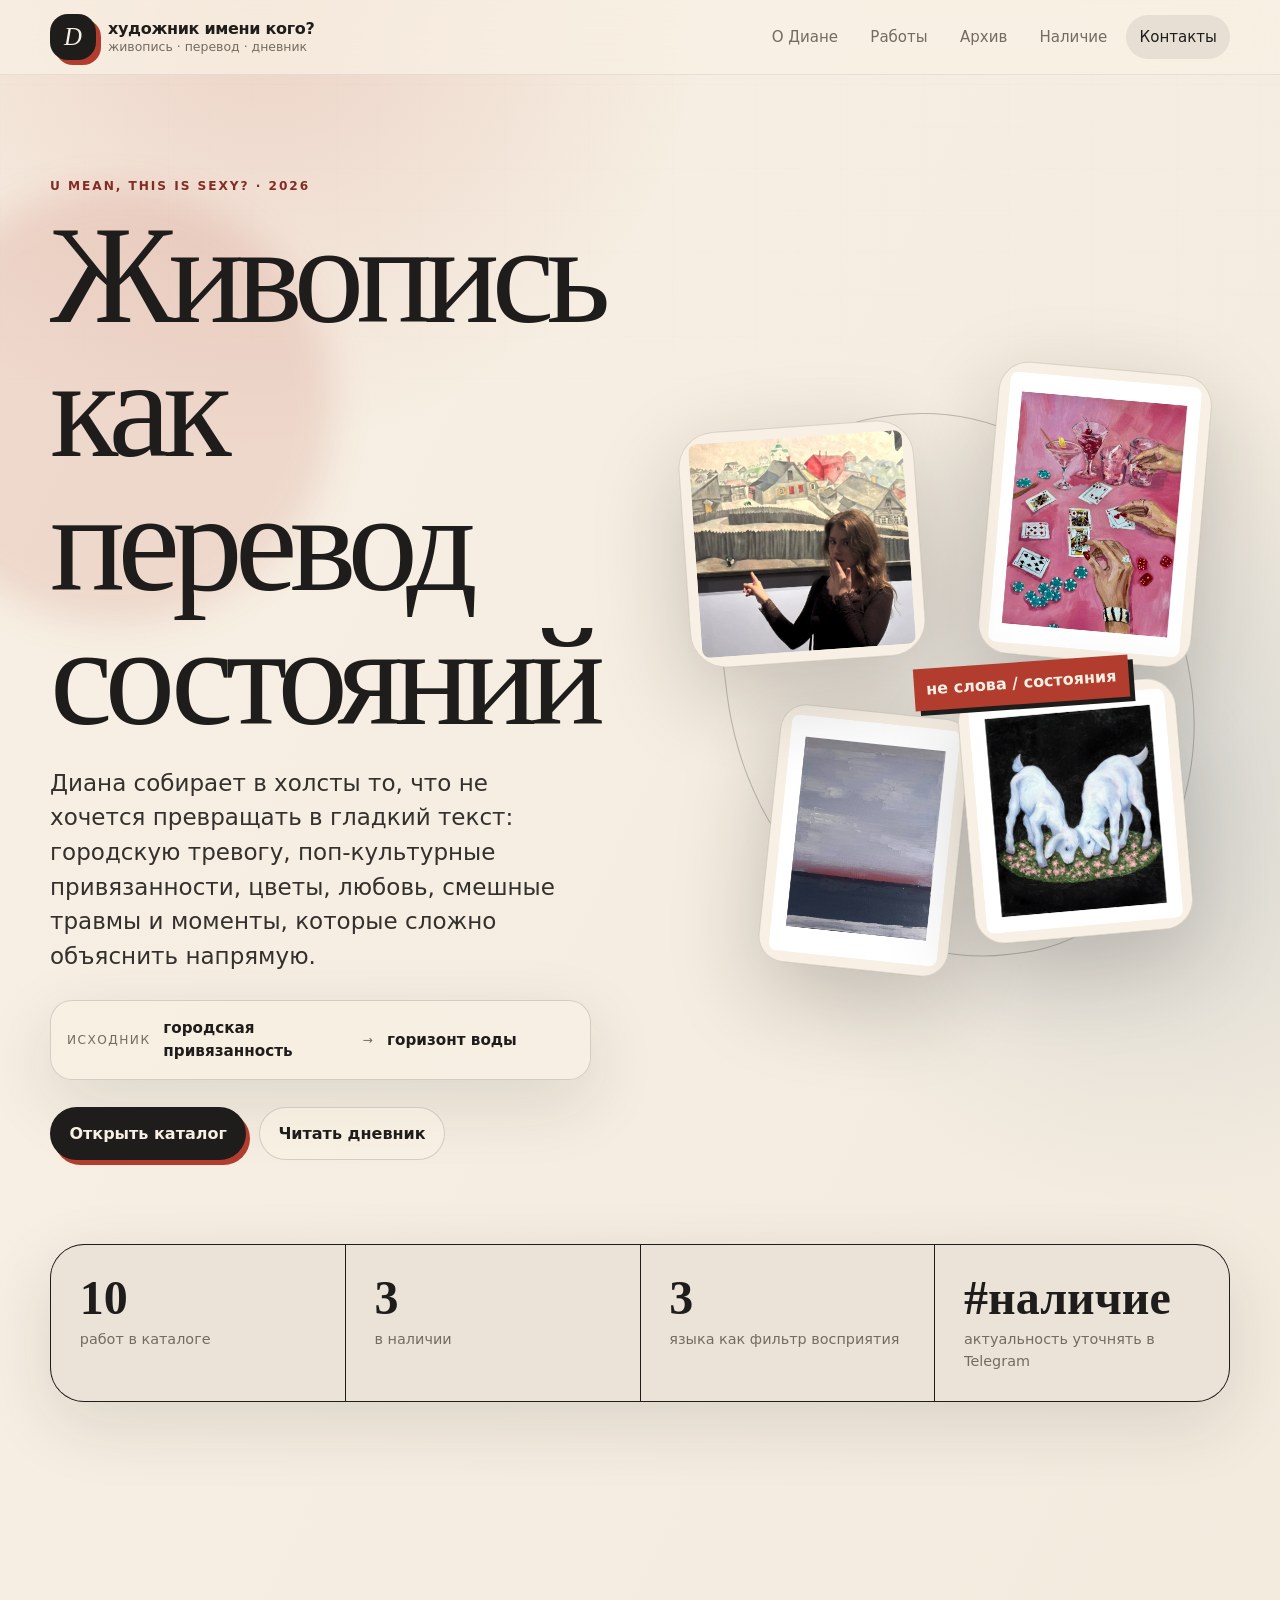
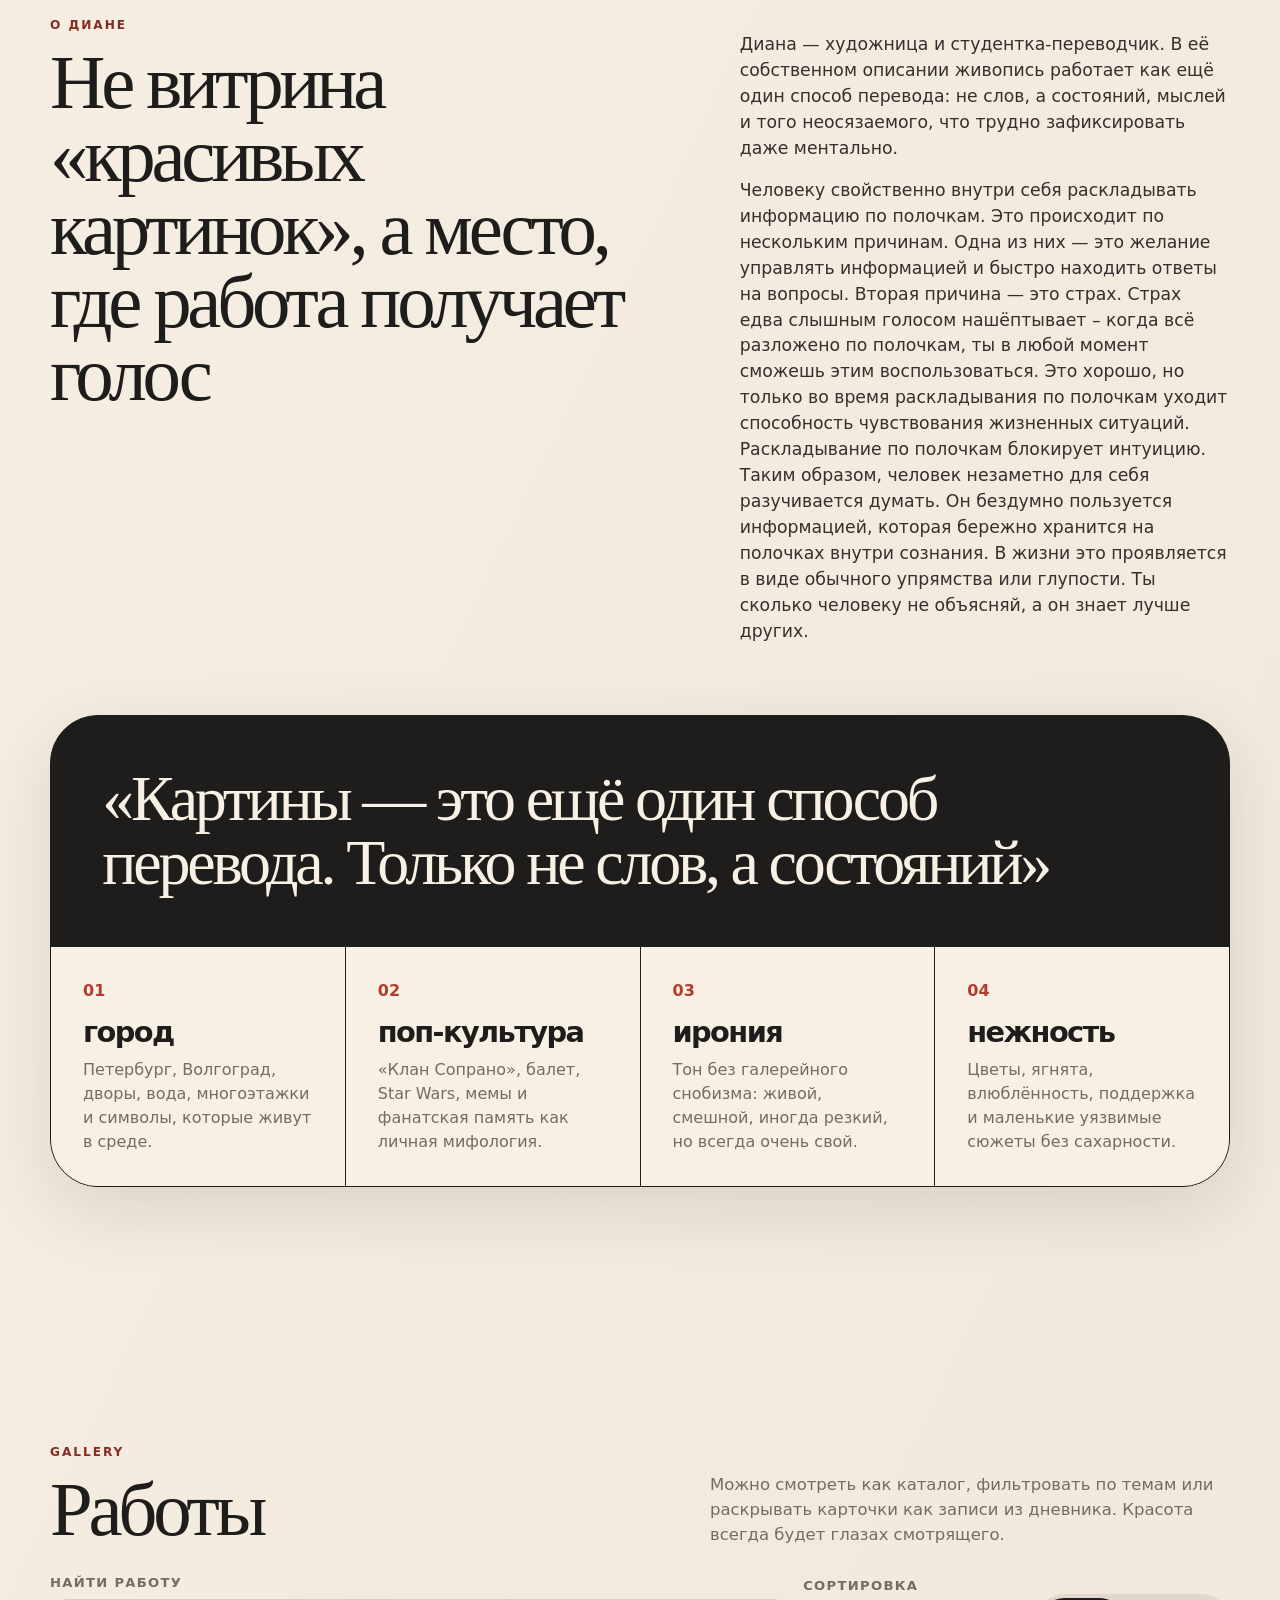
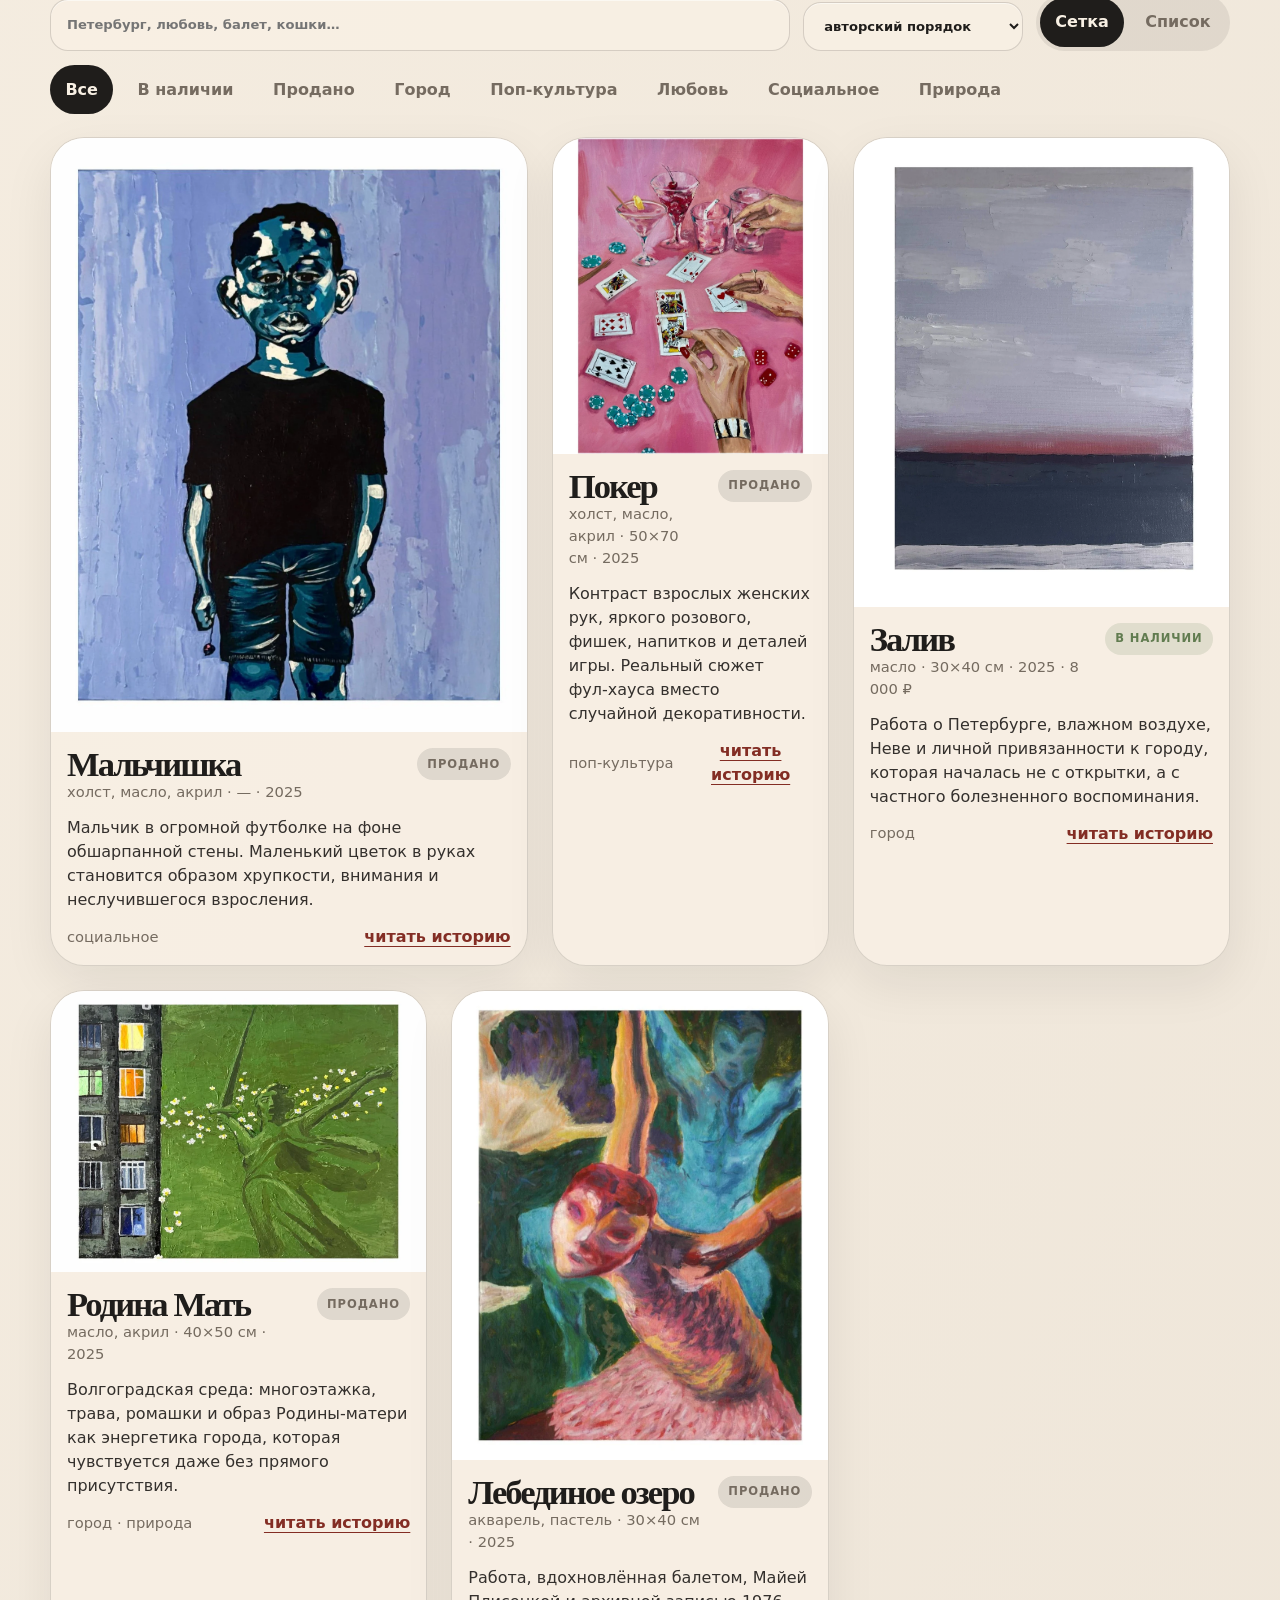
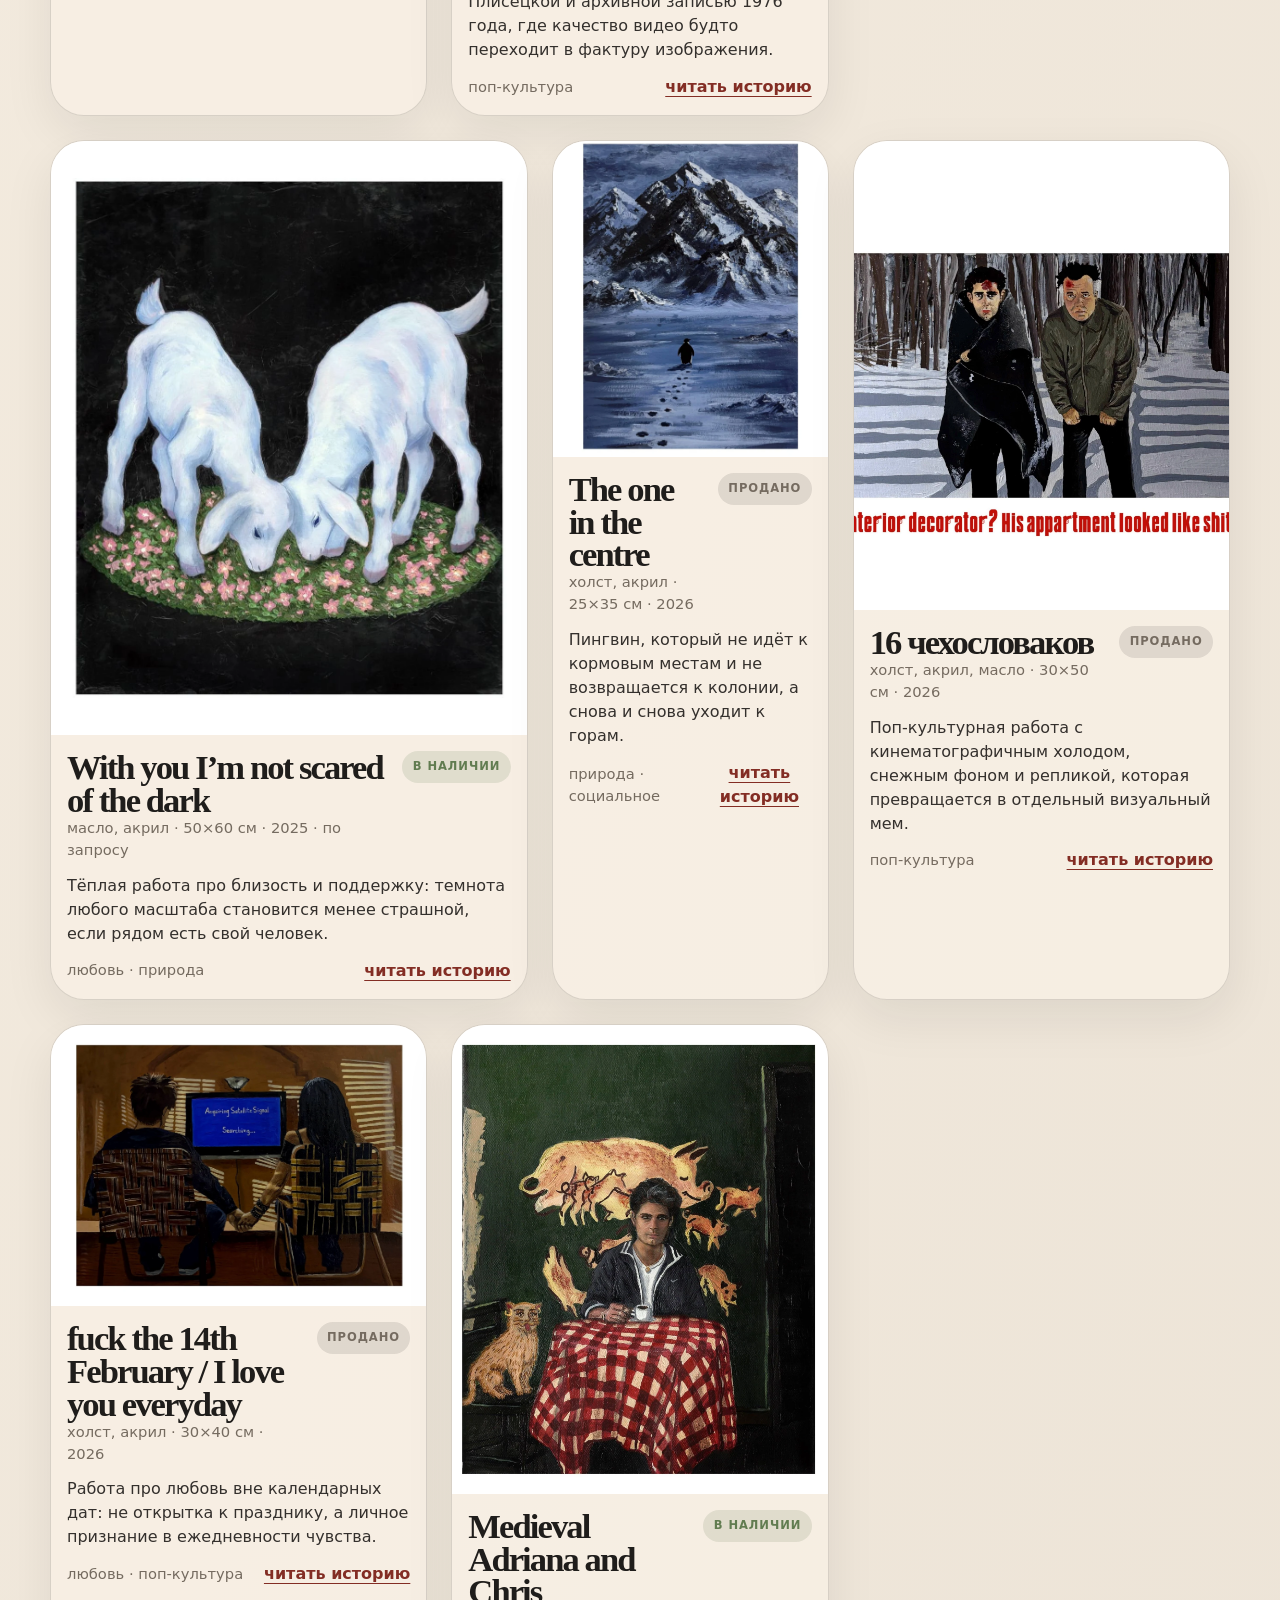
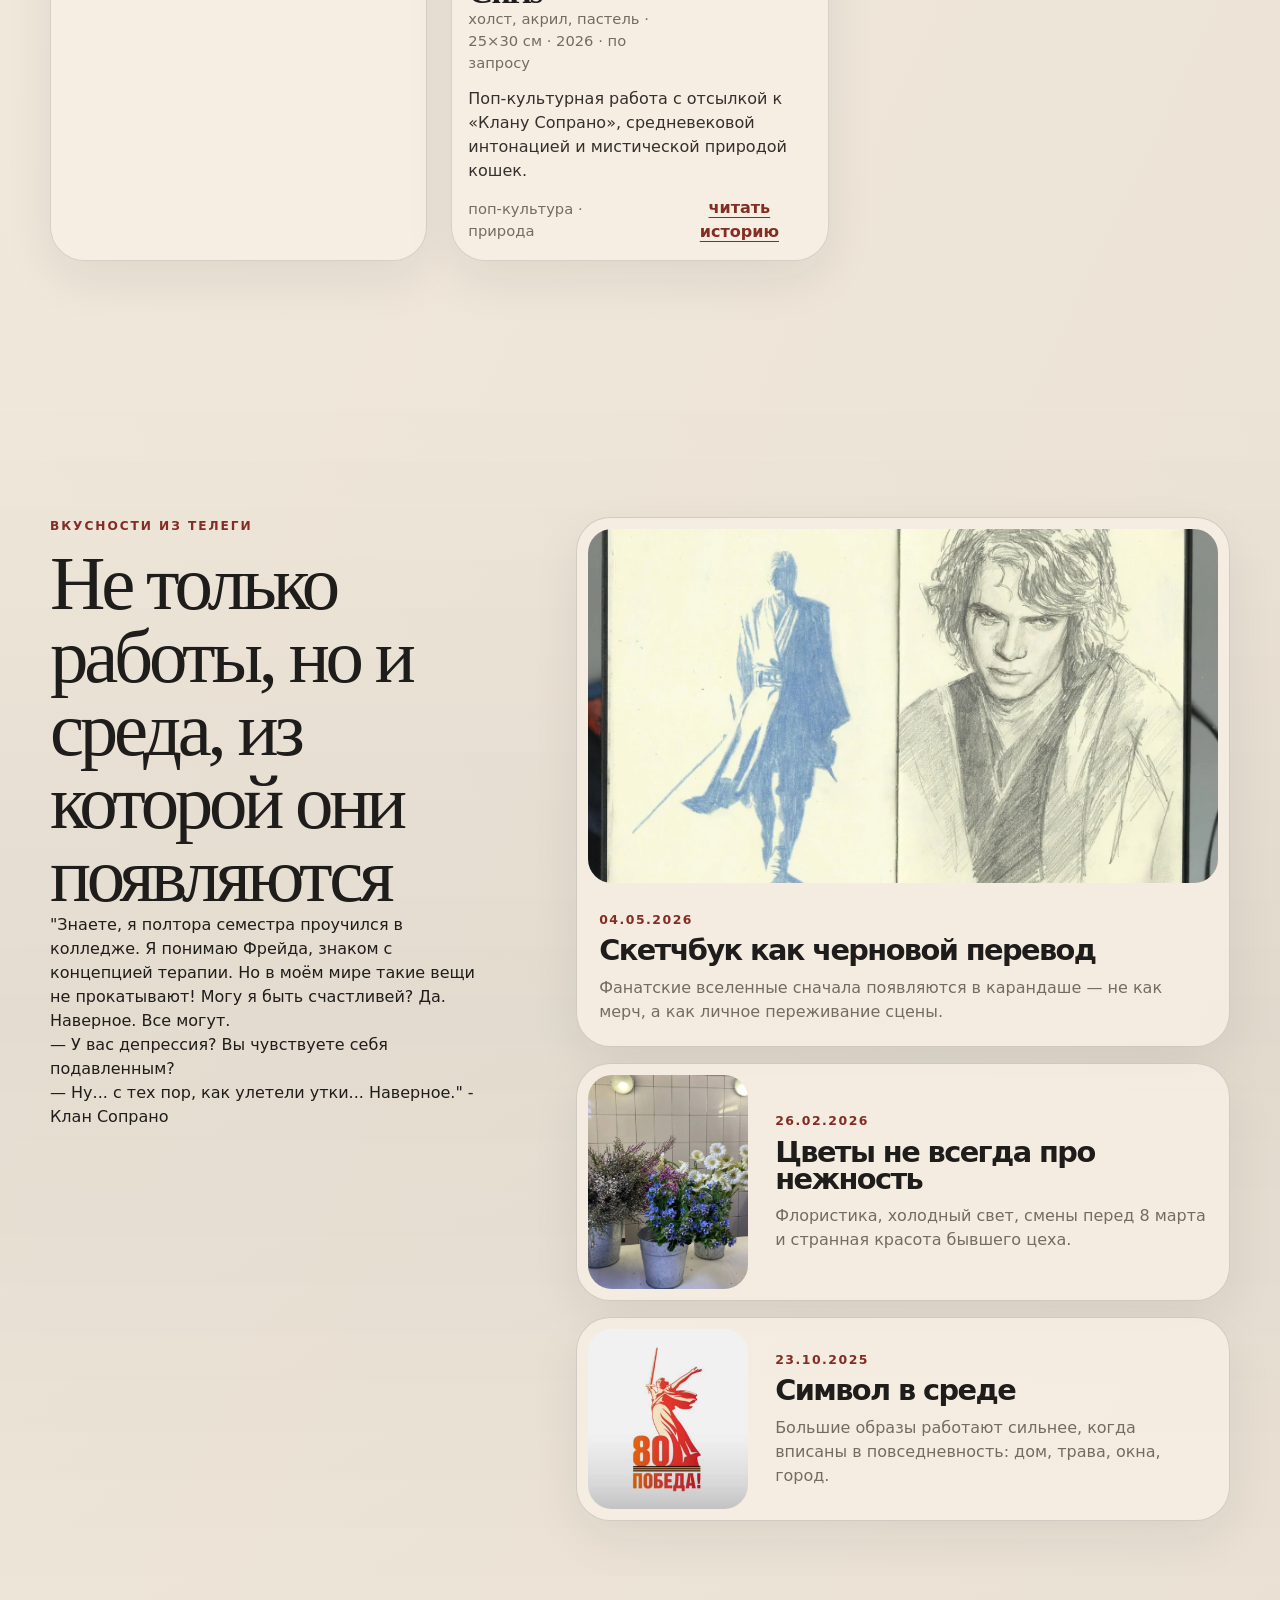
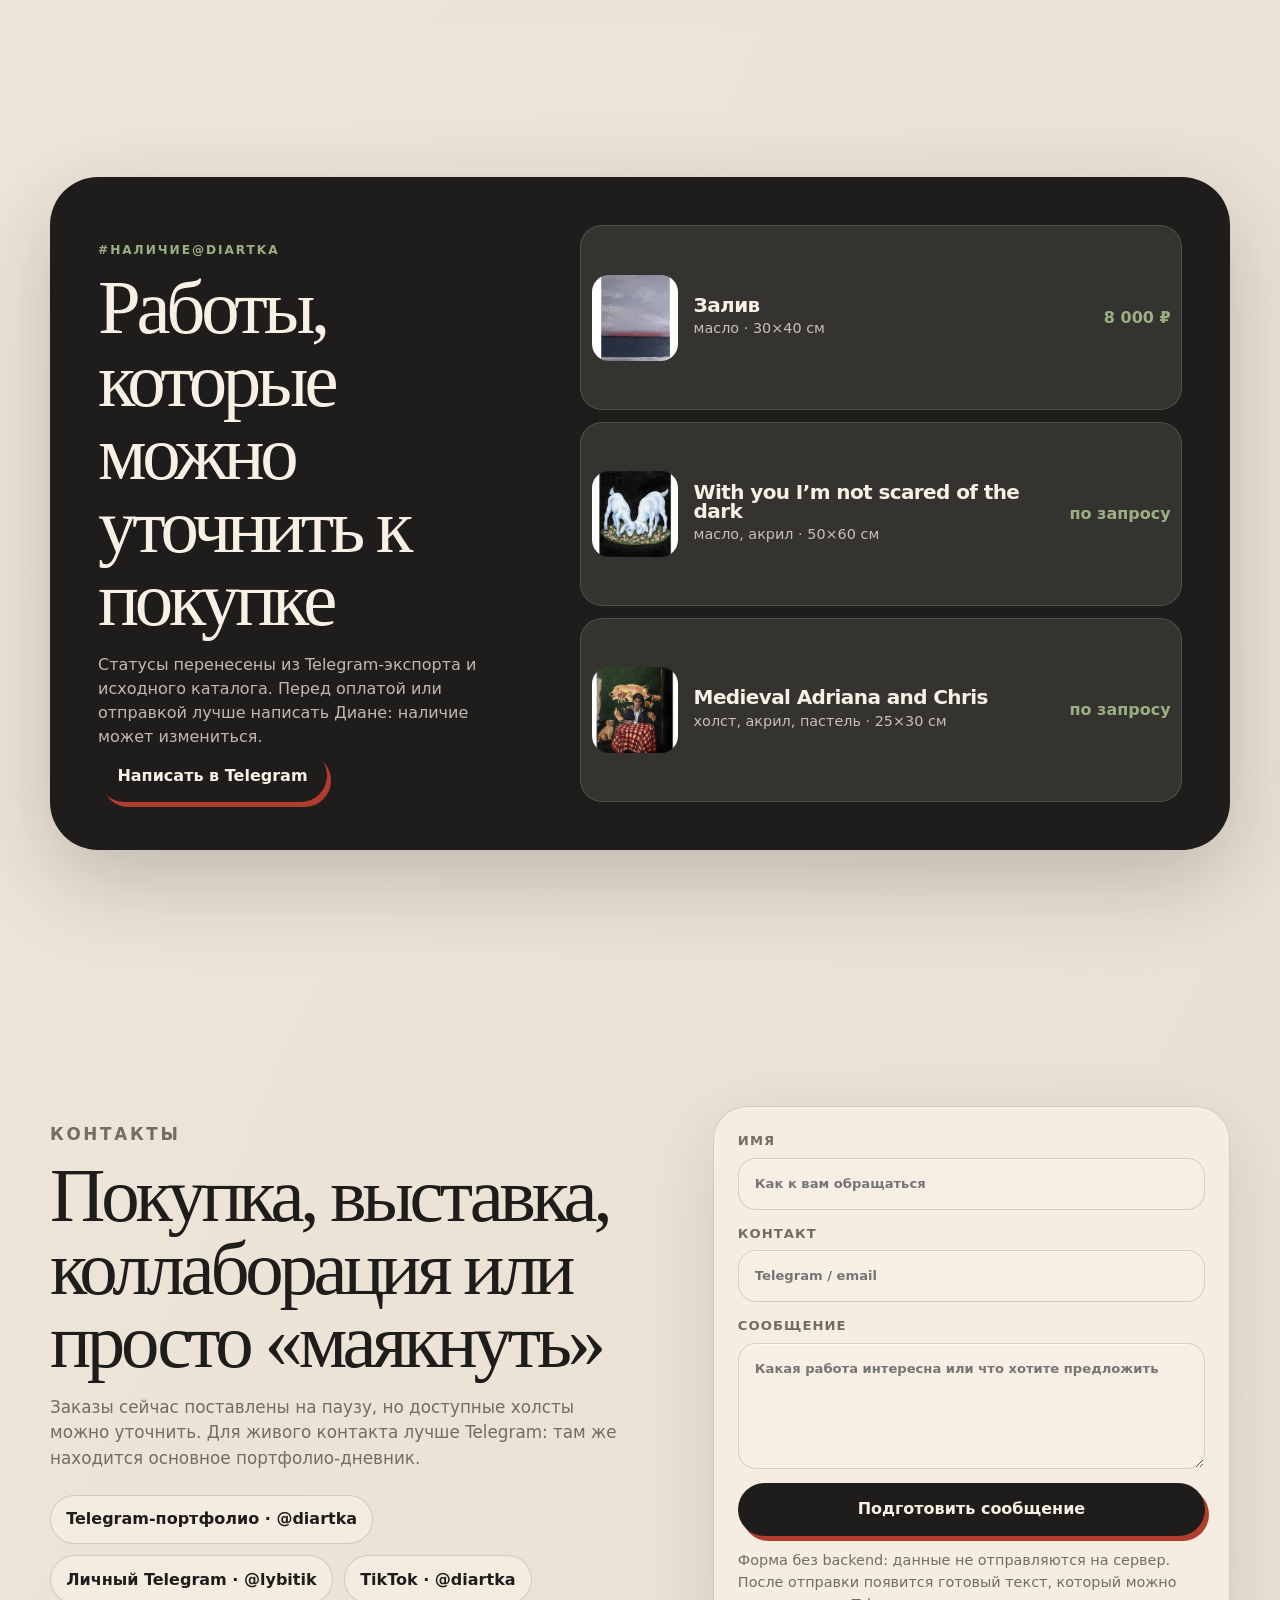
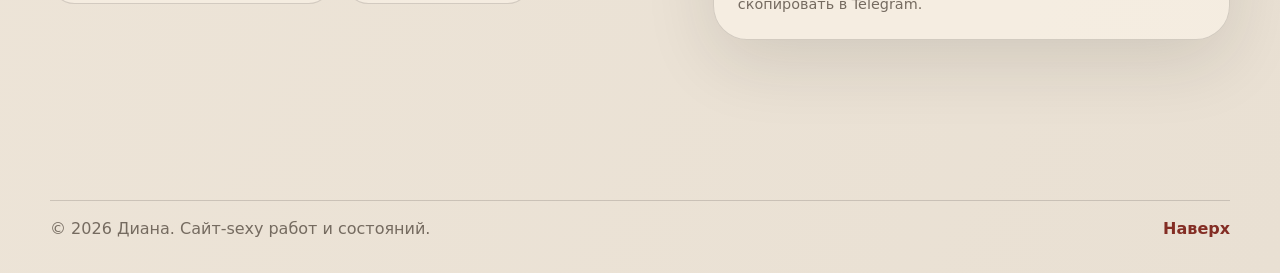
==== Diana-Sitev1/index.html @ 7bedba07 "Add files via upload" ====
<!doctype html>
<html lang="ru">
<head>
  <meta charset="utf-8" />
  <meta name="viewport" content="width=device-width, initial-scale=1" />
  <meta name="description" content="Портфолио художницы Дианы: живопись как перевод состояний, каталог работ, телеграм‑дневник, наличие и контакты." />
  <meta name="theme-color" content="#1f1d1b" />
  <meta property="og:title" content="Диана — живопись как перевод состояний" />
  <meta property="og:description" content="Камерный сайт‑портфолио с работами, историями и живым архивом художницы." />
  <meta property="og:image" content="assets/images/og-image.jpg" />
  <title>Диана — живопись как перевод состояний</title>
  <link rel="icon" href="assets/icons/favicon.svg" type="image/svg+xml" />
  <link rel="stylesheet" href="css/style.css" />
</head>
<body>
  <a class="skip-link" href="#main">К содержанию</a>
  <div class="page-noise" aria-hidden="true"></div>
  <header class="site-header" data-header>
    <div class="container header-inner">
      <a class="brand" href="#top" aria-label="На главную">
        <span class="brand__mark">D</span>
        <span class="brand__text"><strong>художник имени кого?</strong><small>живопись · перевод · дневник</small></span>
      </a>
      <button class="menu-toggle" type="button" aria-label="Открыть меню" aria-controls="main-nav" aria-expanded="false" data-menu-toggle>
        <span></span><span></span><span></span>
      </button>
      <nav class="main-nav" id="main-nav" data-nav aria-label="Основная навигация">
        <a href="#about">О Диане</a>
        <a href="#works">Работы</a>
        <a href="#archive">Архив</a>
        <a href="#available">Наличие</a>
        <a href="#contact">Контакты</a>
      </nav>
    </div>
  </header>

  <main id="main">
    <section class="hero" id="top" aria-labelledby="hero-title">
      <div class="container hero-grid">
        <div class="hero-copy reveal">
          <p class="kicker">u mean, this is sexy? · 2026</p>
          <h1 id="hero-title">Живопись как перевод состояний</h1>
          <p class="hero-lead">Диана собирает в холсты то, что не хочется превращать в гладкий текст: городскую тревогу, поп‑культурные привязанности, цветы, любовь, смешные травмы и моменты, которые сложно объяснить напрямую.</p>
          <div class="translation-card" aria-label="Главная метафора сайта">
            <span>исходник</span>
            <strong data-rotating-source>мысль, которую трудно назвать</strong>
            <span>→</span>
            <strong data-rotating-result>холст, где она становится видимой</strong>
          </div>
          <div class="hero-actions">
            <a class="button button--primary" href="#works">Открыть каталог</a>
            <a class="button button--ghost" href="#archive">Читать дневник</a>
          </div>
        </div>
        <div class="hero-stage reveal" aria-label="Коллаж из работ и портретов Дианы">
          <figure class="hero-frame hero-frame--portrait">
            <img src="assets/images/portraits/diana-gallery.webp" alt="Диана рядом с картиной в музейном пространстве" />
          </figure>
          <figure class="hero-frame hero-frame--poker">
            <img src="assets/images/art/poker.webp" alt="Картина Дианы «Покер»" />
          </figure>
          <figure class="hero-frame hero-frame--zaliv">
            <img src="assets/images/art/zaliv.webp" alt="Картина Дианы «Залив»" />
          </figure>
          <figure class="hero-frame hero-frame--withyou">
            <img src="assets/images/art/with-you.webp" alt="Картина Дианы с двумя белыми ягнятами" />
          </figure>
          <div class="hero-note" aria-hidden="true">не слова / состояния</div>
        </div>
      </div>
      <div class="container hero-strip reveal" aria-label="Краткая статистика портфолио">
        <div><strong data-total-count>0</strong><span>работ в каталоге</span></div>
        <div><strong data-available-count>0</strong><span>в наличии</span></div>
        <div><strong>3</strong><span>языка как фильтр восприятия</span></div>
        <div><strong>#наличие</strong><span>актуальность уточнять в Telegram</span></div>
      </div>
    </section>

    <section class="section about" id="about" aria-labelledby="about-title">
      <div class="container about-layout">
        <div class="section-intro reveal">
          <p class="kicker">о Диане</p>
          <h2 id="about-title">Не витрина «красивых картинок», а место, где работа получает голос</h2>
        </div>
        <div class="about-text reveal">
          <p>Диана — художница и студентка‑переводчик. В её собственном описании живопись работает как ещё один способ перевода: не слов, а состояний, мыслей и того неосязаемого, что трудно зафиксировать даже ментально.</p>
          <p>Человеку свойственно внутри себя раскладывать информацию по полочкам. Это происходит по нескольким причинам. Одна из них — это желание управлять информацией и быстро находить ответы на вопросы. Вторая причина — это страх. Страх едва слышным голосом нашёптывает – когда всё разложено по полочкам, ты в любой момент сможешь этим воспользоваться. Это хорошо, но только во время раскладывания по полочкам уходит способность чувствования жизненных ситуаций. Раскладывание по полочкам блокирует интуицию. Таким образом, человек незаметно для себя разучивается думать. Он бездумно пользуется информацией, которая бережно хранится на полочках внутри сознания. В жизни это проявляется в виде обычного упрямства или глупости. Ты сколько человеку не объясняй, а он знает лучше других.</p>
        </div>
      </div>
      <div class="container manifesto reveal">
        <blockquote>«Картины — это ещё один способ перевода. Только не слов, а состояний»</blockquote>
        <div class="manifesto-grid">
          <article><span>01</span><h3>город</h3><p>Петербург, Волгоград, дворы, вода, многоэтажки и символы, которые живут в среде.</p></article>
          <article><span>02</span><h3>поп‑культура</h3><p>«Клан Сопрано», балет, Star Wars, мемы и фанатская память как личная мифология.</p></article>
          <article><span>03</span><h3>ирония</h3><p>Тон без галерейного снобизма: живой, смешной, иногда резкий, но всегда очень свой.</p></article>
          <article><span>04</span><h3>нежность</h3><p>Цветы, ягнята, влюблённость, поддержка и маленькие уязвимые сюжеты без сахарности.</p></article>
        </div>
      </div>
    </section>

    <section class="section works" id="works" aria-labelledby="works-title">
      <div class="container section-heading reveal">
        <div>
          <p class="kicker">gallery</p>
          <h2 id="works-title">Работы</h2>
        </div>
        <p>Можно смотреть как каталог, фильтровать по темам или раскрывать карточки как записи из дневника. Красота всегда будет глазах смотрящего.</p>
      </div>

      <div class="container gallery-tools reveal" aria-label="Управление галереей">
        <label class="search-field" for="gallery-search">
          <span>найти работу</span>
          <input id="gallery-search" type="search" placeholder="Петербург, любовь, балет, кошки…" data-search />
        </label>
        <label class="select-field" for="sort-select">
          <span>сортировка</span>
          <select id="sort-select" data-sort>
            <option value="featured">авторский порядок</option>
            <option value="newest">сначала новые</option>
            <option value="available">сначала наличие</option>
            <option value="title">по названию</option>
          </select>
        </label>
        <div class="view-switch" role="group" aria-label="Вид каталога">
          <button type="button" class="icon-button is-active" data-view="grid" aria-pressed="true">Сетка</button>
          <button type="button" class="icon-button" data-view="list" aria-pressed="false">Список</button>
        </div>
      </div>
      <div class="container filter-row reveal" aria-label="Фильтры работ">
        <button type="button" class="filter-button is-active" data-filter="all">Все</button>
        <button type="button" class="filter-button" data-filter="available">В наличии</button>
        <button type="button" class="filter-button" data-filter="sold">Продано</button>
        <button type="button" class="filter-button" data-filter="city">Город</button>
        <button type="button" class="filter-button" data-filter="pop">Поп‑культура</button>
        <button type="button" class="filter-button" data-filter="love">Любовь</button>
        <button type="button" class="filter-button" data-filter="social">Социальное</button>
        <button type="button" class="filter-button" data-filter="nature">Природа</button>
      </div>

      <div class="container gallery-grid reveal" data-gallery aria-live="polite"></div>
      <div class="container empty-state" hidden data-empty>
        <strong>Ничего не нашлось.</strong>
        <span>Попробуйте убрать фильтр или поискать по другому слову.</span>
      </div>
    </section>

    <section class="section archive" id="archive" aria-labelledby="archive-title">
      <div class="container archive-layout">
        <div class="section-intro reveal">
          <p class="kicker">вкусности из телеги</p>
          <h2 id="archive-title">Не только работы, но и среда, из которой они появляются</h2>
          <p>"Знаете, я полтора семестра проучился в колледже. Я понимаю Фрейда, знаком с концепцией терапии. Но в моём мире такие вещи не прокатывают! Могу я быть счастливей? Да. Наверное. Все могут.</p>
          <p>— У вас депрессия? Вы чувствуете себя подавленным?</p>
          <p>— Ну... с тех пор, как улетели утки... Наверное." - Клан Сопрано<p>
        </div>
        <div class="archive-stack reveal">
          <article class="archive-card archive-card--wide">
            <img src="assets/images/archive/sketchbook-starwars.webp" alt="Разворот скетчбука с рисунками по Star Wars" />
            <div><time datetime="2026-05-04">04.05.2026</time><h3>Скетчбук как черновой перевод</h3><p>Фанатские вселенные сначала появляются в карандаше — не как мерч, а как личное переживание сцены.</p></div>
          </article>
          <article class="archive-card">
            <img src="assets/images/archive/flowers-studio.webp" alt="Цветы в металлических ведрах на фоне белой плитки" />
            <div><time datetime="2026-02-26">26.02.2026</time><h3>Цветы не всегда про нежность</h3><p>Флористика, холодный свет, смены перед 8 марта и странная красота бывшего цеха.</p></div>
          </article>
          <article class="archive-card">
            <img src="assets/images/archive/rodina-context.webp" alt="Наклейка с силуэтом Родины‑матери на фоне голубого неба" />
            <div><time datetime="2025-10-23">23.10.2025</time><h3>Символ в среде</h3><p>Большие образы работают сильнее, когда вписаны в повседневность: дом, трава, окна, город.</p></div>
          </article>
        </div>
      </div>
    </section>

    <section class="section available" id="available" aria-labelledby="available-title">
      <div class="container available-panel reveal">
        <div>
          <p class="kicker">#наличие@diartka</p>
          <h2 id="available-title">Работы, которые можно уточнить к покупке</h2>
          <p>Статусы перенесены из Telegram‑экспорта и исходного каталога. Перед оплатой или отправкой лучше написать Диане: наличие может измениться.</p>
          <a class="button button--primary" href="https://t.me/lybitik" target="_blank" rel="noreferrer">Написать в Telegram</a>
        </div>
        <div class="available-list" data-available-list></div>
      </div>
    </section>

    <section class="section contact" id="contact" aria-labelledby="contact-title">
      <div class="container contact-grid reveal">
        <div>
          <p class="kicker">контакты</p>
          <h2 id="contact-title">Покупка, выставка, коллаборация или просто «маякнуть»</h2>
          <p>Заказы сейчас поставлены на паузу, но доступные холсты можно уточнить. Для живого контакта лучше Telegram: там же находится основное портфолио‑дневник.</p>
          <div class="contact-links" aria-label="Ссылки Дианы">
            <a href="https://t.me/diartka" target="_blank" rel="noreferrer">Telegram‑портфолио · @diartka</a>
            <a href="https://t.me/lybitik" target="_blank" rel="noreferrer">Личный Telegram · @lybitik</a>
            <a href="https://www.tiktok.com/@diartka" target="_blank" rel="noreferrer">TikTok · @diartka</a>
          </div>
        </div>
        <form class="contact-form" data-contact-form novalidate>
          <label>Имя<input type="text" name="name" autocomplete="name" placeholder="Как к вам обращаться" required /></label>
          <label>Контакт<input type="text" name="contact" autocomplete="email" placeholder="Telegram / email" required /></label>
          <label>Сообщение<textarea name="message" rows="4" placeholder="Какая работа интересна или что хотите предложить" required></textarea></label>
          <button class="button button--primary" type="submit">Подготовить сообщение</button>
          <p class="form-note">Форма без backend: данные не отправляются на сервер. После отправки появится готовый текст, который можно скопировать в Telegram.</p>
          <output class="form-output" data-form-output hidden></output>
        </form>
      </div>
    </section>
  </main>

  <footer class="site-footer">
    <div class="container footer-inner">
      <p>© <span data-year></span> Диана. Сайт‑sexy работ и состояний.</p>
      <a href="#top">Наверх</a>
    </div>
  </footer>

  <dialog class="art-dialog" data-modal aria-labelledby="modal-title" aria-modal="true">
    <button class="modal-close" type="button" data-modal-close aria-label="Закрыть карточку">×</button>
    <div class="modal-body" data-modal-content></div>
  </dialog>

  <button class="back-top" type="button" data-back-top aria-label="Вернуться наверх">↑</button>
  <div class="toast" data-toast role="status" aria-live="polite"></div>
  <script src="js/script.js" defer></script>
</body>
</html>
---- Diana-Sitev1/css/style.css ----
:root {
  --color-ink: #1f1d1b;
  --color-ink-soft: #34302d;
  --color-paper: #e9e0d3;
  --color-paper-light: #f8f0e4;
  --color-paper-deep: #d3c5b2;
  --color-muted: #756b60;
  --color-border: rgba(31, 29, 27, 0.16);
  --color-red: #b23d2e;
  --color-red-dark: #832d24;
  --color-sage: #9bb082;
  --color-blue: #446d88;
  --color-pink: #d9a7a9;
  --color-success: #617c50;
  --color-error: #a24b42;
  --container: 1180px;
  --section-y: clamp(72px, 10vw, 140px);
  --space-1: .5rem;
  --space-2: .75rem;
  --space-3: 1rem;
  --space-4: 1.5rem;
  --space-5: 2rem;
  --space-6: 3rem;
  --radius-sm: 12px;
  --radius-md: 22px;
  --radius-lg: 34px;
  --radius-xl: 48px;
  --shadow-soft: 0 22px 70px rgba(31, 29, 27, .12);
  --shadow-strong: 0 30px 90px rgba(31, 29, 27, .22);
  --transition: 180ms ease;
  --font-sans: Inter, ui-sans-serif, system-ui, -apple-system, BlinkMacSystemFont, "Segoe UI", sans-serif;
  --font-serif: Georgia, "Times New Roman", serif;
}

*, *::before, *::after { box-sizing: border-box; }
html { scroll-behavior: smooth; }
body {
  margin: 0;
  color: var(--color-ink);
  background: radial-gradient(circle at 20% 0%, rgba(178,61,46,.16), transparent 28rem),
              radial-gradient(circle at 90% 8%, rgba(68,109,136,.16), transparent 26rem),
              linear-gradient(115deg, var(--color-paper-light), var(--color-paper));
  font-family: var(--font-sans);
  line-height: 1.5;
  text-rendering: optimizeLegibility;
  min-width: 320px;
}
body.is-menu-open { overflow: hidden; }
img { display: block; max-width: 100%; height: auto; }
a { color: inherit; text-decoration: none; }
button, input, select, textarea { font: inherit; }
button { cursor: pointer; }
::selection { background: var(--color-red); color: var(--color-paper-light); }

.page-noise {
  position: fixed; inset: 0; pointer-events: none; z-index: -1; opacity: .16;
  background-image: linear-gradient(rgba(31,29,27,.06) 1px, transparent 1px), linear-gradient(90deg, rgba(31,29,27,.05) 1px, transparent 1px);
  background-size: 42px 42px;
  mask-image: linear-gradient(to bottom, #000, transparent 78%);
}
.container { width: min(var(--container), calc(100% - 40px)); margin-inline: auto; }
.section { padding-block: var(--section-y); }
.skip-link {
  position: fixed; top: 12px; left: 12px; transform: translateY(-150%); z-index: 100;
  background: var(--color-ink); color: var(--color-paper-light); padding: .8rem 1rem; border-radius: 999px;
}
.skip-link:focus { transform: translateY(0); }
:focus-visible { outline: 3px solid var(--color-blue); outline-offset: 4px; }

.site-header {
  position: sticky; top: 0; z-index: 50; padding: 14px 0;
  background: rgba(248,240,228,.74); backdrop-filter: blur(18px);
  border-bottom: 1px solid rgba(31,29,27,.08);
  transition: box-shadow var(--transition), background var(--transition);
}
.site-header.is-scrolled { box-shadow: 0 10px 40px rgba(31,29,27,.08); background: rgba(248,240,228,.9); }
.header-inner { display: flex; align-items: center; justify-content: space-between; gap: 20px; }
.brand { display: flex; align-items: center; gap: 12px; min-width: 0; }
.brand__mark {
  width: 46px; height: 46px; display: grid; place-items: center; border-radius: 18px;
  background: var(--color-ink); color: var(--color-paper-light); font-family: var(--font-serif); font-size: 1.55rem; font-style: italic;
  box-shadow: 5px 5px 0 var(--color-red);
}
.brand__text { display: grid; line-height: 1.1; }
.brand__text strong { letter-spacing: -.02em; }
.brand__text small { color: var(--color-muted); font-size: .78rem; margin-top: 3px; }
.main-nav { display: flex; align-items: center; gap: 6px; }
.main-nav a {
  padding: .65rem .82rem; border-radius: 999px; color: var(--color-muted); font-size: .94rem; transition: background var(--transition), color var(--transition);
}
.main-nav a:hover, .main-nav a:focus-visible, .main-nav a.is-active { background: rgba(31,29,27,.08); color: var(--color-ink); }
.menu-toggle { display: none; width: 44px; height: 44px; border: 1px solid var(--color-border); border-radius: 15px; background: var(--color-paper-light); }
.menu-toggle span { display: block; width: 19px; height: 2px; background: var(--color-ink); margin: 4px auto; transition: transform var(--transition), opacity var(--transition); }
.menu-toggle[aria-expanded="true"] span:nth-child(1) { transform: translateY(6px) rotate(45deg); }
.menu-toggle[aria-expanded="true"] span:nth-child(2) { opacity: 0; }
.menu-toggle[aria-expanded="true"] span:nth-child(3) { transform: translateY(-6px) rotate(-45deg); }

.hero { padding: clamp(72px, 8vw, 116px) 0 clamp(54px, 7vw, 86px); position: relative; overflow: clip; }
.hero::before { content: ""; position: absolute; inset: 8% auto auto -8%; width: 34vw; aspect-ratio: 1; border-radius: 999px; background: rgba(178,61,46,.13); filter: blur(18px); }
.hero-grid { display: grid; grid-template-columns: minmax(0, .98fr) minmax(390px, 1.02fr); gap: clamp(34px, 6vw, 86px); align-items: center; }
.kicker { margin: 0 0 .8rem; text-transform: uppercase; letter-spacing: .16em; color: var(--color-red-dark); font-size: .76rem; font-weight: 800; }
h1, h2, h3 { margin: 0; line-height: .95; letter-spacing: -.055em; }
h1, h2 { font-family: var(--font-serif); font-weight: 500; }
h1 { font-size: clamp(4rem, 11vw, 9.3rem); max-width: 870px; }
h2 { font-size: clamp(2.6rem, 6vw, 6.2rem); }
h3 { font-size: clamp(1.25rem, 2.4vw, 1.8rem); }
p { margin: 0; }
.hero-lead { margin-top: 1.4rem; font-size: clamp(1.08rem, 1.8vw, 1.48rem); color: var(--color-ink-soft); max-width: 760px; }
.translation-card {
  margin-top: 1.7rem; display: grid; grid-template-columns: auto 1fr auto 1fr; gap: .8rem; align-items: center;
  padding: 1rem; border: 1px solid var(--color-border); background: rgba(248,240,228,.72); border-radius: var(--radius-md); box-shadow: var(--shadow-soft);
}
.translation-card span { color: var(--color-muted); font-size: .76rem; text-transform: uppercase; letter-spacing: .12em; }
.translation-card strong { font-size: .95rem; }
.hero-actions { margin-top: 1.7rem; display: flex; flex-wrap: wrap; gap: .8rem; }
.button {
  display: inline-flex; align-items: center; justify-content: center; gap: .45rem; min-height: 48px;
  padding: .85rem 1.15rem; border-radius: 999px; border: 1px solid transparent; font-weight: 800;
  transition: transform var(--transition), box-shadow var(--transition), background var(--transition), color var(--transition), border-color var(--transition);
}
.button:hover { transform: translateY(-2px); }
.button--primary { background: var(--color-ink); color: var(--color-paper-light); box-shadow: 4px 5px 0 var(--color-red); }
.button--primary:hover { box-shadow: 2px 3px 0 var(--color-red-dark); }
.button--ghost { background: rgba(248,240,228,.62); border-color: var(--color-border); color: var(--color-ink); }
.button--ghost:hover { background: var(--color-paper-light); }
.hero-stage { position: relative; min-height: 640px; }
.hero-stage::before {
  content: ""; position: absolute; inset: 60px 40px 30px 60px; border: 1px solid rgba(31,29,27,.25); border-radius: 42% 58% 45% 55%; transform: rotate(-7deg);
}
.hero-frame { position: absolute; margin: 0; background: var(--color-paper-light); padding: 10px; border: 1px solid rgba(31,29,27,.14); box-shadow: var(--shadow-strong); overflow: hidden; }
.hero-frame img { width: 100%; height: 100%; object-fit: cover; border-radius: 8px; filter: saturate(.98) contrast(1.02); }
.hero-frame--portrait { width: 42%; aspect-ratio: 1; left: 3%; top: 12%; border-radius: 36px; transform: rotate(-4deg); z-index: 2; }
.hero-frame--poker { width: 38%; aspect-ratio: .73; right: 5%; top: 3%; border-radius: 30px; transform: rotate(5deg); }
.hero-frame--zaliv { width: 34%; aspect-ratio: .74; left: 18%; bottom: 3%; border-radius: 26px; transform: rotate(6deg); }
.hero-frame--withyou { width: 39%; aspect-ratio: .87; right: 8%; bottom: 8%; border-radius: 30px; transform: rotate(-5deg); z-index: 3; }
.hero-note { position: absolute; right: 18%; top: 49%; z-index: 4; padding: .55rem .75rem; background: var(--color-red); color: var(--color-paper-light); transform: rotate(-4deg); font-weight: 900; box-shadow: 5px 5px 0 var(--color-ink); }
.hero-strip { display: grid; grid-template-columns: repeat(4, 1fr); gap: 1px; margin-top: clamp(42px, 7vw, 84px); background: var(--color-ink); border-radius: var(--radius-lg); overflow: hidden; border: 1px solid var(--color-ink); box-shadow: var(--shadow-soft); }
.hero-strip div { background: rgba(248,240,228,.94); padding: clamp(1rem, 2.4vw, 1.8rem); }
.hero-strip strong { display: block; font-family: var(--font-serif); font-size: clamp(1.7rem, 4vw, 3rem); line-height: 1; }
.hero-strip span { display: block; margin-top: .45rem; color: var(--color-muted); font-size: .9rem; }

.section-intro { max-width: 760px; }
.about-layout { display: grid; grid-template-columns: minmax(0, 1fr) minmax(330px, .8fr); gap: clamp(30px, 6vw, 80px); align-items: start; }
.about-text { display: grid; gap: 1rem; font-size: clamp(1rem, 1.35vw, 1.18rem); color: var(--color-ink-soft); padding-top: 1rem; }
.manifesto { margin-top: clamp(32px, 6vw, 70px); display: grid; gap: 1px; background: var(--color-ink); border: 1px solid var(--color-ink); border-radius: var(--radius-xl); overflow: hidden; box-shadow: var(--shadow-soft); }
.manifesto blockquote { margin: 0; padding: clamp(1.5rem, 5vw, 3.2rem); background: var(--color-ink); color: var(--color-paper-light); font-family: var(--font-serif); font-size: clamp(2rem, 5vw, 5rem); line-height: 1; letter-spacing: -.05em; }
.manifesto-grid { display: grid; grid-template-columns: repeat(4, 1fr); gap: 1px; }
.manifesto-grid article { background: var(--color-paper-light); padding: clamp(1.2rem, 3vw, 2rem); min-height: 230px; }
.manifesto-grid span { font-weight: 900; color: var(--color-red); }
.manifesto-grid h3 { margin-top: 1rem; }
.manifesto-grid p { margin-top: .75rem; color: var(--color-muted); }

.section-heading { display: grid; grid-template-columns: 1fr minmax(320px, 520px); gap: 30px; align-items: end; margin-bottom: 1.6rem; }
.section-heading > p { color: var(--color-muted); font-size: 1.03rem; }
.gallery-tools { display: grid; grid-template-columns: minmax(0, 1fr) 220px auto; gap: .8rem; align-items: end; margin-bottom: .9rem; }
.search-field, .select-field { display: grid; gap: .4rem; color: var(--color-muted); font-size: .82rem; font-weight: 800; text-transform: uppercase; letter-spacing: .1em; }
.search-field input, .select-field select, .contact-form input, .contact-form textarea {
  width: 100%; border: 1px solid var(--color-border); border-radius: 18px; padding: .95rem 1rem; background: rgba(248,240,228,.84); color: var(--color-ink);
  box-shadow: inset 0 1px 0 rgba(255,255,255,.5); transition: border-color var(--transition), background var(--transition), box-shadow var(--transition);
}
.search-field input:focus, .select-field select:focus, .contact-form input:focus, .contact-form textarea:focus { outline: none; border-color: var(--color-blue); box-shadow: 0 0 0 4px rgba(68,109,136,.16); background: var(--color-paper-light); }
.view-switch { display: flex; gap: .35rem; padding: .25rem; background: rgba(31,29,27,.08); border-radius: 999px; }
.icon-button, .filter-button {
  border: 1px solid transparent; border-radius: 999px; background: transparent; color: var(--color-muted); padding: .72rem .9rem; font-weight: 800;
  transition: background var(--transition), color var(--transition), border-color var(--transition), transform var(--transition);
}
.icon-button:hover, .filter-button:hover { background: rgba(31,29,27,.08); color: var(--color-ink); }
.icon-button.is-active, .filter-button.is-active { background: var(--color-ink); color: var(--color-paper-light); }
.filter-row { display: flex; flex-wrap: wrap; gap: .55rem; margin-bottom: 1.4rem; }
.gallery-grid { display: grid; grid-template-columns: repeat(12, 1fr); gap: clamp(14px, 2vw, 24px); }
.art-card {
  grid-column: span 4; display: grid; align-content: start; min-height: 100%; border: 1px solid rgba(31,29,27,.14); border-radius: var(--radius-lg);
  background: rgba(248,240,228,.82); overflow: hidden; box-shadow: 0 18px 50px rgba(31,29,27,.08); transition: transform var(--transition), box-shadow var(--transition), border-color var(--transition);
}
.art-card:nth-child(5n+1) { grid-column: span 5; }
.art-card:nth-child(5n+2) { grid-column: span 3; }
.art-card:hover { transform: translateY(-4px); box-shadow: var(--shadow-soft); border-color: rgba(31,29,27,.28); }
.art-card figure { margin: 0; display: grid; grid-template-rows: auto 1fr; height: 100%; }
.art-image { aspect-ratio: 4 / 5; background: var(--color-paper-deep); overflow: hidden; }
.art-card:nth-child(5n+2) .art-image { aspect-ratio: 1 / 1.15; }
.art-card:nth-child(5n+4) .art-image { aspect-ratio: 4 / 3; }
.art-image img { width: 100%; height: 100%; object-fit: cover; transition: transform 500ms ease, filter 500ms ease; }
.art-card:hover .art-image img { transform: scale(1.035); filter: saturate(1.08); }
.art-card-body { padding: 1rem; display: grid; gap: .8rem; }
.art-topline { display: flex; justify-content: space-between; gap: 1rem; align-items: flex-start; }
.art-title { font-family: var(--font-serif); font-size: clamp(1.45rem, 2.7vw, 2.3rem); }
.art-meta, .art-tags { color: var(--color-muted); font-size: .92rem; }
.badge { flex: none; display: inline-grid; place-items: center; min-height: 32px; border-radius: 999px; padding: .34rem .65rem; font-size: .72rem; text-transform: uppercase; letter-spacing: .08em; font-weight: 900; }
.badge.available { background: rgba(97,124,80,.15); color: var(--color-success); }
.badge.sold { background: rgba(31,29,27,.11); color: var(--color-muted); }
.art-desc { color: var(--color-ink-soft); }
.art-actions { display: flex; align-items: center; justify-content: space-between; gap: 1rem; margin-top: auto; }
.detail-button { border: 0; padding: 0; background: transparent; color: var(--color-red-dark); font-weight: 900; text-decoration: underline; text-underline-offset: 4px; }
.gallery-grid.is-list { display: grid; grid-template-columns: 1fr; }
.gallery-grid.is-list .art-card, .gallery-grid.is-list .art-card:nth-child(n) { grid-column: span 1; }
.gallery-grid.is-list .art-card figure { grid-template-columns: minmax(180px, 290px) 1fr; grid-template-rows: none; }
.gallery-grid.is-list .art-image { height: 100%; min-height: 250px; aspect-ratio: auto; }
.empty-state { padding: 2rem; border: 1px dashed var(--color-border); border-radius: var(--radius-lg); display: grid; gap: .4rem; background: rgba(248,240,228,.72); }
.empty-state[hidden] { display: none; }
.empty-state span { color: var(--color-muted); }

.archive { background: linear-gradient(180deg, transparent, rgba(31,29,27,.05), transparent); }
.archive-layout { display: grid; grid-template-columns: minmax(300px, .8fr) 1.2fr; gap: clamp(30px, 7vw, 90px); align-items: start; }
.archive-layout .section-intro { position: sticky; top: 100px; }
.archive-layout .section-intro p:last-child { margin-top: 1.1rem; color: var(--color-muted); font-size: 1.04rem; }
.archive-stack { display: grid; gap: 1rem; }
.archive-card { display: grid; grid-template-columns: 160px 1fr; gap: 1rem; align-items: stretch; padding: .7rem; border: 1px solid var(--color-border); border-radius: var(--radius-lg); background: rgba(248,240,228,.82); box-shadow: 0 18px 50px rgba(31,29,27,.07); }
.archive-card--wide { grid-template-columns: 1fr; }
.archive-card img { width: 100%; height: 100%; min-height: 180px; object-fit: cover; border-radius: calc(var(--radius-lg) - 10px); }
.archive-card--wide img { aspect-ratio: 16/9; }
.archive-card div { padding: .7rem; display: grid; align-content: center; }
.archive-card time { color: var(--color-red-dark); font-weight: 900; font-size: .78rem; letter-spacing: .12em; }
.archive-card h3 { margin-top: .5rem; }
.archive-card p { margin-top: .7rem; color: var(--color-muted); }

.available-panel { display: grid; grid-template-columns: minmax(0, .82fr) 1.18fr; gap: clamp(24px, 5vw, 70px); padding: clamp(1.2rem, 5vw, 3rem); border-radius: var(--radius-xl); background: var(--color-ink); color: var(--color-paper-light); box-shadow: var(--shadow-strong); }
.available-panel .kicker { color: var(--color-sage); }
.available-panel p { margin-top: 1rem; color: rgba(248,240,228,.74); }
.available-list { display: grid; gap: .75rem; }
.available-item { display: grid; grid-template-columns: 86px 1fr auto; gap: 1rem; align-items: center; padding: .65rem; border-radius: 22px; background: rgba(248,240,228,.1); border: 1px solid rgba(248,240,228,.15); }
.available-item img { width: 86px; height: 86px; object-fit: cover; border-radius: 17px; }
.available-item h3 { font-size: 1.25rem; letter-spacing: -.03em; }
.available-item p { margin: .2rem 0 0; font-size: .9rem; }
.available-item strong { color: var(--color-sage); white-space: nowrap; }

.contact-grid { display: grid; grid-template-columns: minmax(0, .85fr) minmax(320px, .75fr); gap: clamp(28px, 6vw, 80px); align-items: start; }
.contact-grid > div > p { margin-top: 1rem; color: var(--color-muted); font-size: 1.05rem; }
.contact-links { display: flex; flex-wrap: wrap; gap: .7rem; margin-top: 1.5rem; }
.contact-links a { border: 1px solid var(--color-border); border-radius: 999px; padding: .72rem .95rem; background: rgba(248,240,228,.7); font-weight: 800; transition: background var(--transition), transform var(--transition); }
.contact-links a:hover { background: var(--color-paper-light); transform: translateY(-2px); }
.contact-form { display: grid; gap: .9rem; padding: clamp(1rem, 3vw, 1.5rem); background: rgba(248,240,228,.78); border: 1px solid var(--color-border); border-radius: var(--radius-lg); box-shadow: var(--shadow-soft); }
.contact-form label { display: grid; gap: .4rem; font-weight: 900; color: var(--color-muted); font-size: .82rem; letter-spacing: .08em; text-transform: uppercase; }
.contact-form textarea { resize: vertical; min-height: 126px; }
.form-note { color: var(--color-muted); font-size: .9rem; }
.form-output { display: block; white-space: pre-wrap; padding: 1rem; border-radius: 18px; background: rgba(155,176,130,.16); color: var(--color-ink); border: 1px solid rgba(97,124,80,.25); }
.form-output[hidden] { display: none; }

.site-footer { padding: 2rem 0; color: var(--color-muted); }
.footer-inner { display: flex; align-items: center; justify-content: space-between; gap: 1rem; border-top: 1px solid var(--color-border); padding-top: 1rem; }
.footer-inner a { font-weight: 900; color: var(--color-red-dark); }

.art-dialog { width: min(1050px, calc(100% - 28px)); max-height: min(86vh, 900px); padding: 0; border: 0; border-radius: 30px; background: var(--color-paper-light); color: var(--color-ink); box-shadow: var(--shadow-strong); overflow: hidden; }
.art-dialog::backdrop { background: rgba(31,29,27,.55); backdrop-filter: blur(7px); }
.modal-close { position: absolute; top: .8rem; right: .8rem; z-index: 2; width: 44px; height: 44px; border: 1px solid rgba(31,29,27,.12); border-radius: 999px; background: rgba(248,240,228,.9); font-size: 1.5rem; line-height: 1; }
.modal-body { display: grid; grid-template-columns: minmax(280px, .9fr) 1.1fr; max-height: inherit; }
.modal-image { background: var(--color-paper-deep); min-height: 500px; }
.modal-image img { width: 100%; height: 100%; object-fit: cover; }
.modal-copy { padding: clamp(1.3rem, 4vw, 2.5rem); overflow: auto; }
.modal-copy .badge { margin-bottom: .8rem; }
.modal-copy h2 { font-size: clamp(2.3rem, 6vw, 5rem); }
.modal-meta { margin-top: .7rem; color: var(--color-muted); font-weight: 700; }
.modal-story { margin-top: 1.2rem; display: grid; gap: 1rem; color: var(--color-ink-soft); }
.modal-quote { margin: 1.2rem 0 0; padding: 1rem; border-left: 5px solid var(--color-red); background: rgba(178,61,46,.08); color: var(--color-ink); font-family: var(--font-serif); font-size: 1.25rem; line-height: 1.25; }
.modal-tags { margin-top: 1.2rem; display: flex; flex-wrap: wrap; gap: .45rem; }
.modal-tags span { padding: .42rem .62rem; background: rgba(31,29,27,.08); border-radius: 999px; color: var(--color-muted); font-size: .82rem; font-weight: 800; }
.back-top { position: fixed; right: 18px; bottom: 18px; z-index: 40; width: 48px; height: 48px; border: 1px solid var(--color-border); border-radius: 18px; background: var(--color-ink); color: var(--color-paper-light); opacity: 0; pointer-events: none; transform: translateY(10px); transition: opacity var(--transition), transform var(--transition); }
.back-top.is-visible { opacity: 1; pointer-events: auto; transform: translateY(0); }
.toast { position: fixed; left: 50%; bottom: 20px; z-index: 80; transform: translate(-50%, 20px); max-width: min(460px, calc(100% - 32px)); padding: .9rem 1rem; border-radius: 999px; background: var(--color-ink); color: var(--color-paper-light); box-shadow: var(--shadow-strong); opacity: 0; pointer-events: none; transition: opacity var(--transition), transform var(--transition); }
.toast.is-visible { opacity: 1; transform: translate(-50%, 0); }
.reveal { opacity: 0; transform: translateY(24px); transition: opacity 700ms ease, transform 700ms ease; }
.reveal.is-visible { opacity: 1; transform: translateY(0); }

@media (max-width: 1100px) {
  .hero-grid, .about-layout, .archive-layout, .available-panel, .contact-grid { grid-template-columns: 1fr; }
  .hero-stage { min-height: 560px; }
  .section-heading, .gallery-tools { grid-template-columns: 1fr; }
  .manifesto-grid { grid-template-columns: repeat(2, 1fr); }
  .art-card, .art-card:nth-child(n) { grid-column: span 6; }
  .archive-layout .section-intro { position: static; }
}

@media (max-width: 780px) {
  .container { width: min(100% - 28px, var(--container)); }
  .menu-toggle { display: block; }
  .main-nav {
    position: fixed; left: 14px; right: 14px; top: 76px; display: grid; gap: .25rem; padding: .7rem; border: 1px solid var(--color-border);
    border-radius: 24px; background: rgba(248,240,228,.97); box-shadow: var(--shadow-strong); transform: translateY(-12px); opacity: 0; pointer-events: none; transition: opacity var(--transition), transform var(--transition);
  }
  .main-nav.is-open { transform: translateY(0); opacity: 1; pointer-events: auto; }
  .main-nav a { padding: .9rem 1rem; }
  h1 { font-size: clamp(3.3rem, 18vw, 5.6rem); }
  h2 { font-size: clamp(2.4rem, 12vw, 4.4rem); }
  .translation-card { grid-template-columns: 1fr; }
  .hero-stage { min-height: 480px; }
  .hero-frame--portrait { width: 54%; left: 0; }
  .hero-frame--poker { width: 42%; right: 0; }
  .hero-frame--zaliv { width: 42%; left: 7%; }
  .hero-frame--withyou { width: 47%; right: 1%; }
  .hero-strip, .manifesto-grid { grid-template-columns: 1fr; }
  .gallery-grid { grid-template-columns: 1fr; }
  .art-card, .art-card:nth-child(n) { grid-column: span 1; }
  .gallery-grid.is-list .art-card figure { grid-template-columns: 1fr; }
  .gallery-grid.is-list .art-image { min-height: 0; aspect-ratio: 4/5; }
  .archive-card, .available-item { grid-template-columns: 1fr; }
  .available-item strong { white-space: normal; }
  .modal-body { grid-template-columns: 1fr; }
  .modal-image { min-height: 340px; max-height: 50vh; }
  .footer-inner { align-items: flex-start; flex-direction: column; }
}

@media (max-width: 430px) {
  .hero-stage { min-height: 420px; }
  .hero-note { right: 8%; top: 52%; }
  .button { width: 100%; }
  .view-switch { width: 100%; }
  .icon-button { flex: 1; }
  .filter-button { padding: .64rem .72rem; }
}

@media (prefers-reduced-motion: reduce) {
  html { scroll-behavior: auto; }
  *, *::before, *::after { animation-duration: 0.01ms !important; animation-iteration-count: 1 !important; scroll-behavior: auto !important; transition-duration: 0.01ms !important; }
  .reveal { opacity: 1; transform: none; }
}
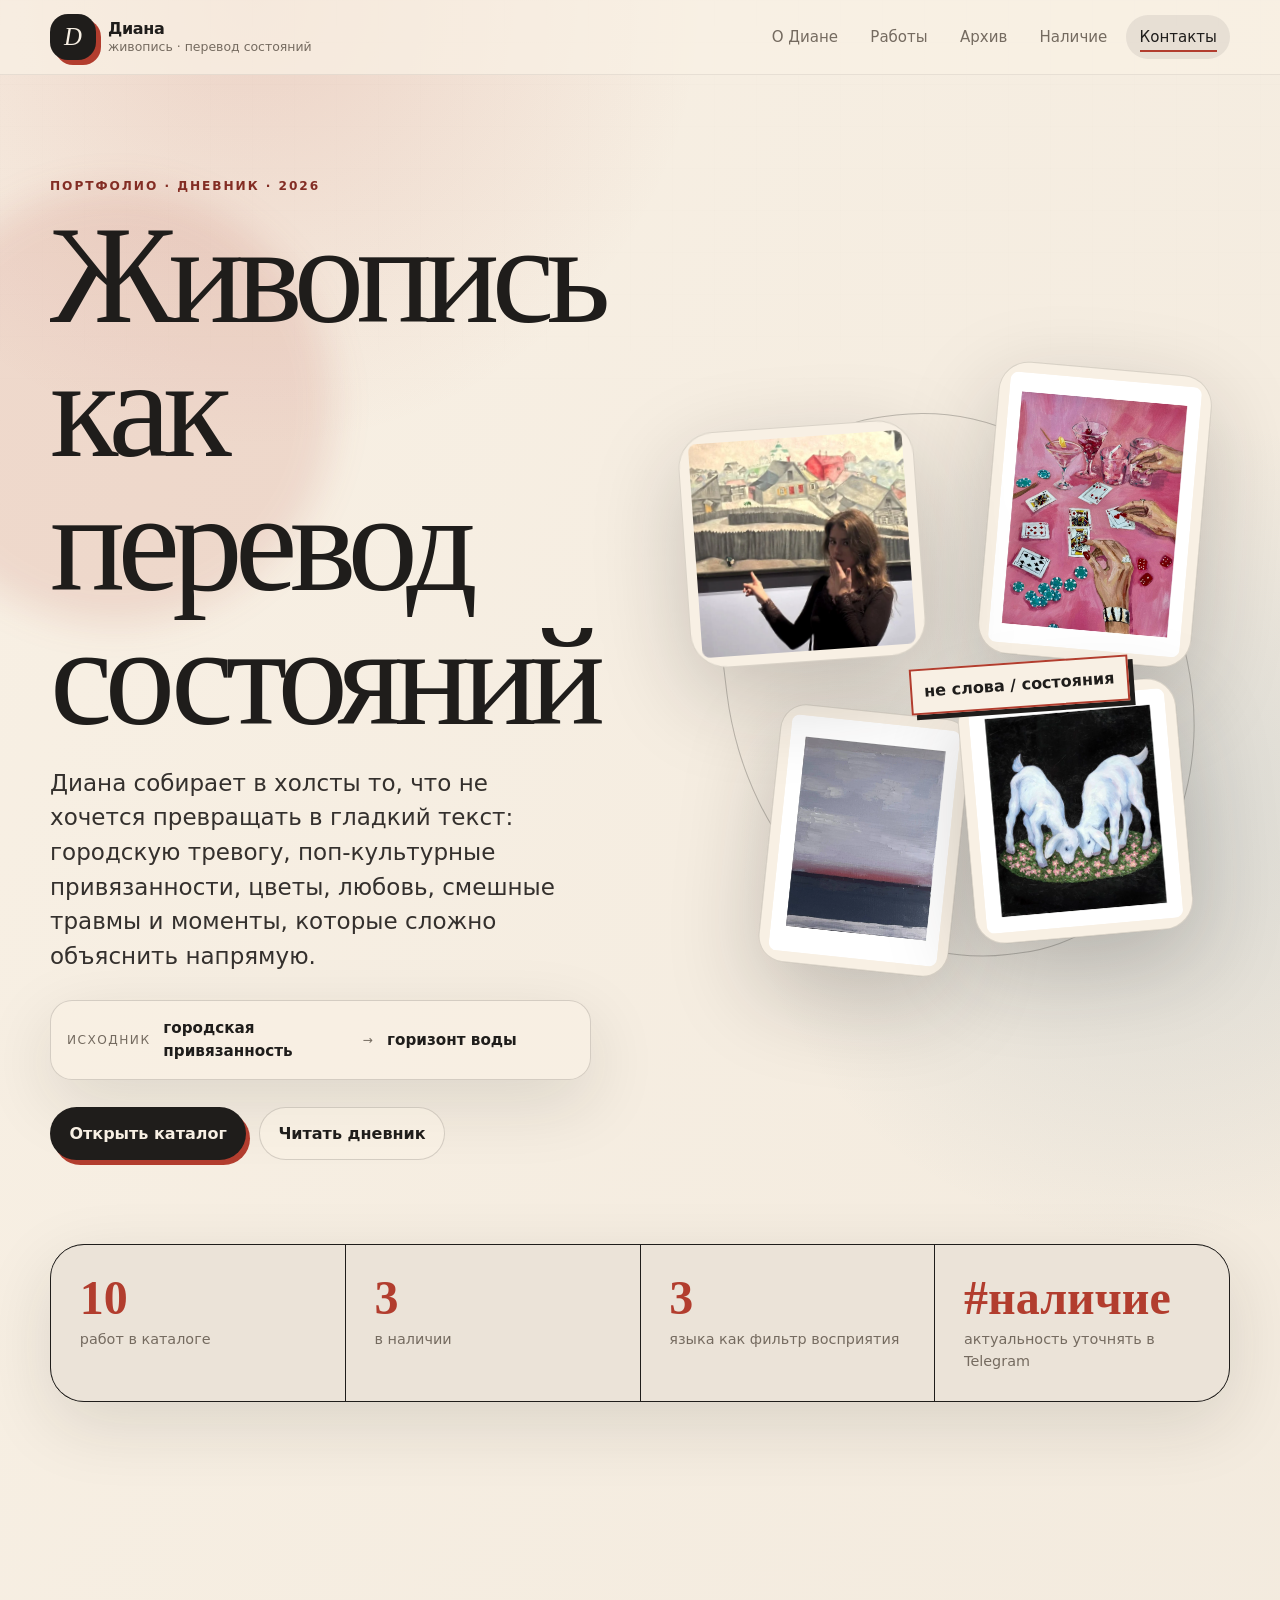
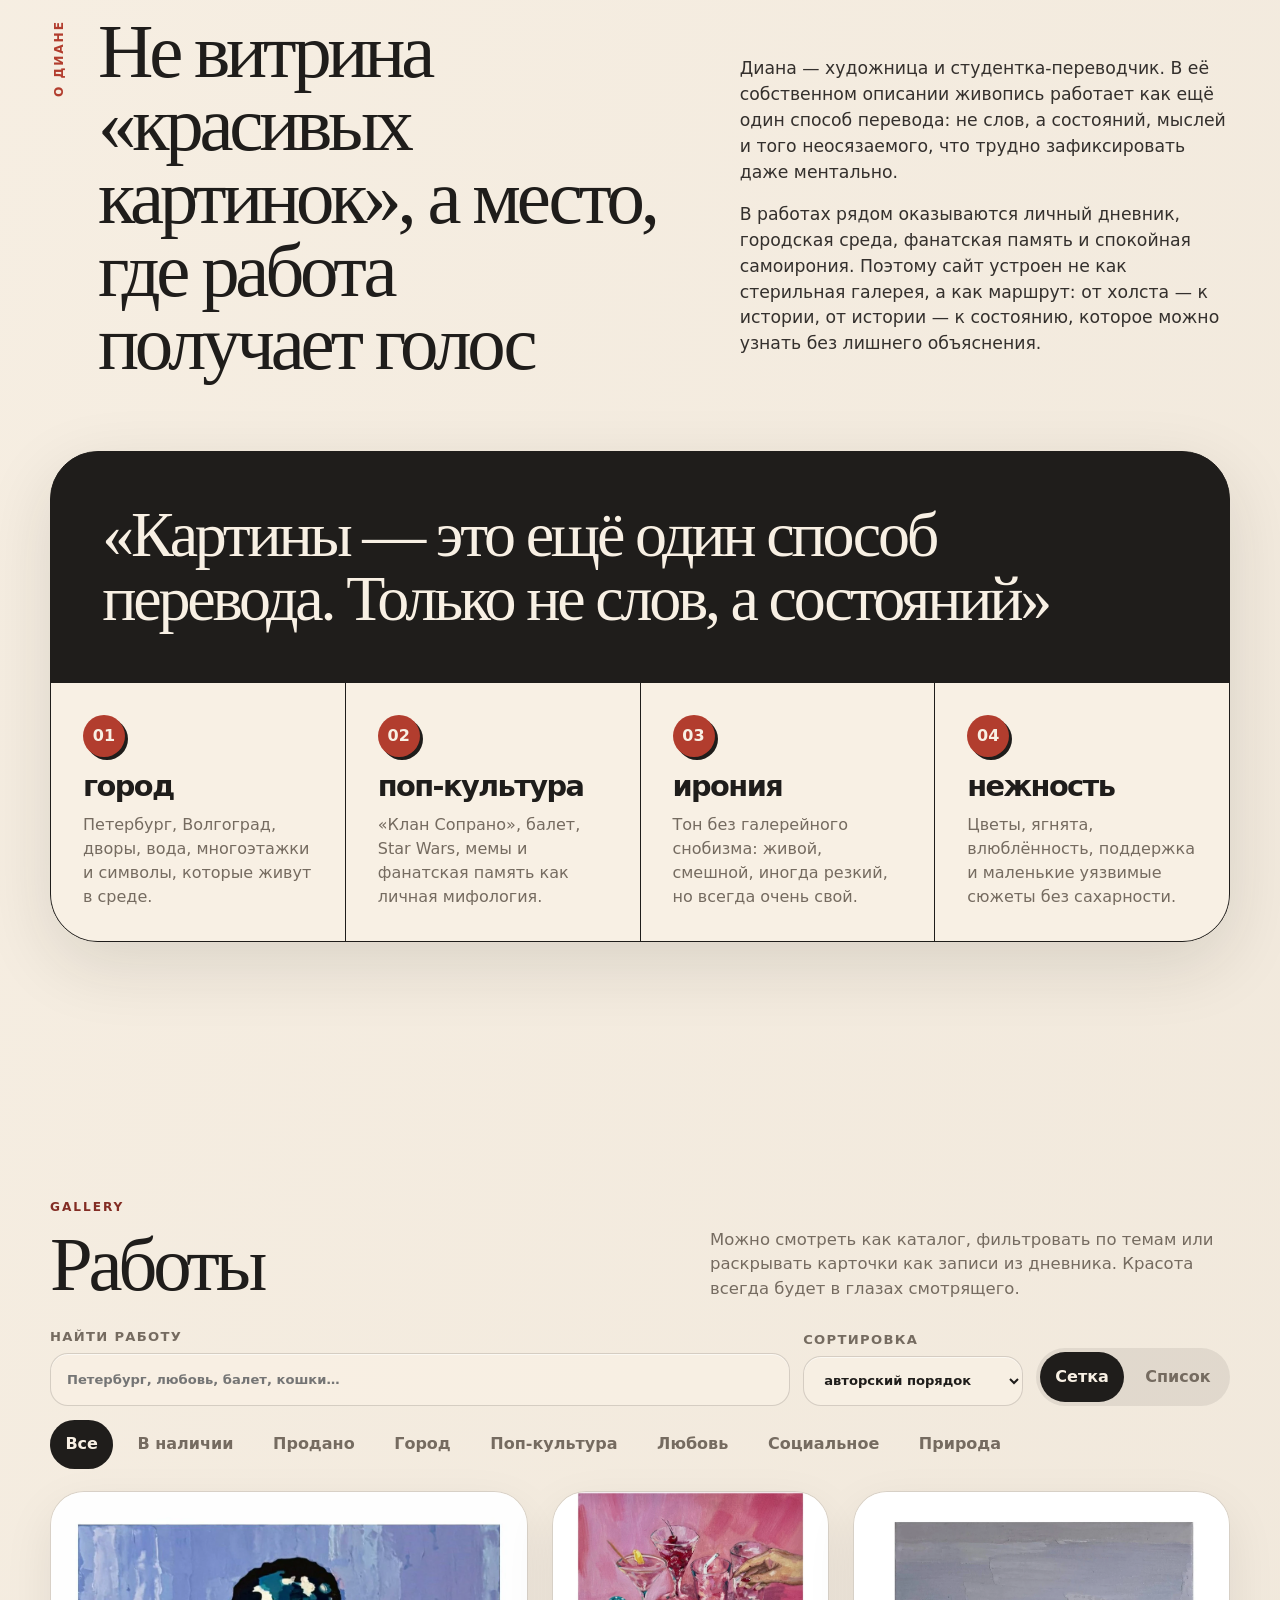
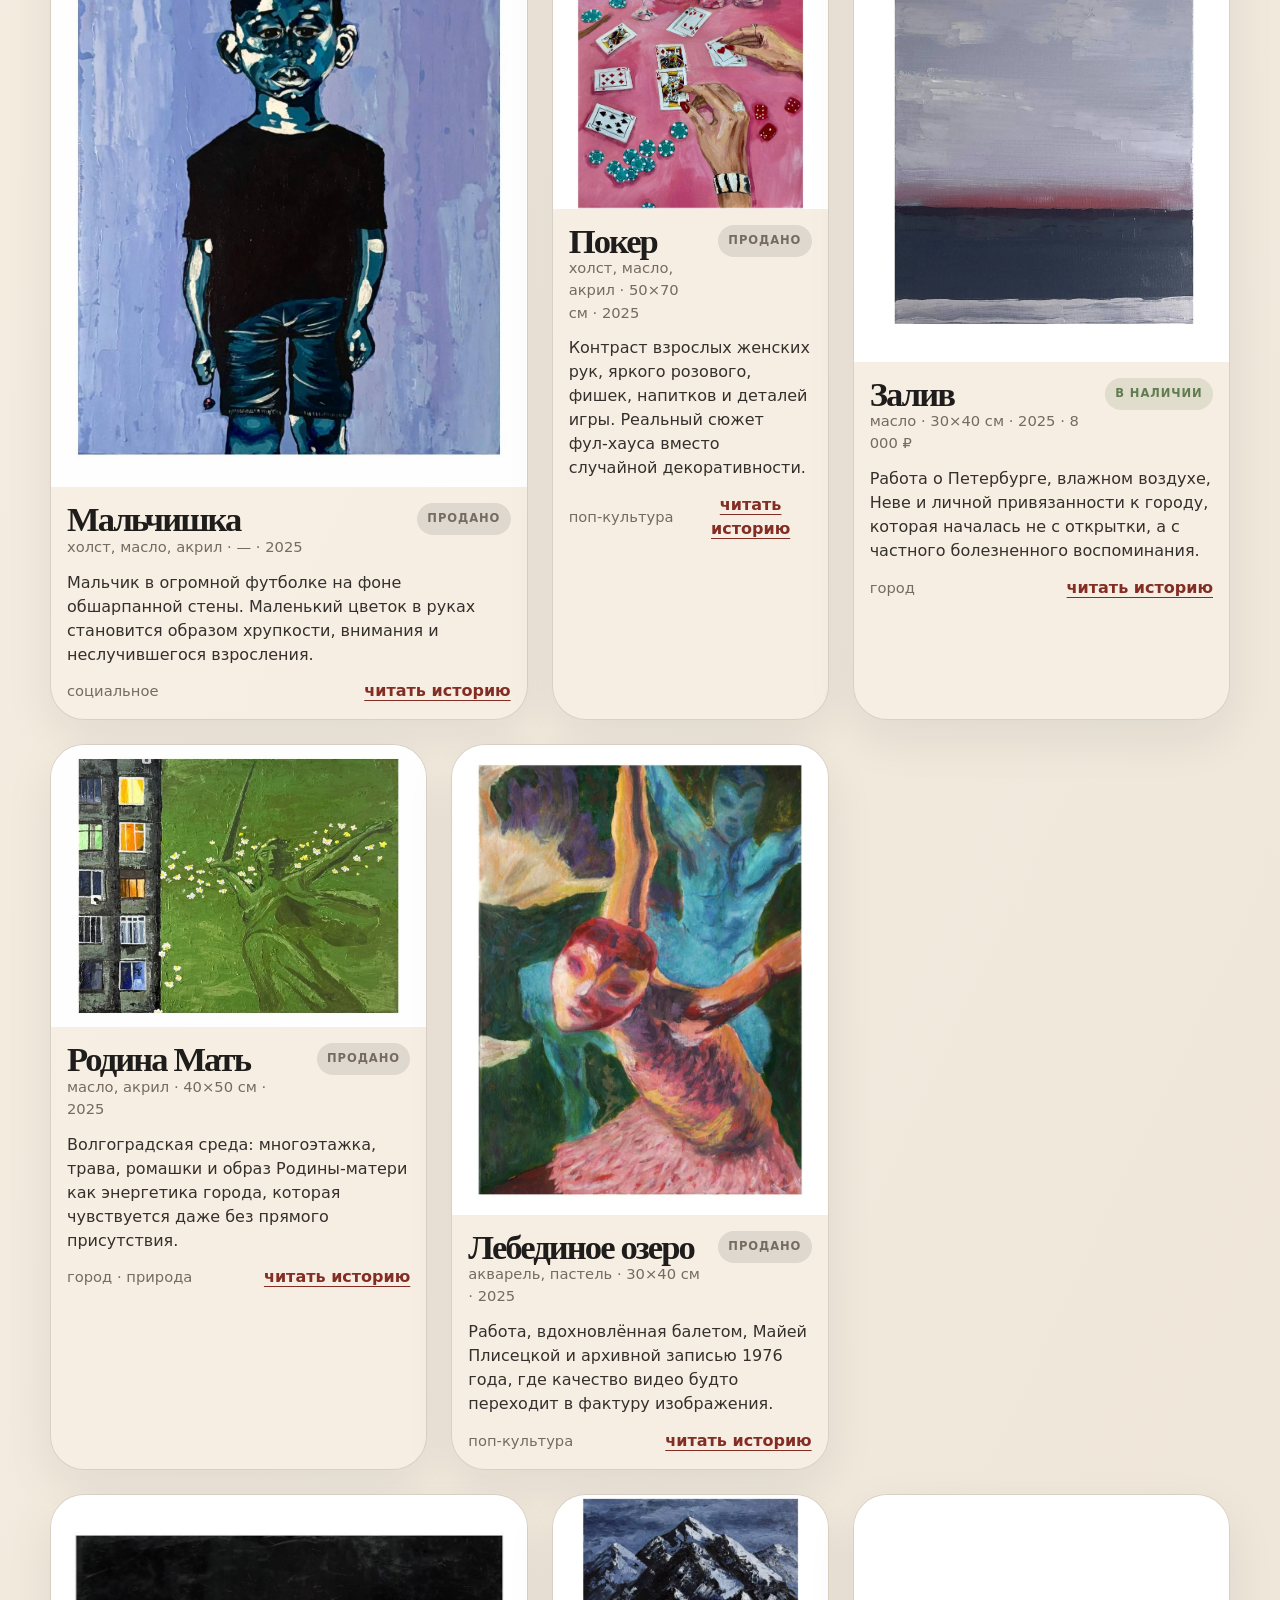
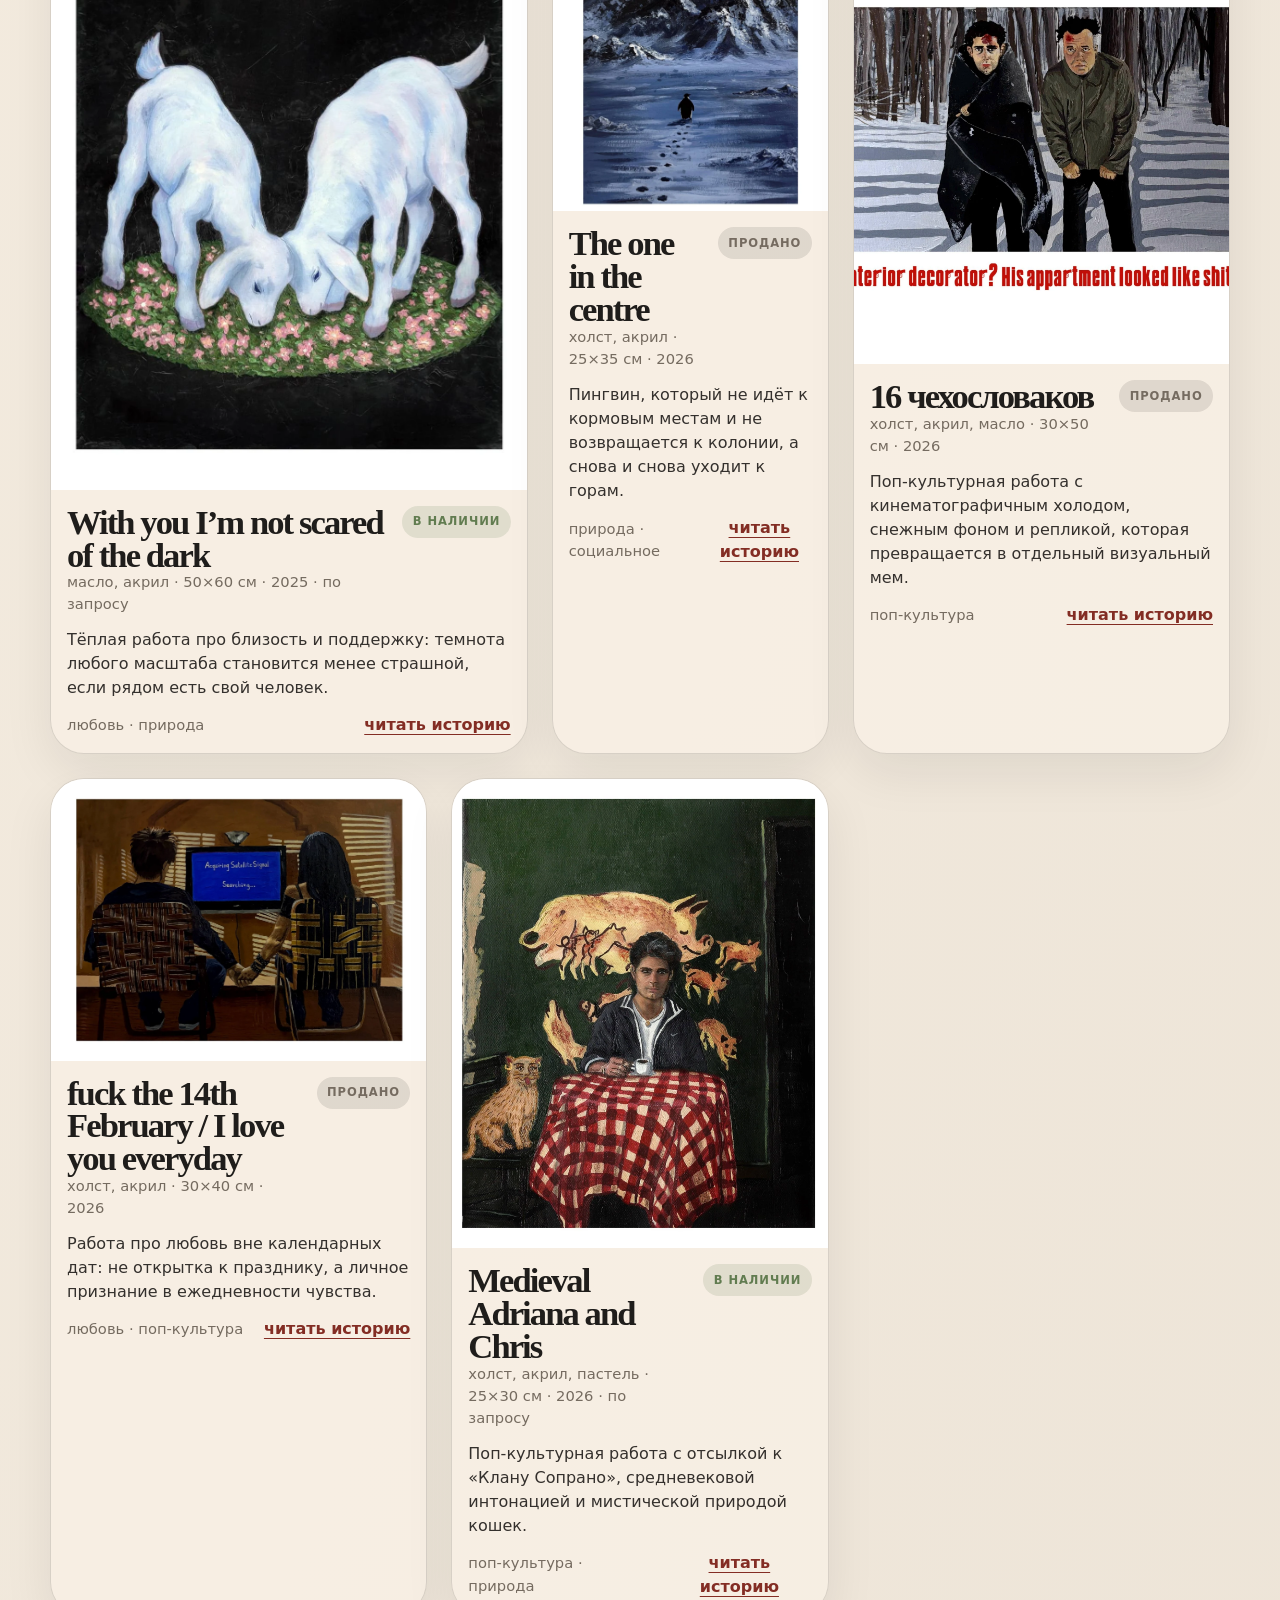
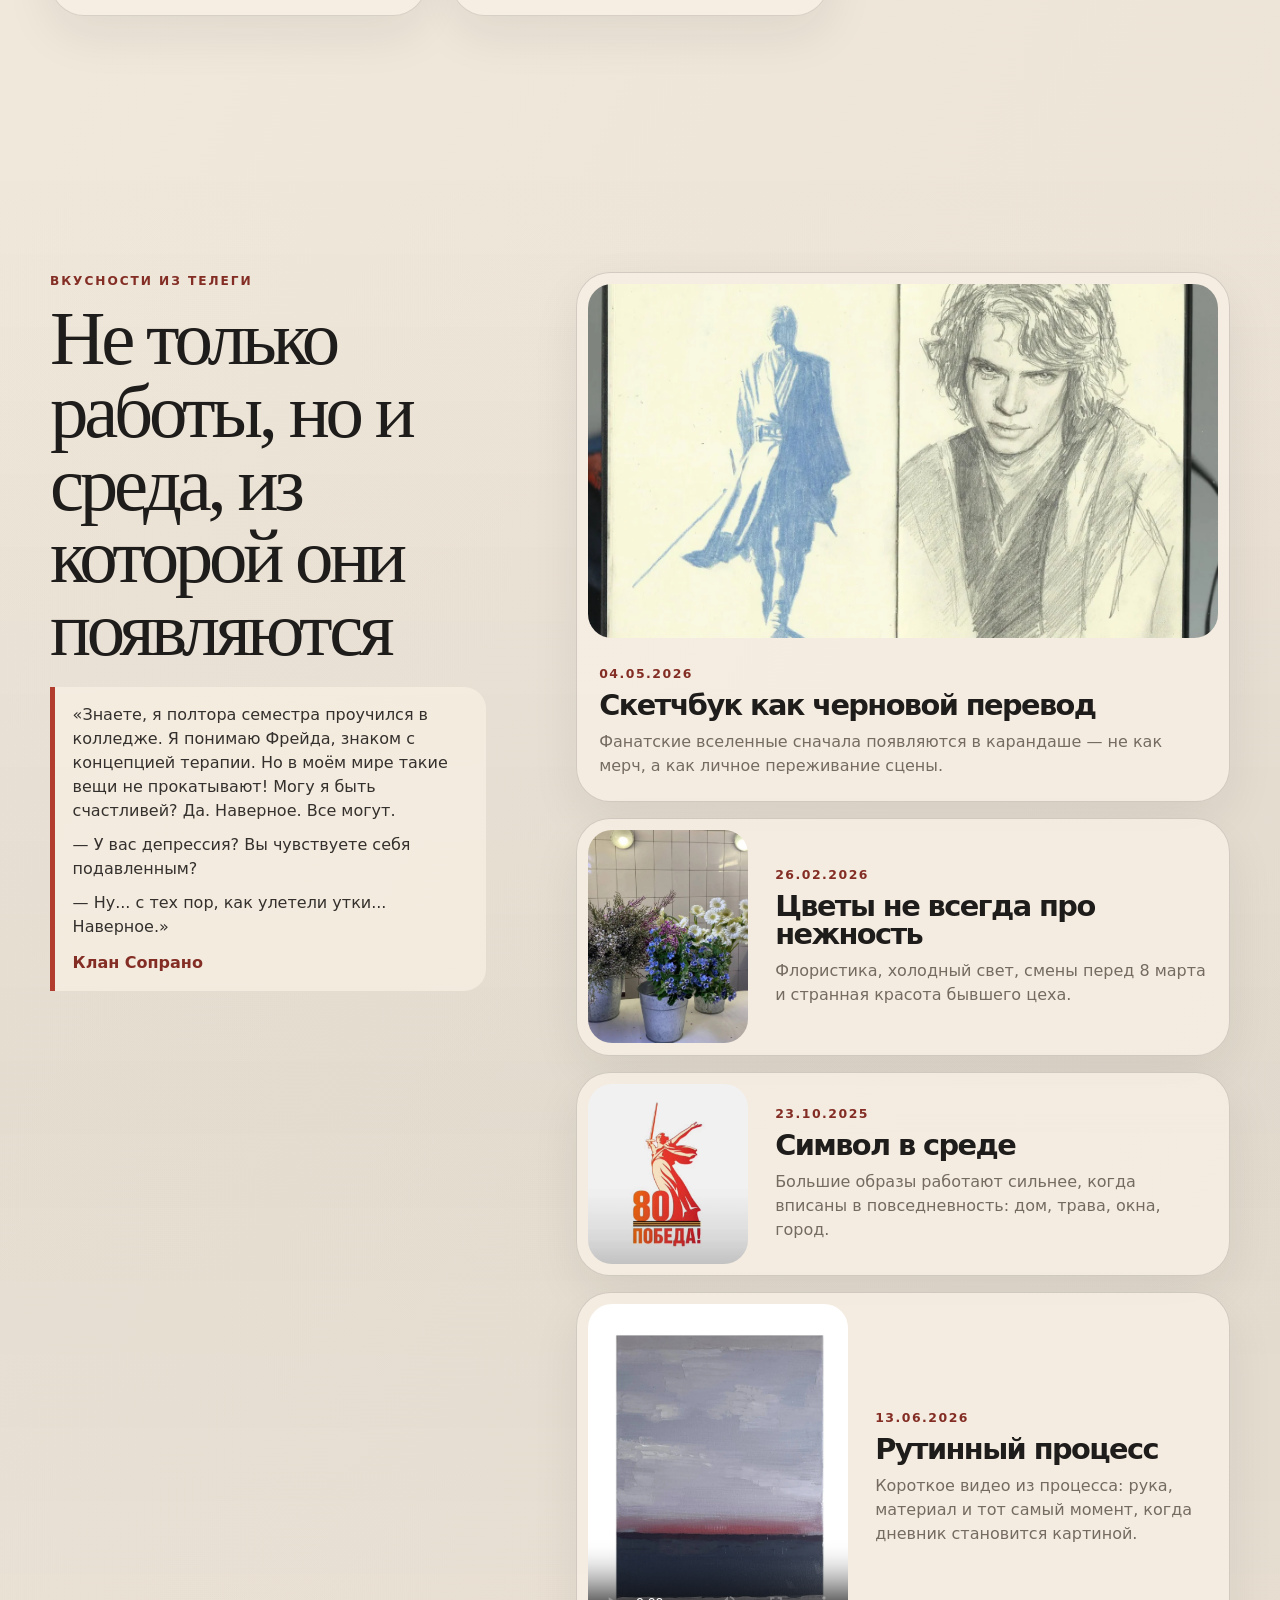
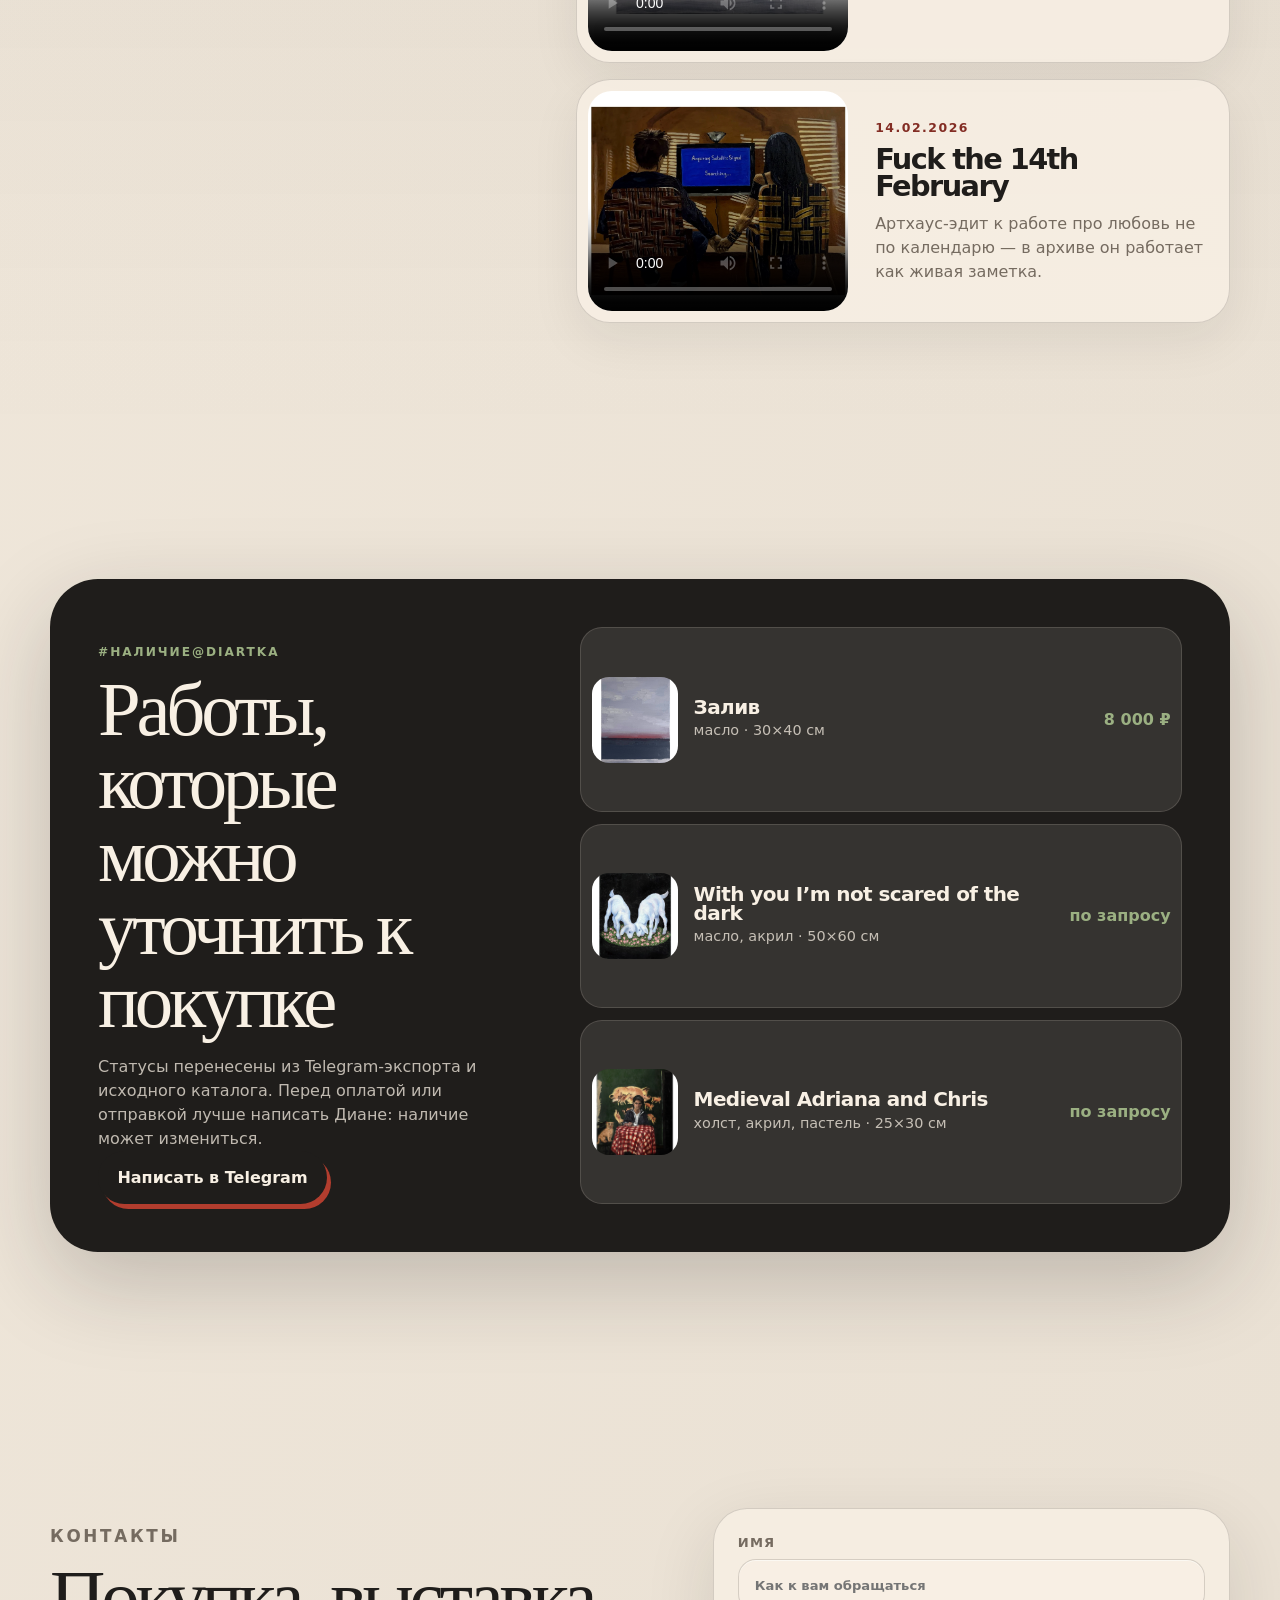
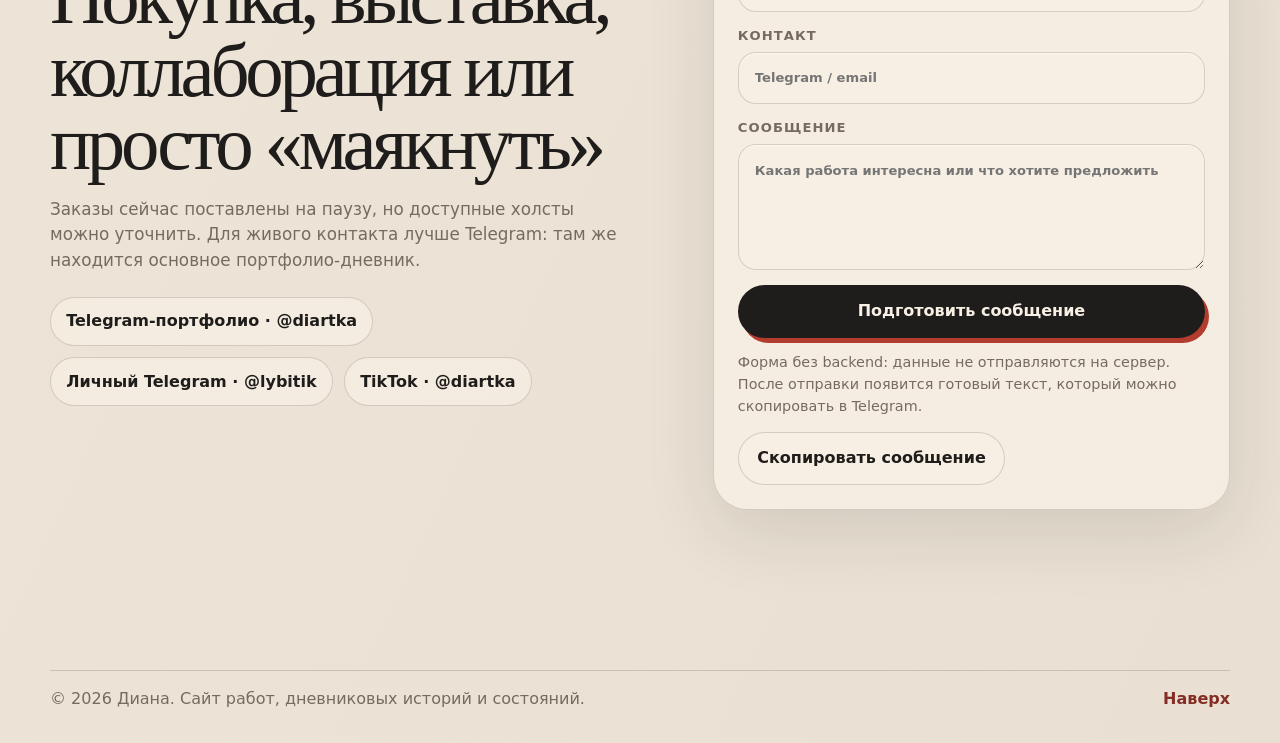
==== commit f121e673: "Apply Codex site updates" ====
--- a/Diana-Sitev1/index.html
+++ b/Diana-Sitev1/index.html
@@ -19,7 +19,7 @@
     <div class="container header-inner">
       <a class="brand" href="#top" aria-label="На главную">
         <span class="brand__mark">D</span>
-        <span class="brand__text"><strong>художник имени кого?</strong><small>живопись · перевод · дневник</small></span>
+        <span class="brand__text"><strong>Диана</strong><small>живопись · перевод состояний</small></span>
       </a>
       <button class="menu-toggle" type="button" aria-label="Открыть меню" aria-controls="main-nav" aria-expanded="false" data-menu-toggle>
         <span></span><span></span><span></span>
@@ -38,7 +38,7 @@
     <section class="hero" id="top" aria-labelledby="hero-title">
       <div class="container hero-grid">
         <div class="hero-copy reveal">
-          <p class="kicker">u mean, this is sexy? · 2026</p>
+          <p class="kicker">портфолио · дневник · 2026</p>
           <h1 id="hero-title">Живопись как перевод состояний</h1>
           <p class="hero-lead">Диана собирает в холсты то, что не хочется превращать в гладкий текст: городскую тревогу, поп‑культурные привязанности, цветы, любовь, смешные травмы и моменты, которые сложно объяснить напрямую.</p>
           <div class="translation-card" aria-label="Главная метафора сайта">
@@ -84,7 +84,7 @@
         </div>
         <div class="about-text reveal">
           <p>Диана — художница и студентка‑переводчик. В её собственном описании живопись работает как ещё один способ перевода: не слов, а состояний, мыслей и того неосязаемого, что трудно зафиксировать даже ментально.</p>
-          <p>Человеку свойственно внутри себя раскладывать информацию по полочкам. Это происходит по нескольким причинам. Одна из них — это желание управлять информацией и быстро находить ответы на вопросы. Вторая причина — это страх. Страх едва слышным голосом нашёптывает – когда всё разложено по полочкам, ты в любой момент сможешь этим воспользоваться. Это хорошо, но только во время раскладывания по полочкам уходит способность чувствования жизненных ситуаций. Раскладывание по полочкам блокирует интуицию. Таким образом, человек незаметно для себя разучивается думать. Он бездумно пользуется информацией, которая бережно хранится на полочках внутри сознания. В жизни это проявляется в виде обычного упрямства или глупости. Ты сколько человеку не объясняй, а он знает лучше других.</p>
+          <p>В работах рядом оказываются личный дневник, городская среда, фанатская память и спокойная самоирония. Поэтому сайт устроен не как стерильная галерея, а как маршрут: от холста — к истории, от истории — к состоянию, которое можно узнать без лишнего объяснения.</p>
         </div>
       </div>
       <div class="container manifesto reveal">
@@ -104,7 +104,7 @@
           <p class="kicker">gallery</p>
           <h2 id="works-title">Работы</h2>
         </div>
-        <p>Можно смотреть как каталог, фильтровать по темам или раскрывать карточки как записи из дневника. Красота всегда будет глазах смотрящего.</p>
+        <p>Можно смотреть как каталог, фильтровать по темам или раскрывать карточки как записи из дневника. Красота всегда будет в глазах смотрящего.</p>
       </div>
 
       <div class="container gallery-tools reveal" aria-label="Управление галереей">
@@ -149,9 +149,12 @@
         <div class="section-intro reveal">
           <p class="kicker">вкусности из телеги</p>
           <h2 id="archive-title">Не только работы, но и среда, из которой они появляются</h2>
-          <p>"Знаете, я полтора семестра проучился в колледже. Я понимаю Фрейда, знаком с концепцией терапии. Но в моём мире такие вещи не прокатывают! Могу я быть счастливей? Да. Наверное. Все могут.</p>
-          <p>— У вас депрессия? Вы чувствуете себя подавленным?</p>
-          <p>— Ну... с тех пор, как улетели утки... Наверное." - Клан Сопрано<p>
+          <blockquote class="archive-quote">
+            <p>«Знаете, я полтора семестра проучился в колледже. Я понимаю Фрейда, знаком с концепцией терапии. Но в моём мире такие вещи не прокатывают! Могу я быть счастливей? Да. Наверное. Все могут.</p>
+            <p>— У вас депрессия? Вы чувствуете себя подавленным?</p>
+            <p>— Ну... с тех пор, как улетели утки... Наверное.»</p>
+            <cite>Клан Сопрано</cite>
+          </blockquote>
         </div>
         <div class="archive-stack reveal">
           <article class="archive-card archive-card--wide">
@@ -165,6 +168,18 @@
           <article class="archive-card">
             <img src="assets/images/archive/rodina-context.webp" alt="Наклейка с силуэтом Родины‑матери на фоне голубого неба" />
             <div><time datetime="2025-10-23">23.10.2025</time><h3>Символ в среде</h3><p>Большие образы работают сильнее, когда вписаны в повседневность: дом, трава, окна, город.</p></div>
+          </article>
+          <article class="archive-card archive-card--video">
+            <video controls preload="metadata" poster="assets/images/art/zaliv.webp">
+              <source src="assets/videos/process-routine.mp4" type="video/mp4">
+            </video>
+            <div><time datetime="2026-06-13">13.06.2026</time><h3>Рутинный процесс</h3><p>Короткое видео из процесса: рука, материал и тот самый момент, когда дневник становится картиной.</p></div>
+          </article>
+          <article class="archive-card archive-card--video">
+            <video controls preload="metadata" poster="assets/images/art/february.webp">
+              <source src="assets/videos/february-edit.mp4" type="video/mp4">
+            </video>
+            <div><time datetime="2026-02-14">14.02.2026</time><h3>Fuck the 14th February</h3><p>Артхаус‑эдит к работе про любовь не по календарю — в архиве он работает как живая заметка.</p></div>
           </article>
         </div>
       </div>
@@ -201,6 +216,7 @@
           <button class="button button--primary" type="submit">Подготовить сообщение</button>
           <p class="form-note">Форма без backend: данные не отправляются на сервер. После отправки появится готовый текст, который можно скопировать в Telegram.</p>
           <output class="form-output" data-form-output hidden></output>
+          <button class="button button--ghost copy-button" type="button" data-copy-message hidden>Скопировать сообщение</button>
         </form>
       </div>
     </section>
@@ -208,7 +224,7 @@
 
   <footer class="site-footer">
     <div class="container footer-inner">
-      <p>© <span data-year></span> Диана. Сайт‑sexy работ и состояний.</p>
+      <p>© <span data-year></span> Диана. Сайт работ, дневниковых историй и состояний.</p>
       <a href="#top">Наверх</a>
     </div>
   </footer>
@@ -220,6 +236,7 @@
 
   <button class="back-top" type="button" data-back-top aria-label="Вернуться наверх">↑</button>
   <div class="toast" data-toast role="status" aria-live="polite"></div>
+  <script src="js/data.js" defer></script>
   <script src="js/script.js" defer></script>
 </body>
 </html>
--- a/Diana-Sitev1/css/style.css
+++ b/Diana-Sitev1/css/style.css
@@ -312,3 +312,97 @@
   *, *::before, *::after { animation-duration: 0.01ms !important; animation-iteration-count: 1 !important; scroll-behavior: auto !important; transition-duration: 0.01ms !important; }
   .reveal { opacity: 1; transform: none; }
 }
+
+/* Production polish restored from Cursor brief */
+.site-header { backdrop-filter: none; }
+.main-nav a { position: relative; }
+.main-nav a::after {
+  content: "";
+  position: absolute;
+  left: .82rem;
+  right: .82rem;
+  bottom: .42rem;
+  height: 2px;
+  background: var(--color-red);
+  transform: scaleX(0);
+  transform-origin: left;
+  transition: transform var(--transition);
+}
+.main-nav a:hover::after,
+.main-nav a:focus-visible::after,
+.main-nav a.is-active::after { transform: scaleX(1); }
+.hero-stage.reveal { opacity: 1; transform: none; transition: none; }
+.hero-note {
+  background: var(--color-paper-light);
+  color: var(--color-ink);
+  border: 2px solid var(--color-red);
+}
+.hero-strip div { transition: background var(--transition), transform var(--transition); }
+.hero-strip div:hover { background: var(--color-paper-light); transform: translateY(-2px); }
+.hero-strip strong { color: var(--color-red); }
+.about-layout { align-items: center; }
+.about .section-intro { position: relative; padding-left: clamp(0px, 4vw, 48px); }
+.about .section-intro .kicker {
+  color: var(--color-red);
+}
+.manifesto-grid span {
+  display: inline-grid;
+  place-items: center;
+  width: 42px;
+  height: 42px;
+  border-radius: 999px;
+  background: var(--color-red);
+  color: var(--color-paper-light);
+  box-shadow: 3px 3px 0 var(--color-ink);
+}
+.art-card, .available-item { cursor: pointer; }
+.art-card:focus-visible, .available-item:focus-visible {
+  outline: 3px solid var(--color-blue);
+  outline-offset: 5px;
+}
+.art-image img { transition: transform 360ms ease; }
+.art-card:hover .art-image img { filter: none; }
+.archive-quote {
+  margin: 1.2rem 0 0;
+  padding: 1rem 1.1rem;
+  border-left: 5px solid var(--color-red);
+  border-radius: 0 var(--radius-md) var(--radius-md) 0;
+  background: rgba(248,240,228,.72);
+  color: var(--color-ink-soft);
+}
+.archive-quote p + p { margin-top: .65rem; }
+.archive-quote cite {
+  display: block;
+  margin-top: .75rem;
+  color: var(--color-red-dark);
+  font-style: normal;
+  font-weight: 900;
+}
+.archive-card video,
+.modal-video {
+  width: 100%;
+  display: block;
+  border-radius: calc(var(--radius-lg) - 10px);
+  background: var(--color-ink);
+}
+.archive-card--video { grid-template-columns: minmax(180px, 260px) 1fr; }
+.archive-card--video video { height: 100%; min-height: 220px; object-fit: cover; }
+.modal-video { margin-top: 1.2rem; max-height: 360px; object-fit: contain; }
+.copy-button { justify-self: start; }
+.art-dialog::backdrop { background: rgba(31,29,27,.55); backdrop-filter: none; }
+
+@media (min-width: 1101px) {
+  .about .section-intro .kicker {
+    position: absolute;
+    left: 0;
+    top: .25rem;
+    writing-mode: vertical-rl;
+    transform: rotate(180deg);
+    margin: 0;
+  }
+}
+
+@media (max-width: 780px) {
+  .archive-card--video { grid-template-columns: 1fr; }
+  .archive-card--video video { min-height: 260px; aspect-ratio: 16 / 10; }
+}
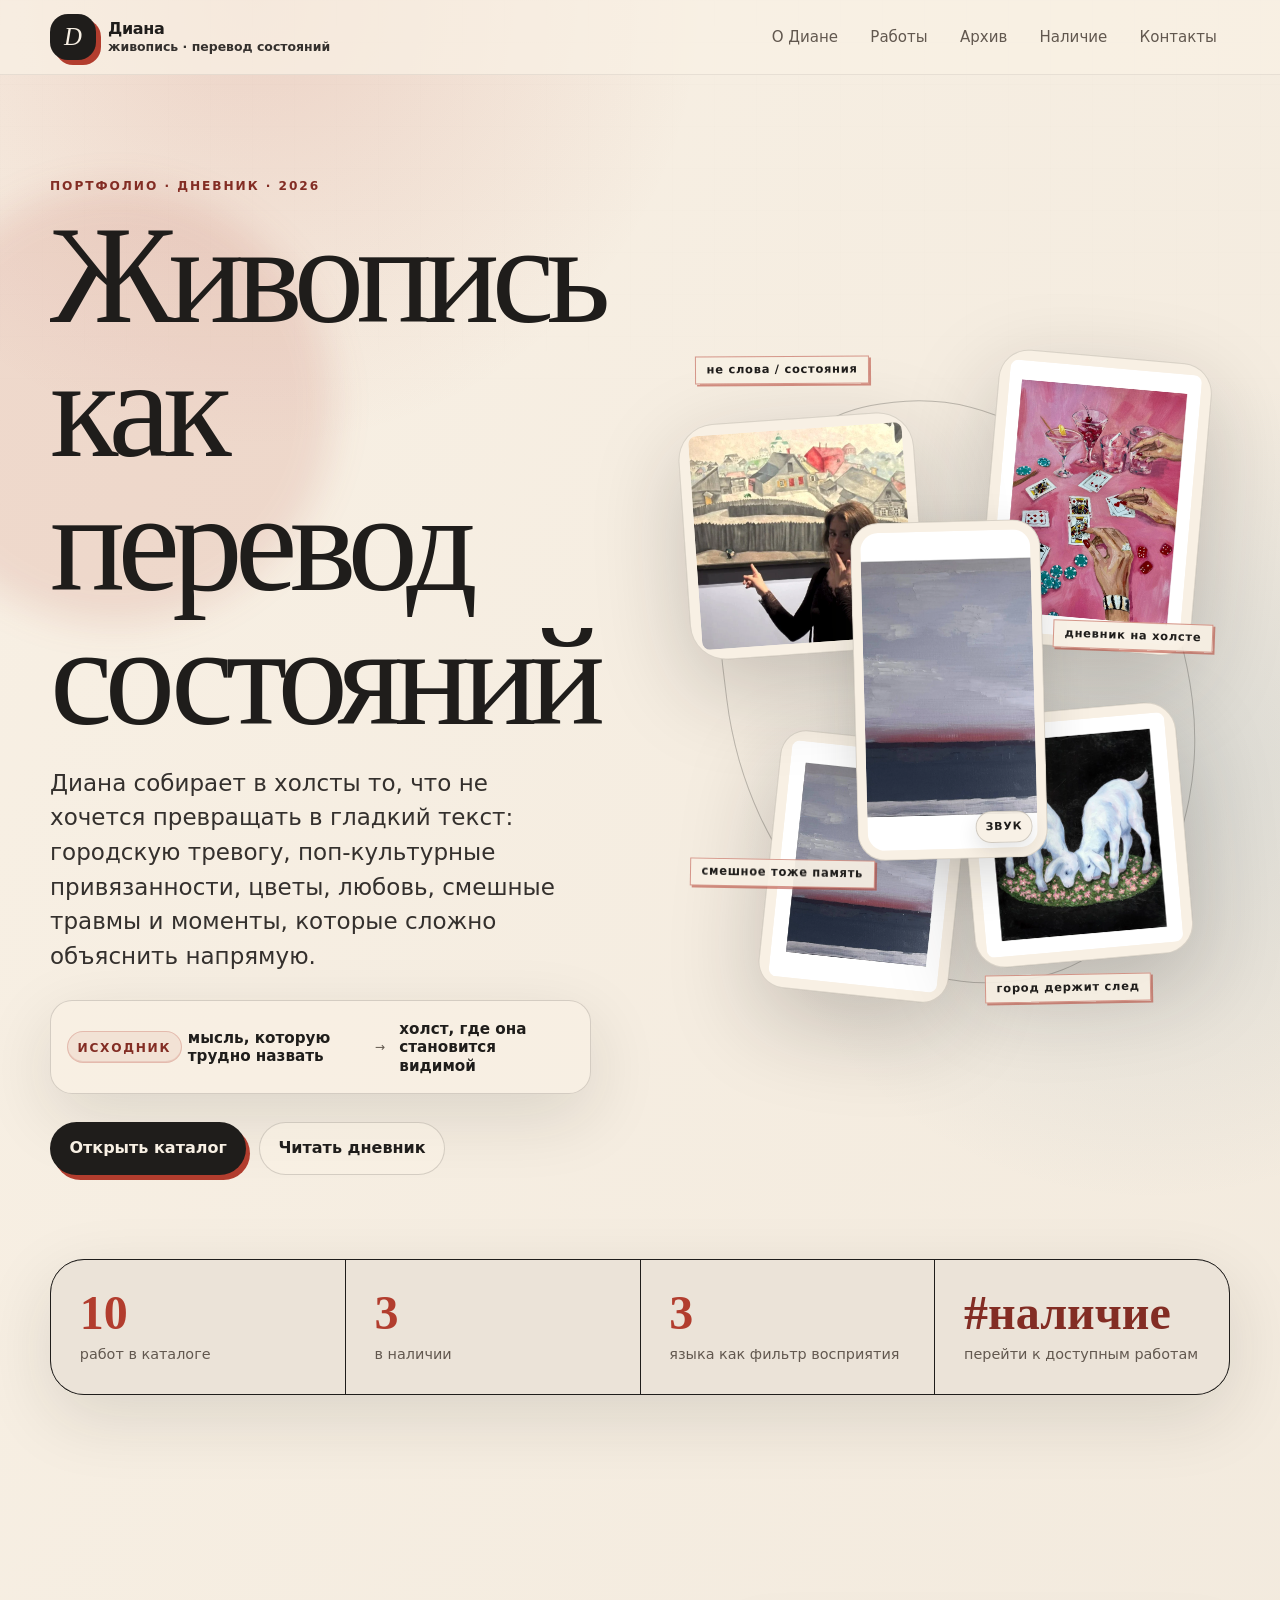
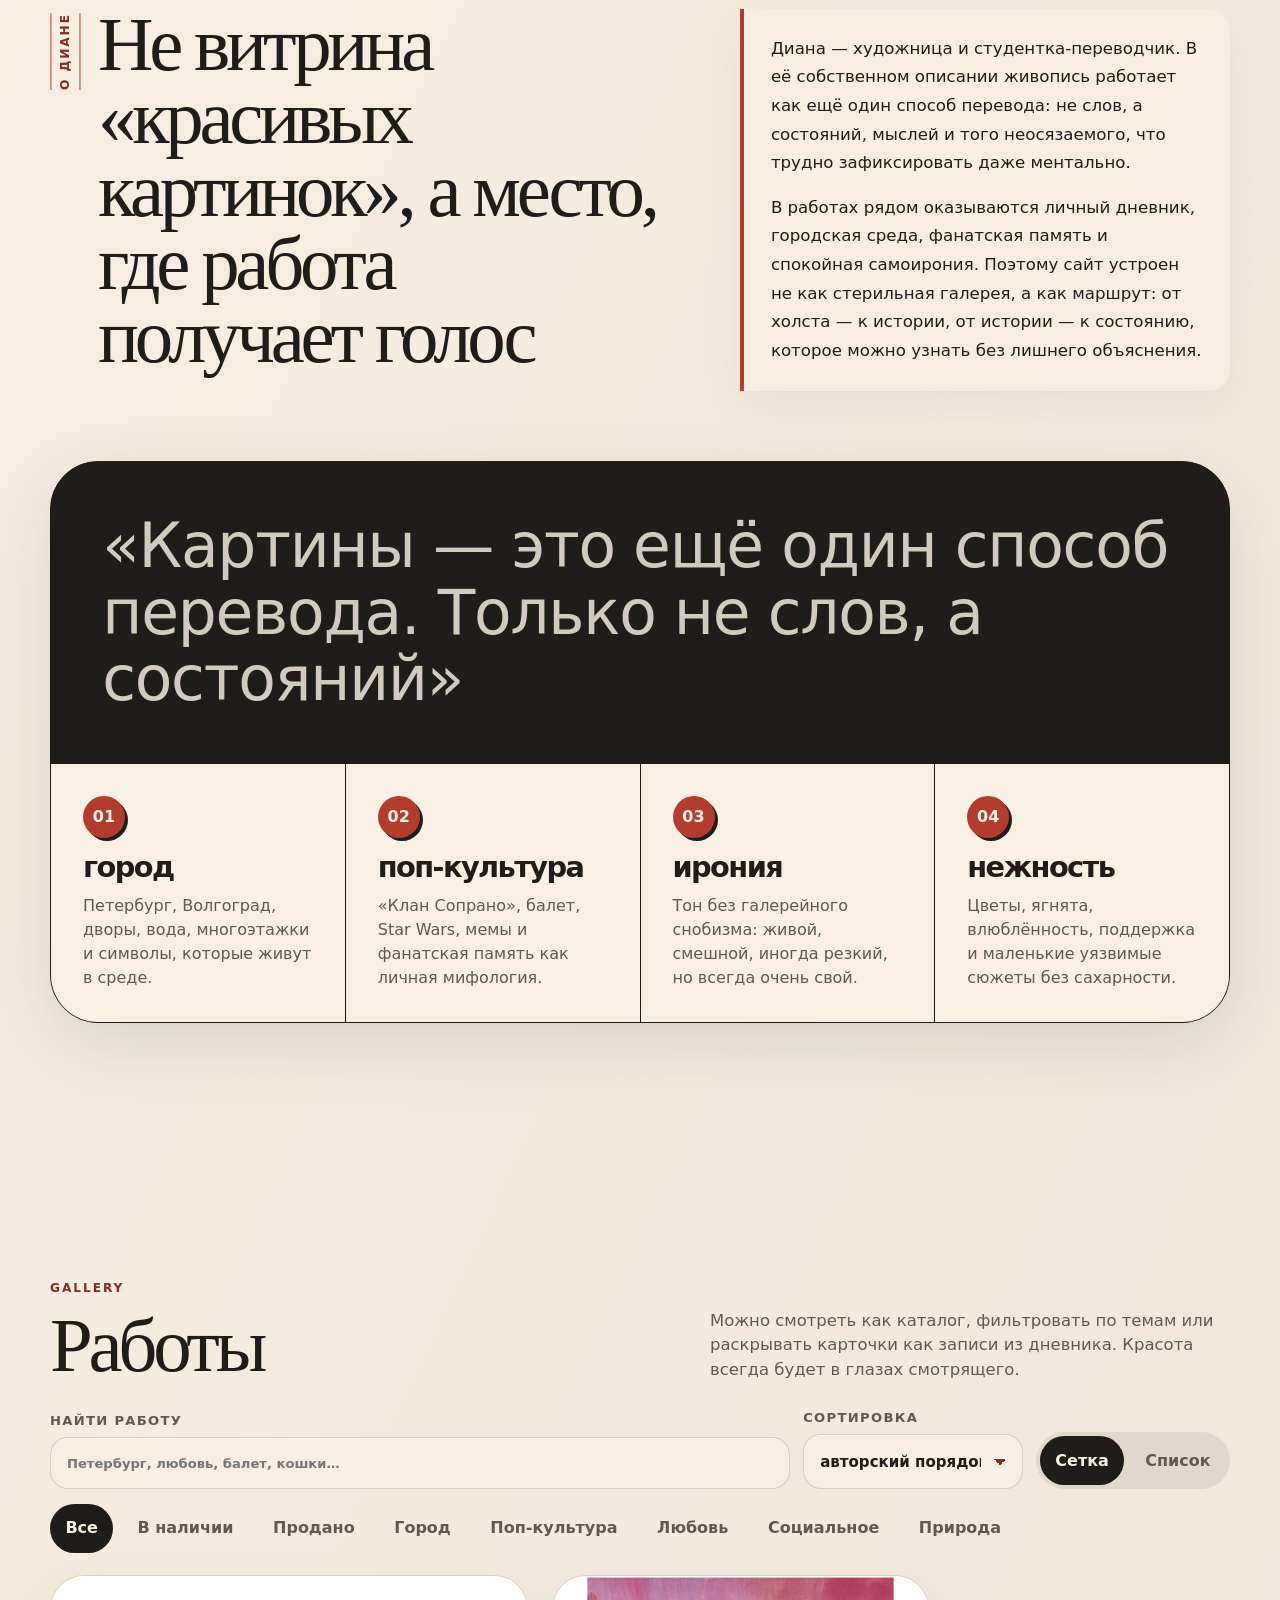
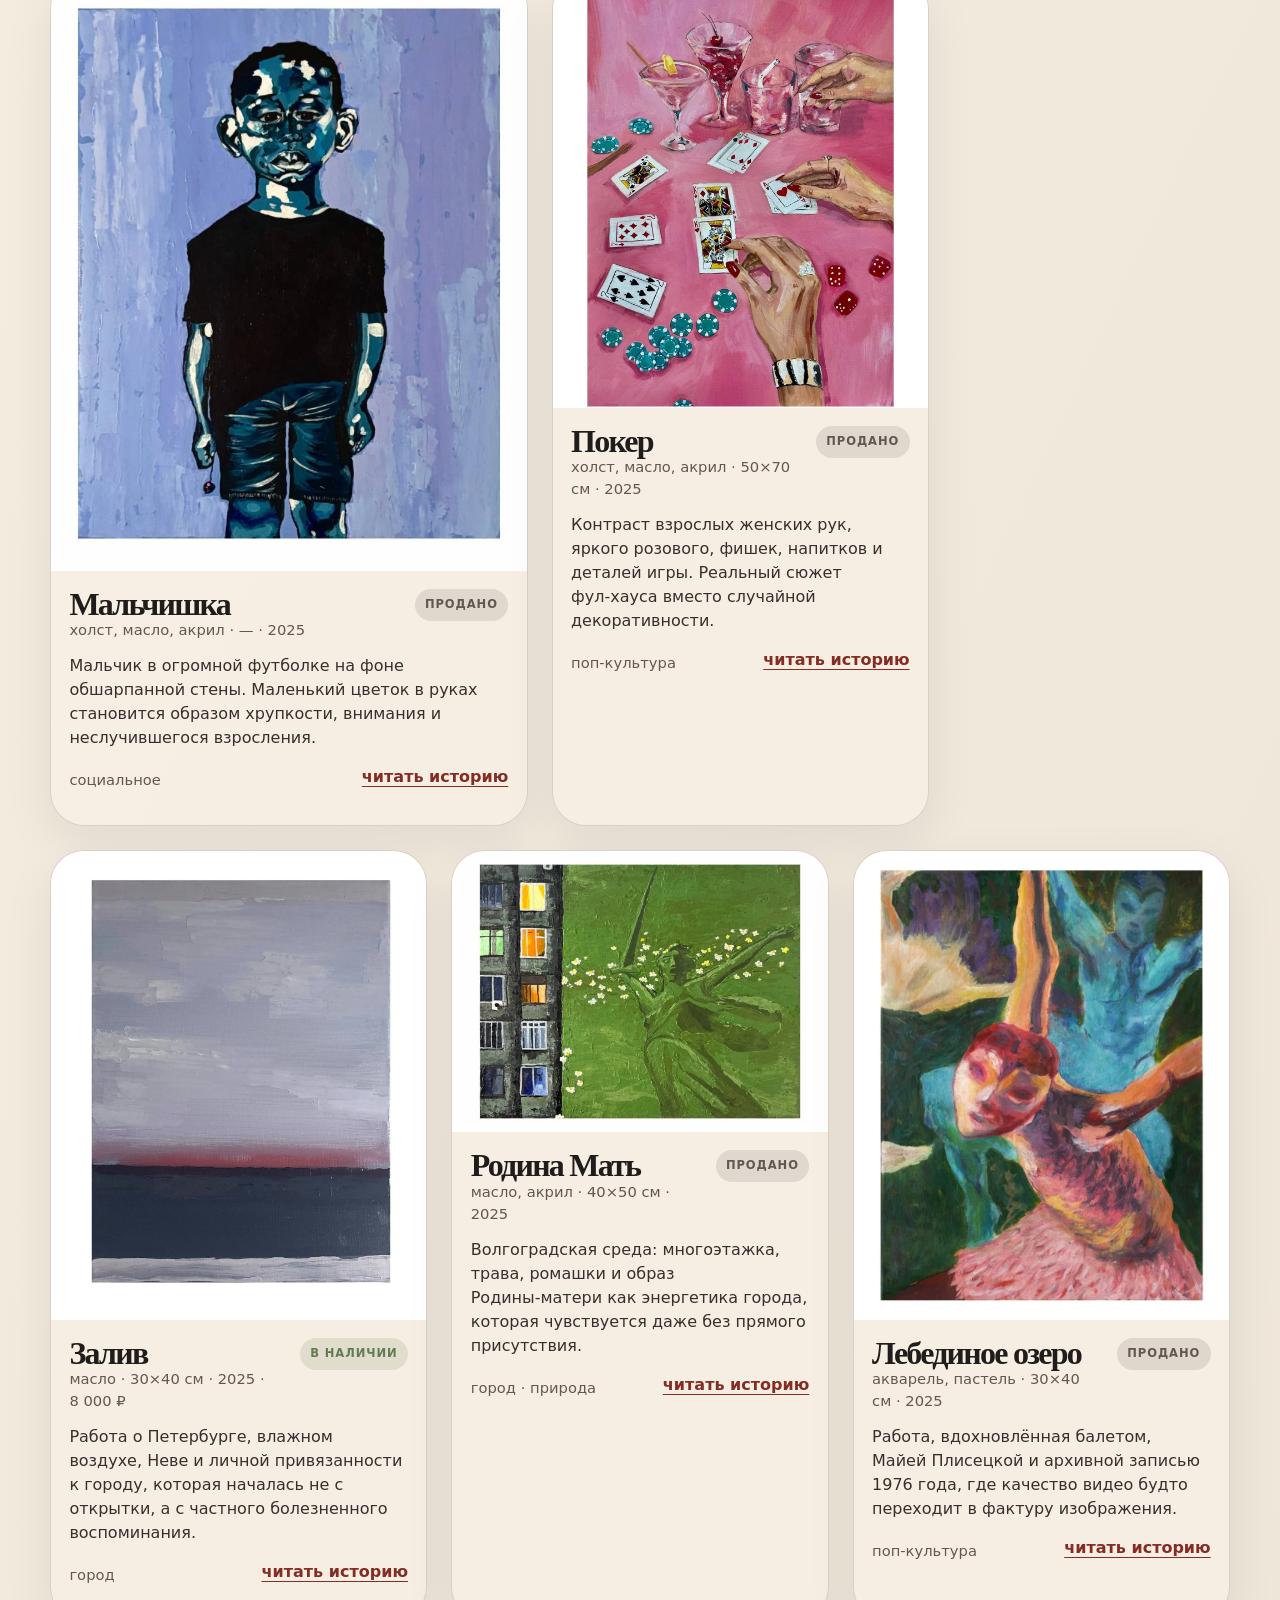
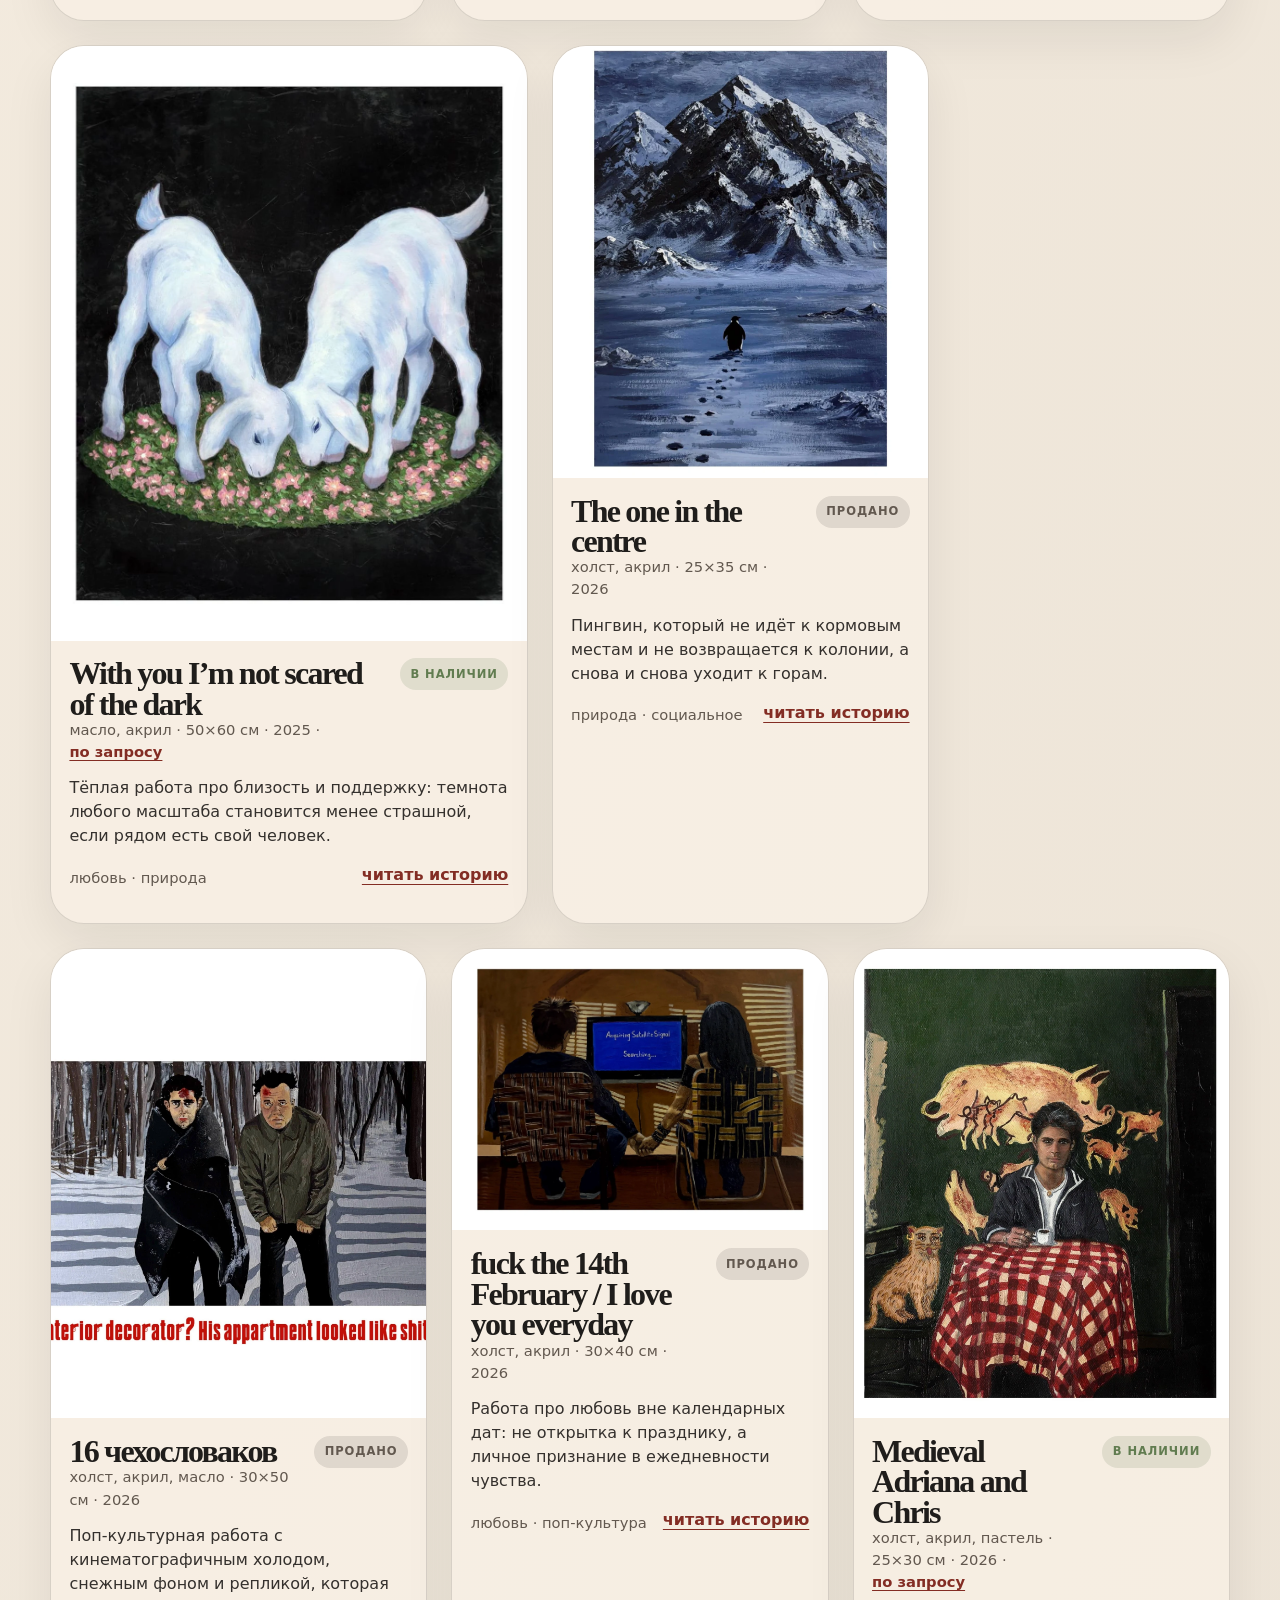
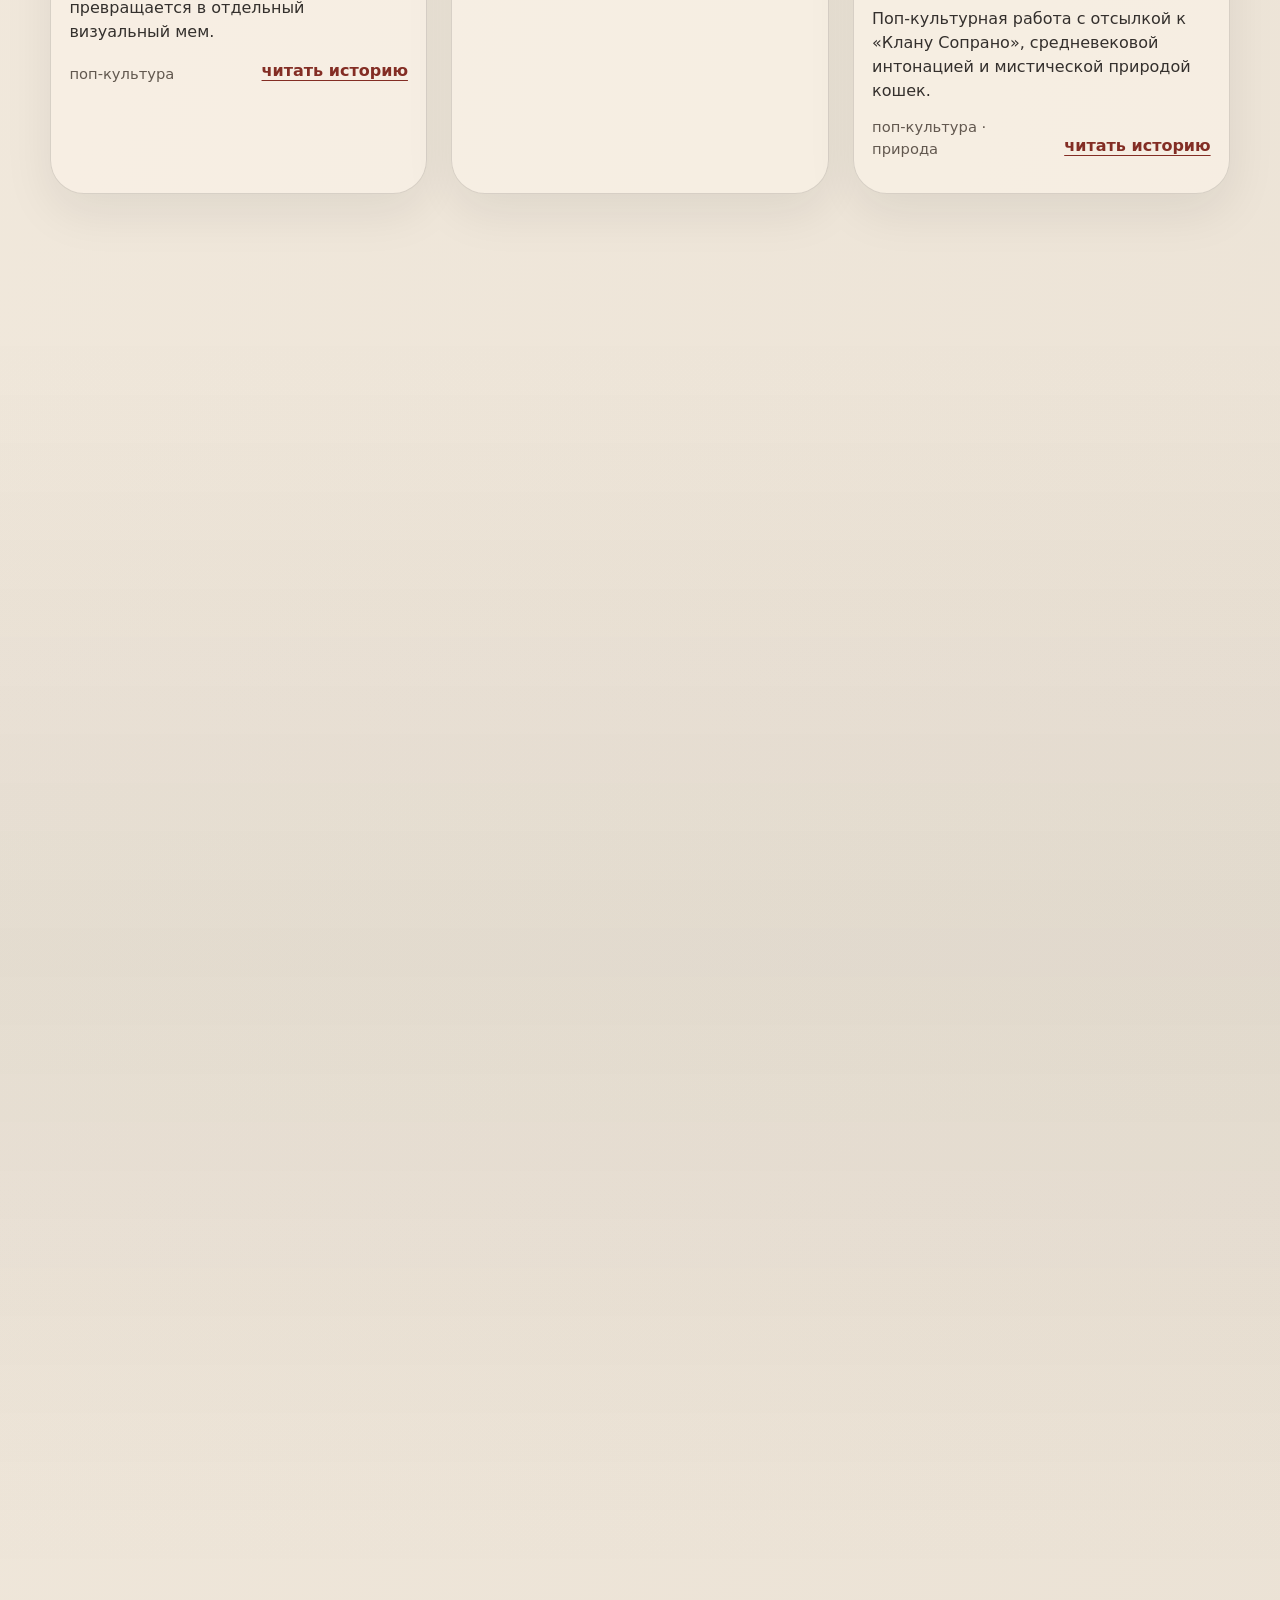
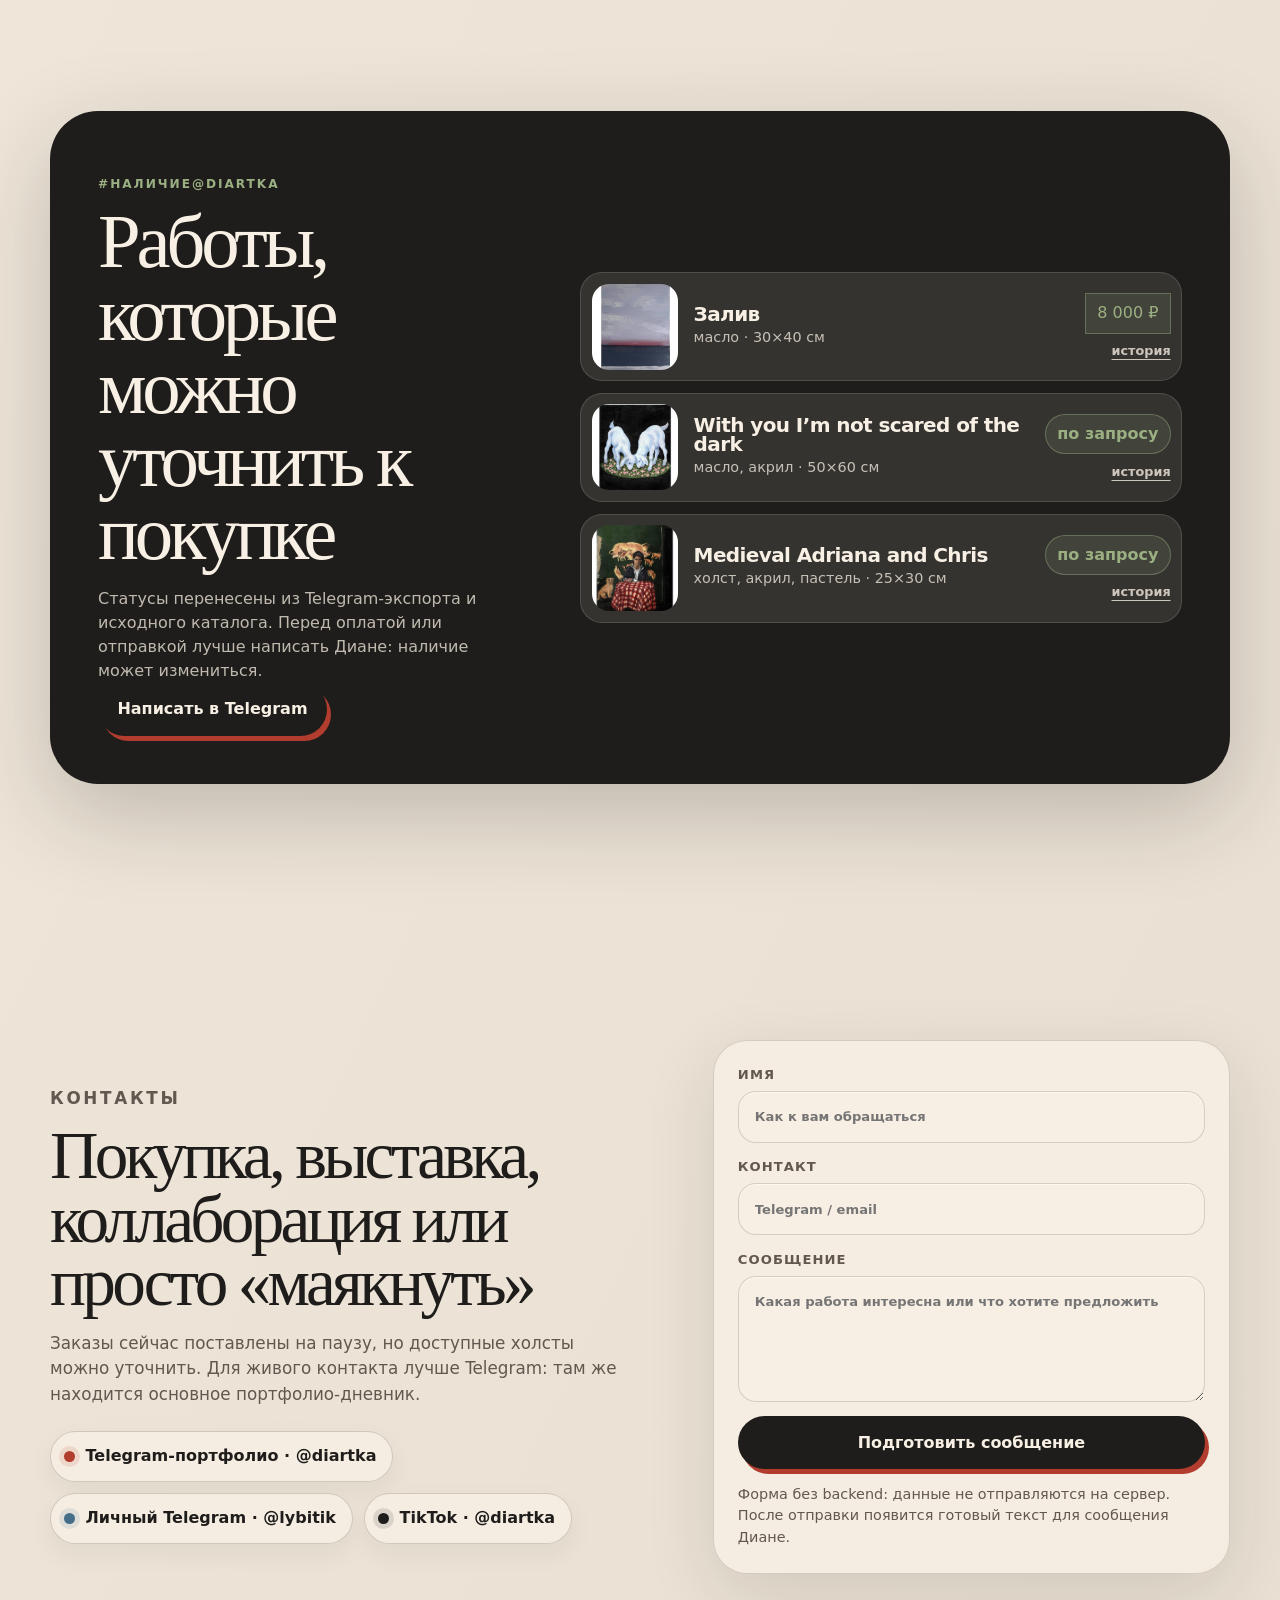
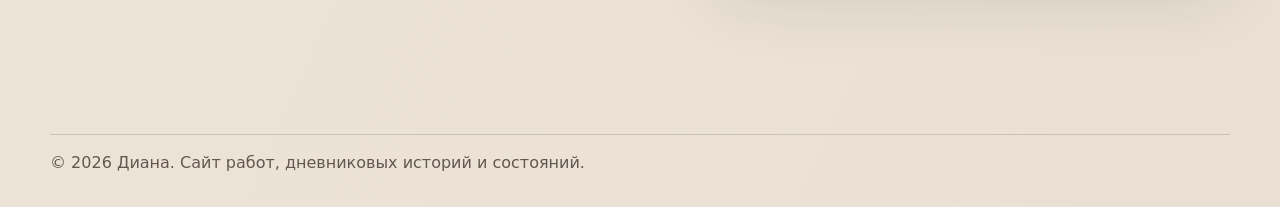
==== commit ac4f6e9b: "Prepare Diana site for GitHub Pages prerelease" ====
--- a/Diana-Sitev1/index.html
+++ b/Diana-Sitev1/index.html
@@ -5,9 +5,18 @@
   <meta name="viewport" content="width=device-width, initial-scale=1" />
   <meta name="description" content="Портфолио художницы Дианы: живопись как перевод состояний, каталог работ, телеграм‑дневник, наличие и контакты." />
   <meta name="theme-color" content="#1f1d1b" />
+  <link rel="canonical" href="https://endoflife1231.github.io/Diana-Art-Site/Diana-Sitev1/" />
   <meta property="og:title" content="Диана — живопись как перевод состояний" />
   <meta property="og:description" content="Камерный сайт‑портфолио с работами, историями и живым архивом художницы." />
-  <meta property="og:image" content="assets/images/og-image.jpg" />
+  <meta property="og:type" content="website" />
+  <meta property="og:url" content="https://endoflife1231.github.io/Diana-Art-Site/Diana-Sitev1/" />
+  <meta property="og:image" content="https://endoflife1231.github.io/Diana-Art-Site/Diana-Sitev1/assets/images/og-image.jpg" />
+  <meta property="og:image:width" content="1200" />
+  <meta property="og:image:height" content="630" />
+  <meta name="twitter:card" content="summary_large_image" />
+  <meta name="twitter:title" content="Диана — живопись как перевод состояний" />
+  <meta name="twitter:description" content="Камерный сайт‑портфолио с работами, историями и живым архивом художницы." />
+  <meta name="twitter:image" content="https://endoflife1231.github.io/Diana-Art-Site/Diana-Sitev1/assets/images/og-image.jpg" />
   <title>Диана — живопись как перевод состояний</title>
   <link rel="icon" href="assets/icons/favicon.svg" type="image/svg+xml" />
   <link rel="stylesheet" href="css/style.css" />
@@ -62,17 +71,28 @@
           <figure class="hero-frame hero-frame--zaliv">
             <img src="assets/images/art/zaliv.webp" alt="Картина Дианы «Залив»" />
           </figure>
+          <figure class="hero-video-frame" aria-label="Видео с процессом и работами Дианы">
+            <video autoplay muted loop playsinline preload="metadata" poster="assets/images/art/zaliv.webp" tabindex="0" aria-label="Видео с процессом и работами Дианы">
+              <source src="assets/videos/hero-intro.mp4" type="video/mp4">
+            </video>
+            <button class="hero-sound" type="button" data-hero-sound aria-pressed="false" aria-label="Включить звук видео">
+              <span aria-hidden="true">звук</span>
+            </button>
+          </figure>
           <figure class="hero-frame hero-frame--withyou">
             <img src="assets/images/art/with-you.webp" alt="Картина Дианы с двумя белыми ягнятами" />
           </figure>
           <div class="hero-note" aria-hidden="true">не слова / состояния</div>
+          <div class="hero-aside hero-aside--one" aria-hidden="true">дневник на холсте</div>
+          <div class="hero-aside hero-aside--two" aria-hidden="true">смешное тоже память</div>
+          <div class="hero-aside hero-aside--three" aria-hidden="true">город держит след</div>
         </div>
       </div>
       <div class="container hero-strip reveal" aria-label="Краткая статистика портфолио">
         <div><strong data-total-count>0</strong><span>работ в каталоге</span></div>
         <div><strong data-available-count>0</strong><span>в наличии</span></div>
         <div><strong>3</strong><span>языка как фильтр восприятия</span></div>
-        <div><strong>#наличие</strong><span>актуальность уточнять в Telegram</span></div>
+        <a class="hero-strip-link" href="#available"><strong>#наличие</strong><span>перейти к доступным работам</span></a>
       </div>
     </section>
 
@@ -158,28 +178,22 @@
         </div>
         <div class="archive-stack reveal">
           <article class="archive-card archive-card--wide">
-            <img src="assets/images/archive/sketchbook-starwars.webp" alt="Разворот скетчбука с рисунками по Star Wars" />
+            <button class="archive-image-button" type="button" data-open-image="assets/images/archive/sketchbook-starwars.webp" data-image-title="Скетчбук как черновой перевод" data-image-alt="Разворот скетчбука с рисунками по Star Wars">
+              <img src="assets/images/archive/sketchbook-starwars.webp" alt="Разворот скетчбука с рисунками по Star Wars" />
+            </button>
             <div><time datetime="2026-05-04">04.05.2026</time><h3>Скетчбук как черновой перевод</h3><p>Фанатские вселенные сначала появляются в карандаше — не как мерч, а как личное переживание сцены.</p></div>
           </article>
           <article class="archive-card">
-            <img src="assets/images/archive/flowers-studio.webp" alt="Цветы в металлических ведрах на фоне белой плитки" />
+            <button class="archive-image-button" type="button" data-open-image="assets/images/archive/flowers-studio.webp" data-image-title="Цветы не всегда про нежность" data-image-alt="Цветы в металлических ведрах на фоне белой плитки">
+              <img src="assets/images/archive/flowers-studio.webp" alt="Цветы в металлических ведрах на фоне белой плитки" />
+            </button>
             <div><time datetime="2026-02-26">26.02.2026</time><h3>Цветы не всегда про нежность</h3><p>Флористика, холодный свет, смены перед 8 марта и странная красота бывшего цеха.</p></div>
           </article>
           <article class="archive-card">
-            <img src="assets/images/archive/rodina-context.webp" alt="Наклейка с силуэтом Родины‑матери на фоне голубого неба" />
+            <button class="archive-image-button" type="button" data-open-image="assets/images/archive/rodina-context.webp" data-image-title="Символ в среде" data-image-alt="Наклейка с силуэтом Родины-матери на фоне голубого неба">
+              <img src="assets/images/archive/rodina-context.webp" alt="Наклейка с силуэтом Родины‑матери на фоне голубого неба" />
+            </button>
             <div><time datetime="2025-10-23">23.10.2025</time><h3>Символ в среде</h3><p>Большие образы работают сильнее, когда вписаны в повседневность: дом, трава, окна, город.</p></div>
-          </article>
-          <article class="archive-card archive-card--video">
-            <video controls preload="metadata" poster="assets/images/art/zaliv.webp">
-              <source src="assets/videos/process-routine.mp4" type="video/mp4">
-            </video>
-            <div><time datetime="2026-06-13">13.06.2026</time><h3>Рутинный процесс</h3><p>Короткое видео из процесса: рука, материал и тот самый момент, когда дневник становится картиной.</p></div>
-          </article>
-          <article class="archive-card archive-card--video">
-            <video controls preload="metadata" poster="assets/images/art/february.webp">
-              <source src="assets/videos/february-edit.mp4" type="video/mp4">
-            </video>
-            <div><time datetime="2026-02-14">14.02.2026</time><h3>Fuck the 14th February</h3><p>Артхаус‑эдит к работе про любовь не по календарю — в архиве он работает как живая заметка.</p></div>
           </article>
         </div>
       </div>
@@ -204,9 +218,9 @@
           <h2 id="contact-title">Покупка, выставка, коллаборация или просто «маякнуть»</h2>
           <p>Заказы сейчас поставлены на паузу, но доступные холсты можно уточнить. Для живого контакта лучше Telegram: там же находится основное портфолио‑дневник.</p>
           <div class="contact-links" aria-label="Ссылки Дианы">
-            <a href="https://t.me/diartka" target="_blank" rel="noreferrer">Telegram‑портфолио · @diartka</a>
-            <a href="https://t.me/lybitik" target="_blank" rel="noreferrer">Личный Telegram · @lybitik</a>
-            <a href="https://www.tiktok.com/@diartka" target="_blank" rel="noreferrer">TikTok · @diartka</a>
+            <a class="contact-link contact-link--portfolio" href="https://t.me/diartka" target="_blank" rel="noreferrer">Telegram‑портфолио · @diartka</a>
+            <a class="contact-link contact-link--personal" href="https://t.me/lybitik" target="_blank" rel="noreferrer">Личный Telegram · @lybitik</a>
+            <a class="contact-link contact-link--tiktok" href="https://www.tiktok.com/@diartka" target="_blank" rel="noreferrer">TikTok · @diartka</a>
           </div>
         </div>
         <form class="contact-form" data-contact-form novalidate>
@@ -214,9 +228,8 @@
           <label>Контакт<input type="text" name="contact" autocomplete="email" placeholder="Telegram / email" required /></label>
           <label>Сообщение<textarea name="message" rows="4" placeholder="Какая работа интересна или что хотите предложить" required></textarea></label>
           <button class="button button--primary" type="submit">Подготовить сообщение</button>
-          <p class="form-note">Форма без backend: данные не отправляются на сервер. После отправки появится готовый текст, который можно скопировать в Telegram.</p>
+          <p class="form-note">Форма без backend: данные не отправляются на сервер. После отправки появится готовый текст для сообщения Диане.</p>
           <output class="form-output" data-form-output hidden></output>
-          <button class="button button--ghost copy-button" type="button" data-copy-message hidden>Скопировать сообщение</button>
         </form>
       </div>
     </section>
@@ -225,7 +238,6 @@
   <footer class="site-footer">
     <div class="container footer-inner">
       <p>© <span data-year></span> Диана. Сайт работ, дневниковых историй и состояний.</p>
-      <a href="#top">Наверх</a>
     </div>
   </footer>
 
--- a/Diana-Sitev1/css/style.css
+++ b/Diana-Sitev1/css/style.css
@@ -4,7 +4,7 @@
   --color-paper: #e9e0d3;
   --color-paper-light: #f8f0e4;
   --color-paper-deep: #d3c5b2;
-  --color-muted: #756b60;
+  --color-muted: #62584f;
   --color-border: rgba(31, 29, 27, 0.16);
   --color-red: #b23d2e;
   --color-red-dark: #832d24;
@@ -59,7 +59,7 @@
   mask-image: linear-gradient(to bottom, #000, transparent 78%);
 }
 .container { width: min(var(--container), calc(100% - 40px)); margin-inline: auto; }
-.section { padding-block: var(--section-y); }
+.section { padding-block: var(--section-y); scroll-margin-top: 92px; }
 .skip-link {
   position: fixed; top: 12px; left: 12px; transform: translateY(-150%); z-index: 100;
   background: var(--color-ink); color: var(--color-paper-light); padding: .8rem 1rem; border-radius: 999px;
@@ -69,7 +69,7 @@
 
 .site-header {
   position: sticky; top: 0; z-index: 50; padding: 14px 0;
-  background: rgba(248,240,228,.74); backdrop-filter: blur(18px);
+  background: rgba(248,240,228,.74);
   border-bottom: 1px solid rgba(31,29,27,.08);
   transition: box-shadow var(--transition), background var(--transition);
 }
@@ -83,12 +83,27 @@
 }
 .brand__text { display: grid; line-height: 1.1; }
 .brand__text strong { letter-spacing: -.02em; }
-.brand__text small { color: var(--color-muted); font-size: .78rem; margin-top: 3px; }
+.brand__text small { color: var(--color-ink-soft); font-size: .78rem; margin-top: 3px; font-weight: 650; }
 .main-nav { display: flex; align-items: center; gap: 6px; }
 .main-nav a {
-  padding: .65rem .82rem; border-radius: 999px; color: var(--color-muted); font-size: .94rem; transition: background var(--transition), color var(--transition);
+  position: relative; padding: .65rem .82rem; border-radius: 999px; color: var(--color-muted); font-size: .94rem; transition: background var(--transition), color var(--transition);
 }
 .main-nav a:hover, .main-nav a:focus-visible, .main-nav a.is-active { background: rgba(31,29,27,.08); color: var(--color-ink); }
+.main-nav a::after {
+  content: "";
+  position: absolute;
+  left: .82rem;
+  right: .82rem;
+  bottom: .42rem;
+  height: 2px;
+  background: var(--color-red);
+  transform: scaleX(0);
+  transform-origin: left;
+  transition: transform var(--transition);
+}
+.main-nav a:hover::after,
+.main-nav a:focus-visible::after,
+.main-nav a.is-active::after { transform: scaleX(1); }
 .menu-toggle { display: none; width: 44px; height: 44px; border: 1px solid var(--color-border); border-radius: 15px; background: var(--color-paper-light); }
 .menu-toggle span { display: block; width: 19px; height: 2px; background: var(--color-ink); margin: 4px auto; transition: transform var(--transition), opacity var(--transition); }
 .menu-toggle[aria-expanded="true"] span:nth-child(1) { transform: translateY(6px) rotate(45deg); }
@@ -107,11 +122,35 @@
 p { margin: 0; }
 .hero-lead { margin-top: 1.4rem; font-size: clamp(1.08rem, 1.8vw, 1.48rem); color: var(--color-ink-soft); max-width: 760px; }
 .translation-card {
-  margin-top: 1.7rem; display: grid; grid-template-columns: auto 1fr auto 1fr; gap: .8rem; align-items: center;
+  margin-top: 1.7rem; display: grid; grid-template-columns: 108px minmax(0, 1fr) auto minmax(0, 1fr); gap: .8rem; align-items: center;
+  min-height: 94px;
   padding: 1rem; border: 1px solid var(--color-border); background: rgba(248,240,228,.72); border-radius: var(--radius-md); box-shadow: var(--shadow-soft);
 }
 .translation-card span { color: var(--color-muted); font-size: .76rem; text-transform: uppercase; letter-spacing: .12em; }
-.translation-card strong { font-size: .95rem; }
+.translation-card span:first-child {
+  justify-self: start;
+  display: inline-flex;
+  align-items: center;
+  min-height: 32px;
+  padding: .34rem .6rem .3rem;
+  border: 1px solid rgba(178,61,46,.24);
+  border-radius: 999px;
+  background: rgba(178,61,46,.075);
+  color: var(--color-red-dark);
+  font-weight: 900;
+  letter-spacing: .14em;
+  box-shadow: inset 0 -1px 0 rgba(178,61,46,.14);
+}
+.translation-card strong {
+  min-width: 0;
+  font-size: .95rem;
+  line-height: 1.22;
+  overflow-wrap: anywhere;
+  opacity: 1;
+  transform: translateY(0);
+  transition: opacity 180ms ease, transform 180ms ease;
+}
+.translation-card strong.is-swapping { opacity: 0; transform: translateY(6px); }
 .hero-actions { margin-top: 1.7rem; display: flex; flex-wrap: wrap; gap: .8rem; }
 .button {
   display: inline-flex; align-items: center; justify-content: center; gap: .45rem; min-height: 48px;
@@ -123,30 +162,116 @@
 .button--primary:hover { box-shadow: 2px 3px 0 var(--color-red-dark); }
 .button--ghost { background: rgba(248,240,228,.62); border-color: var(--color-border); color: var(--color-ink); }
 .button--ghost:hover { background: var(--color-paper-light); }
-.hero-stage { position: relative; min-height: 640px; }
+.hero-stage { position: relative; min-height: 680px; }
 .hero-stage::before {
   content: ""; position: absolute; inset: 60px 40px 30px 60px; border: 1px solid rgba(31,29,27,.25); border-radius: 42% 58% 45% 55%; transform: rotate(-7deg);
 }
-.hero-frame { position: absolute; margin: 0; background: var(--color-paper-light); padding: 10px; border: 1px solid rgba(31,29,27,.14); box-shadow: var(--shadow-strong); overflow: hidden; }
+.hero-frame { position: absolute; margin: 0; background: var(--color-paper-light); padding: 10px; border: 1px solid rgba(31,29,27,.14); box-shadow: var(--shadow-strong); overflow: hidden; contain: paint; }
 .hero-frame img { width: 100%; height: 100%; object-fit: cover; border-radius: 8px; filter: saturate(.98) contrast(1.02); }
 .hero-frame--portrait { width: 42%; aspect-ratio: 1; left: 3%; top: 12%; border-radius: 36px; transform: rotate(-4deg); z-index: 2; }
 .hero-frame--poker { width: 38%; aspect-ratio: .73; right: 5%; top: 3%; border-radius: 30px; transform: rotate(5deg); }
 .hero-frame--zaliv { width: 34%; aspect-ratio: .74; left: 18%; bottom: 3%; border-radius: 26px; transform: rotate(6deg); }
 .hero-frame--withyou { width: 39%; aspect-ratio: .87; right: 8%; bottom: 8%; border-radius: 30px; transform: rotate(-5deg); z-index: 3; }
-.hero-note { position: absolute; right: 18%; top: 49%; z-index: 4; padding: .55rem .75rem; background: var(--color-red); color: var(--color-paper-light); transform: rotate(-4deg); font-weight: 900; box-shadow: 5px 5px 0 var(--color-ink); }
+.hero-video-frame {
+  position: absolute;
+  left: 50%;
+  top: 52%;
+  z-index: 5;
+  width: clamp(130px, 21vw, 190px);
+  aspect-ratio: 9 / 16;
+  margin: 0;
+  padding: 9px;
+  border: 1px solid rgba(31,29,27,.14);
+  border-radius: 28px;
+  background: var(--color-paper-light);
+  box-shadow: 0 18px 48px rgba(31,29,27,.16);
+  transform: translate(-50%, -50%) rotate(-1.5deg);
+  overflow: hidden;
+  contain: paint;
+}
+.hero-video-frame video { width: 100%; height: 100%; object-fit: cover; border-radius: 18px; background: var(--color-paper-deep); }
+.hero-sound {
+  position: absolute;
+  right: 14px;
+  bottom: 14px;
+  z-index: 2;
+  min-height: 32px;
+  padding: .36rem .58rem;
+  border: 1px solid rgba(31,29,27,.18);
+  border-radius: 999px;
+  background: rgba(248,240,228,.9);
+  color: var(--color-ink);
+  font-size: .68rem;
+  font-weight: 900;
+  letter-spacing: .08em;
+  text-transform: uppercase;
+  box-shadow: 0 8px 20px rgba(31,29,27,.12);
+  transition: background var(--transition), color var(--transition), transform var(--transition), border-color var(--transition);
+}
+.hero-sound:hover,
+.hero-sound:focus-visible,
+.hero-sound.is-active { background: var(--color-ink); color: var(--color-paper-light); border-color: var(--color-ink); transform: translateY(-1px); }
+.hero-note,
+.hero-aside {
+  position: absolute;
+  z-index: 6;
+  padding: .46rem .66rem;
+  border: 1px solid rgba(178,61,46,.5);
+  background: rgba(248,240,228,.9);
+  color: var(--color-ink);
+  font-family: var(--font-sans);
+  font-size: .72rem;
+  font-weight: 900;
+  letter-spacing: .06em;
+  line-height: 1;
+  box-shadow: 2px 2px 0 rgba(178,61,46,.55);
+  pointer-events: none;
+}
+.hero-note { left: 5%; top: 3%; transform: rotate(-.35deg); }
+.hero-aside--one { right: 3%; top: 42%; transform: rotate(2deg); }
+.hero-aside--two { left: 4%; bottom: 19%; transform: rotate(1deg); }
+.hero-aside--three { right: 14%; bottom: 2%; transform: rotate(-1deg); }
 .hero-strip { display: grid; grid-template-columns: repeat(4, 1fr); gap: 1px; margin-top: clamp(42px, 7vw, 84px); background: var(--color-ink); border-radius: var(--radius-lg); overflow: hidden; border: 1px solid var(--color-ink); box-shadow: var(--shadow-soft); }
-.hero-strip div { background: rgba(248,240,228,.94); padding: clamp(1rem, 2.4vw, 1.8rem); }
-.hero-strip strong { display: block; font-family: var(--font-serif); font-size: clamp(1.7rem, 4vw, 3rem); line-height: 1; }
-.hero-strip span { display: block; margin-top: .45rem; color: var(--color-muted); font-size: .9rem; }
+.hero-strip div, .hero-strip-link { background: rgba(248,240,228,.94); padding: clamp(1rem, 2.4vw, 1.8rem); min-height: 128px; transition: background var(--transition), transform var(--transition), color var(--transition); }
+.hero-strip strong, .hero-strip-link strong { display: block; font-family: var(--font-serif); font-size: clamp(1.7rem, 4vw, 3rem); line-height: 1; }
+.hero-strip span, .hero-strip-link span { display: block; margin-top: .45rem; color: var(--color-muted); font-size: .9rem; }
+.hero-strip-link { position: relative; background: rgba(248,240,228,.94); box-shadow: none; transition: background var(--transition), transform var(--transition), color var(--transition); }
+.hero-strip-link strong { color: var(--color-red-dark); }
+.hero-strip strong { color: var(--color-red); }
+.hero-strip-link strong { color: var(--color-red-dark); }
+.hero-strip div:hover, .hero-strip-link:hover { background: var(--color-paper-light); transform: translateY(-2px); }
 
 .section-intro { max-width: 760px; }
 .about-layout { display: grid; grid-template-columns: minmax(0, 1fr) minmax(330px, .8fr); gap: clamp(30px, 6vw, 80px); align-items: start; }
-.about-text { display: grid; gap: 1rem; font-size: clamp(1rem, 1.35vw, 1.18rem); color: var(--color-ink-soft); padding-top: 1rem; }
+.about-text {
+  display: grid;
+  gap: 1rem;
+  max-width: 620px;
+  color: var(--color-ink);
+  font-size: clamp(1.04rem, 1.25vw, 1.16rem);
+  font-weight: 400;
+  line-height: 1.72;
+  padding: clamp(1.1rem, 2.4vw, 1.6rem) clamp(1.1rem, 2.4vw, 1.7rem);
+  border-left: 4px solid var(--color-red);
+  background: rgba(248,240,228,.54);
+  border-radius: 0 var(--radius-md) var(--radius-md) 0;
+  box-shadow: 0 16px 45px rgba(31,29,27,.06);
+}
 .manifesto { margin-top: clamp(32px, 6vw, 70px); display: grid; gap: 1px; background: var(--color-ink); border: 1px solid var(--color-ink); border-radius: var(--radius-xl); overflow: hidden; box-shadow: var(--shadow-soft); }
-.manifesto blockquote { margin: 0; padding: clamp(1.5rem, 5vw, 3.2rem); background: var(--color-ink); color: var(--color-paper-light); font-family: var(--font-serif); font-size: clamp(2rem, 5vw, 5rem); line-height: 1; letter-spacing: -.05em; }
+.manifesto blockquote { margin: 0; padding: clamp(1.5rem, 5vw, 3.2rem); background: var(--color-ink); color: rgba(248,240,228,.82); font-family: var(--font-sans); font-size: clamp(2rem, 4.8vw, 4.7rem); font-weight: 500; line-height: 1.08; letter-spacing: -.02em; }
 .manifesto-grid { display: grid; grid-template-columns: repeat(4, 1fr); gap: 1px; }
 .manifesto-grid article { background: var(--color-paper-light); padding: clamp(1.2rem, 3vw, 2rem); min-height: 230px; }
-.manifesto-grid span { font-weight: 900; color: var(--color-red); }
+.manifesto-grid span {
+  display: inline-grid;
+  place-items: center;
+  width: 42px;
+  height: 42px;
+  border-radius: 999px;
+  background: var(--color-red);
+  color: var(--color-paper-light);
+  font-weight: 900;
+  box-shadow: 3px 3px 0 var(--color-ink);
+}
 .manifesto-grid h3 { margin-top: 1rem; }
 .manifesto-grid p { margin-top: .75rem; color: var(--color-muted); }
 
@@ -158,6 +283,20 @@
   width: 100%; border: 1px solid var(--color-border); border-radius: 18px; padding: .95rem 1rem; background: rgba(248,240,228,.84); color: var(--color-ink);
   box-shadow: inset 0 1px 0 rgba(255,255,255,.5); transition: border-color var(--transition), background var(--transition), box-shadow var(--transition);
 }
+.select-field select {
+  appearance: none;
+  min-height: 52px;
+  padding-right: 2.6rem;
+  color: var(--color-ink);
+  font-size: .94rem;
+  font-weight: 760;
+  letter-spacing: 0;
+  text-transform: lowercase;
+  background-image: linear-gradient(45deg, transparent 50%, var(--color-red-dark) 50%), linear-gradient(135deg, var(--color-red-dark) 50%, transparent 50%);
+  background-position: calc(100% - 22px) 50%, calc(100% - 16px) 50%;
+  background-size: 6px 6px, 6px 6px;
+  background-repeat: no-repeat;
+}
 .search-field input:focus, .select-field select:focus, .contact-form input:focus, .contact-form textarea:focus { outline: none; border-color: var(--color-blue); box-shadow: 0 0 0 4px rgba(68,109,136,.16); background: var(--color-paper-light); }
 .view-switch { display: flex; gap: .35rem; padding: .25rem; background: rgba(31,29,27,.08); border-radius: 999px; }
 .icon-button, .filter-button {
@@ -167,30 +306,47 @@
 .icon-button:hover, .filter-button:hover { background: rgba(31,29,27,.08); color: var(--color-ink); }
 .icon-button.is-active, .filter-button.is-active { background: var(--color-ink); color: var(--color-paper-light); }
 .filter-row { display: flex; flex-wrap: wrap; gap: .55rem; margin-bottom: 1.4rem; }
-.gallery-grid { display: grid; grid-template-columns: repeat(12, 1fr); gap: clamp(14px, 2vw, 24px); }
+.gallery-grid { display: grid; grid-template-columns: repeat(12, 1fr); gap: clamp(14px, 2vw, 24px); transition: opacity 180ms ease, transform 180ms ease; }
+.gallery-grid.is-updating { opacity: .22; transform: translateY(6px); }
 .art-card {
   grid-column: span 4; display: grid; align-content: start; min-height: 100%; border: 1px solid rgba(31,29,27,.14); border-radius: var(--radius-lg);
   background: rgba(248,240,228,.82); overflow: hidden; box-shadow: 0 18px 50px rgba(31,29,27,.08); transition: transform var(--transition), box-shadow var(--transition), border-color var(--transition);
+  cursor: pointer;
 }
 .art-card:nth-child(5n+1) { grid-column: span 5; }
-.art-card:nth-child(5n+2) { grid-column: span 3; }
+.art-card:nth-child(5n+2) { grid-column: span 4; }
 .art-card:hover { transform: translateY(-4px); box-shadow: var(--shadow-soft); border-color: rgba(31,29,27,.28); }
 .art-card figure { margin: 0; display: grid; grid-template-rows: auto 1fr; height: 100%; }
 .art-image { aspect-ratio: 4 / 5; background: var(--color-paper-deep); overflow: hidden; }
 .art-card:nth-child(5n+2) .art-image { aspect-ratio: 1 / 1.15; }
 .art-card:nth-child(5n+4) .art-image { aspect-ratio: 4 / 3; }
-.art-image img { width: 100%; height: 100%; object-fit: cover; transition: transform 500ms ease, filter 500ms ease; }
-.art-card:hover .art-image img { transform: scale(1.035); filter: saturate(1.08); }
-.art-card-body { padding: 1rem; display: grid; gap: .8rem; }
+.art-image img { width: 100%; height: 100%; object-fit: cover; transition: transform 360ms ease; }
+.art-card:hover .art-image img { transform: scale(1.035); }
+.art-card-body { padding: 1.12rem 1.15rem 1.28rem; display: grid; grid-template-rows: auto auto 1fr auto; gap: .82rem; min-width: 0; }
 .art-topline { display: flex; justify-content: space-between; gap: 1rem; align-items: flex-start; }
-.art-title { font-family: var(--font-serif); font-size: clamp(1.45rem, 2.7vw, 2.3rem); }
-.art-meta, .art-tags { color: var(--color-muted); font-size: .92rem; }
+.art-title { font-family: var(--font-serif); font-size: clamp(1.45rem, 2.5vw, 2.2rem); overflow-wrap: anywhere; }
+.art-meta, .art-tags { color: var(--color-muted); font-size: .92rem; overflow-wrap: anywhere; }
 .badge { flex: none; display: inline-grid; place-items: center; min-height: 32px; border-radius: 999px; padding: .34rem .65rem; font-size: .72rem; text-transform: uppercase; letter-spacing: .08em; font-weight: 900; }
 .badge.available { background: rgba(97,124,80,.15); color: var(--color-success); }
 .badge.sold { background: rgba(31,29,27,.11); color: var(--color-muted); }
 .art-desc { color: var(--color-ink-soft); }
-.art-actions { display: flex; align-items: center; justify-content: space-between; gap: 1rem; margin-top: auto; }
-.detail-button { border: 0; padding: 0; background: transparent; color: var(--color-red-dark); font-weight: 900; text-decoration: underline; text-underline-offset: 4px; }
+.art-actions { display: grid; grid-template-columns: minmax(0, 1fr) auto; align-items: end; gap: .8rem; margin-top: auto; min-width: 0; }
+.art-tags { min-width: 0; overflow-wrap: anywhere; }
+.detail-button { border: 0; padding: .12rem 0; background: transparent; color: var(--color-red-dark); font-weight: 900; text-align: right; text-decoration: underline; text-underline-offset: 4px; white-space: nowrap; max-width: 100%; }
+.price-link {
+  display: inline-flex;
+  align-items: center;
+  justify-content: center;
+  width: fit-content;
+  border-radius: 999px;
+  color: var(--color-red-dark);
+  font-weight: 900;
+  text-decoration: underline;
+  text-underline-offset: 3px;
+  transition: background var(--transition), color var(--transition), box-shadow var(--transition), transform var(--transition);
+}
+.price-link:hover, .price-link:focus-visible { color: var(--color-ink); transform: translateY(-1px); }
+.art-price-inline { display: inline-block; white-space: nowrap; }
 .gallery-grid.is-list { display: grid; grid-template-columns: 1fr; }
 .gallery-grid.is-list .art-card, .gallery-grid.is-list .art-card:nth-child(n) { grid-column: span 1; }
 .gallery-grid.is-list .art-card figure { grid-template-columns: minmax(180px, 290px) 1fr; grid-template-rows: none; }
@@ -204,31 +360,93 @@
 .archive-layout .section-intro { position: sticky; top: 100px; }
 .archive-layout .section-intro p:last-child { margin-top: 1.1rem; color: var(--color-muted); font-size: 1.04rem; }
 .archive-stack { display: grid; gap: 1rem; }
-.archive-card { display: grid; grid-template-columns: 160px 1fr; gap: 1rem; align-items: stretch; padding: .7rem; border: 1px solid var(--color-border); border-radius: var(--radius-lg); background: rgba(248,240,228,.82); box-shadow: 0 18px 50px rgba(31,29,27,.07); }
+.archive-card { display: grid; grid-template-columns: 160px 1fr; gap: 1rem; align-items: stretch; padding: .7rem; border: 1px solid var(--color-border); border-radius: var(--radius-lg); background: rgba(248,240,228,.82); box-shadow: 0 18px 50px rgba(31,29,27,.07); contain: paint; }
 .archive-card--wide { grid-template-columns: 1fr; }
-.archive-card img { width: 100%; height: 100%; min-height: 180px; object-fit: cover; border-radius: calc(var(--radius-lg) - 10px); }
+.archive-image-button { display: block; width: 100%; height: 100%; min-height: 180px; padding: 0; border: 0; border-radius: calc(var(--radius-lg) - 10px); background: transparent; overflow: hidden; }
+.archive-card img { width: 100%; height: 100%; min-height: 180px; object-fit: cover; border-radius: inherit; transition: transform 280ms ease, filter 280ms ease; }
+.archive-image-button:hover img, .archive-image-button:focus-visible img { transform: scale(1.025); filter: saturate(1.05); }
 .archive-card--wide img { aspect-ratio: 16/9; }
 .archive-card div { padding: .7rem; display: grid; align-content: center; }
 .archive-card time { color: var(--color-red-dark); font-weight: 900; font-size: .78rem; letter-spacing: .12em; }
 .archive-card h3 { margin-top: .5rem; }
 .archive-card p { margin-top: .7rem; color: var(--color-muted); }
-
-.available-panel { display: grid; grid-template-columns: minmax(0, .82fr) 1.18fr; gap: clamp(24px, 5vw, 70px); padding: clamp(1.2rem, 5vw, 3rem); border-radius: var(--radius-xl); background: var(--color-ink); color: var(--color-paper-light); box-shadow: var(--shadow-strong); }
+.archive-quote {
+  margin: 1.2rem 0 0;
+  padding: 1rem 1.1rem;
+  border-left: 5px solid var(--color-red);
+  border-radius: 0 var(--radius-md) var(--radius-md) 0;
+  background: rgba(248,240,228,.72);
+  color: var(--color-ink-soft);
+}
+.archive-quote p + p { margin-top: .65rem; }
+.archive-quote cite {
+  display: block;
+  margin-top: .75rem;
+  color: var(--color-red-dark);
+  font-style: normal;
+  font-weight: 900;
+}
+
+.available-panel { display: grid; grid-template-columns: minmax(0, .82fr) 1.18fr; gap: clamp(24px, 5vw, 70px); padding: clamp(1.2rem, 5vw, 3rem); border-radius: var(--radius-xl); background: var(--color-ink); color: var(--color-paper-light); box-shadow: var(--shadow-strong); align-items: center; }
 .available-panel .kicker { color: var(--color-sage); }
 .available-panel p { margin-top: 1rem; color: rgba(248,240,228,.74); }
 .available-list { display: grid; gap: .75rem; }
-.available-item { display: grid; grid-template-columns: 86px 1fr auto; gap: 1rem; align-items: center; padding: .65rem; border-radius: 22px; background: rgba(248,240,228,.1); border: 1px solid rgba(248,240,228,.15); }
+.available-item { display: grid; grid-template-columns: 86px minmax(0, 1fr) auto; gap: 1rem; align-items: center; padding: .65rem; border-radius: 22px; background: rgba(248,240,228,.1); border: 1px solid rgba(248,240,228,.15); cursor: pointer; }
 .available-item img { width: 86px; height: 86px; object-fit: cover; border-radius: 17px; }
 .available-item h3 { font-size: 1.25rem; letter-spacing: -.03em; }
 .available-item p { margin: .2rem 0 0; font-size: .9rem; }
-.available-item strong { color: var(--color-sage); white-space: nowrap; }
-
-.contact-grid { display: grid; grid-template-columns: minmax(0, .85fr) minmax(320px, .75fr); gap: clamp(28px, 6vw, 80px); align-items: start; }
+.available-actions { display: grid; justify-items: end; gap: .45rem; }
+.available-price {
+  min-height: 38px;
+  padding: .45rem .7rem;
+  border: 1px solid rgba(155,176,130,.42);
+  background: rgba(155,176,130,.13);
+  color: var(--color-sage);
+  white-space: nowrap;
+  text-decoration: none;
+}
+a.available-price:hover, a.available-price:focus-visible { background: var(--color-sage); color: var(--color-ink); box-shadow: 3px 3px 0 rgba(248,240,228,.18); }
+.available-open {
+  border: 0;
+  padding: 0;
+  background: transparent;
+  color: rgba(248,240,228,.78);
+  font-size: .8rem;
+  font-weight: 900;
+  text-decoration: underline;
+  text-underline-offset: 4px;
+}
+.available-open:hover, .available-open:focus-visible { color: var(--color-paper-light); }
+
+.contact-grid { display: grid; grid-template-columns: minmax(0, .85fr) minmax(320px, .75fr); gap: clamp(28px, 6vw, 80px); align-items: center; }
+.contact-grid h2 { font-size: clamp(2.35rem, 5.25vw, 5.25rem); }
 .contact-grid > div > p { margin-top: 1rem; color: var(--color-muted); font-size: 1.05rem; }
 .contact-links { display: flex; flex-wrap: wrap; gap: .7rem; margin-top: 1.5rem; }
-.contact-links a { border: 1px solid var(--color-border); border-radius: 999px; padding: .72rem .95rem; background: rgba(248,240,228,.7); font-weight: 800; transition: background var(--transition), transform var(--transition); }
-.contact-links a:hover { background: var(--color-paper-light); transform: translateY(-2px); }
-.contact-form { display: grid; gap: .9rem; padding: clamp(1rem, 3vw, 1.5rem); background: rgba(248,240,228,.78); border: 1px solid var(--color-border); border-radius: var(--radius-lg); box-shadow: var(--shadow-soft); }
+.contact-link {
+  position: relative;
+  display: inline-flex;
+  align-items: center;
+  gap: .65rem;
+  border: 1px solid rgba(31,29,27,.18);
+  border-radius: 999px;
+  padding: .78rem 1rem .78rem .82rem;
+  background: rgba(248,240,228,.82);
+  font-weight: 900;
+  box-shadow: 0 10px 26px rgba(31,29,27,.06);
+  transition: background var(--transition), color var(--transition), transform var(--transition), box-shadow var(--transition), border-color var(--transition);
+}
+.contact-link::before {
+  content: "";
+  width: 11px;
+  height: 11px;
+  border-radius: 999px;
+  background: var(--color-red);
+  box-shadow: 0 0 0 5px rgba(178,61,46,.12);
+}
+.contact-link--personal::before { background: var(--color-blue); box-shadow: 0 0 0 5px rgba(68,109,136,.13); }
+.contact-link--tiktok::before { background: var(--color-ink); box-shadow: 0 0 0 5px rgba(31,29,27,.12); }
+.contact-link:hover { background: var(--color-ink); color: var(--color-paper-light); border-color: var(--color-ink); transform: translateY(-2px); box-shadow: 5px 6px 0 var(--color-red); }
+.contact-form { display: grid; gap: .9rem; margin-top: 0; padding: clamp(1rem, 3vw, 1.5rem); background: rgba(248,240,228,.78); border: 1px solid var(--color-border); border-radius: var(--radius-lg); box-shadow: var(--shadow-soft); }
 .contact-form label { display: grid; gap: .4rem; font-weight: 900; color: var(--color-muted); font-size: .82rem; letter-spacing: .08em; text-transform: uppercase; }
 .contact-form textarea { resize: vertical; min-height: 126px; }
 .form-note { color: var(--color-muted); font-size: .9rem; }
@@ -236,29 +454,93 @@
 .form-output[hidden] { display: none; }
 
 .site-footer { padding: 2rem 0; color: var(--color-muted); }
-.footer-inner { display: flex; align-items: center; justify-content: space-between; gap: 1rem; border-top: 1px solid var(--color-border); padding-top: 1rem; }
-.footer-inner a { font-weight: 900; color: var(--color-red-dark); }
-
-.art-dialog { width: min(1050px, calc(100% - 28px)); max-height: min(86vh, 900px); padding: 0; border: 0; border-radius: 30px; background: var(--color-paper-light); color: var(--color-ink); box-shadow: var(--shadow-strong); overflow: hidden; }
-.art-dialog::backdrop { background: rgba(31,29,27,.55); backdrop-filter: blur(7px); }
+.footer-inner { display: flex; align-items: center; gap: 1rem; border-top: 1px solid var(--color-border); padding-top: 1rem; }
+
+.art-dialog { width: min(1080px, calc(100% - 28px)); max-height: min(90dvh, 920px); padding: 0; border: 0; border-radius: 30px; background: var(--color-paper-light); color: var(--color-ink); box-shadow: var(--shadow-strong); overflow: hidden; opacity: 0; transform: translateY(18px) scale(.985); transition: opacity 220ms ease, transform 220ms ease; }
+.art-dialog[open] { opacity: 1; transform: translateY(0) scale(1); }
+.art-dialog::backdrop { background: rgba(31,29,27,.55); }
 .modal-close { position: absolute; top: .8rem; right: .8rem; z-index: 2; width: 44px; height: 44px; border: 1px solid rgba(31,29,27,.12); border-radius: 999px; background: rgba(248,240,228,.9); font-size: 1.5rem; line-height: 1; }
-.modal-body { display: grid; grid-template-columns: minmax(280px, .9fr) 1.1fr; max-height: inherit; }
-.modal-image { background: var(--color-paper-deep); min-height: 500px; }
-.modal-image img { width: 100%; height: 100%; object-fit: cover; }
-.modal-copy { padding: clamp(1.3rem, 4vw, 2.5rem); overflow: auto; }
+.modal-body { display: grid; grid-template-columns: minmax(280px, .86fr) 1.14fr; max-height: min(90dvh, 920px); min-height: 0; }
+.modal-image { display: grid; place-items: center; min-height: 500px; padding: clamp(1rem, 2.4vw, 1.8rem); background: linear-gradient(140deg, var(--color-paper-light), var(--color-paper-deep)); }
+.modal-image img { width: 100%; height: 100%; max-height: calc(90dvh - 3.6rem); object-fit: contain; border-radius: 22px; box-shadow: 0 16px 48px rgba(31,29,27,.16); background: var(--color-paper-light); }
+.modal-copy { min-height: 0; max-height: min(90dvh, 920px); padding: clamp(1.3rem, 4vw, 2.5rem); overflow-y: auto; overscroll-behavior: contain; }
 .modal-copy .badge { margin-bottom: .8rem; }
 .modal-copy h2 { font-size: clamp(2.3rem, 6vw, 5rem); }
 .modal-meta { margin-top: .7rem; color: var(--color-muted); font-weight: 700; }
 .modal-story { margin-top: 1.2rem; display: grid; gap: 1rem; color: var(--color-ink-soft); }
-.modal-quote { margin: 1.2rem 0 0; padding: 1rem; border-left: 5px solid var(--color-red); background: rgba(178,61,46,.08); color: var(--color-ink); font-family: var(--font-serif); font-size: 1.25rem; line-height: 1.25; }
+.modal-quote { margin: 1.2rem 0 0; padding: 1rem; border-left: 5px solid var(--color-red); background: rgba(178,61,46,.08); color: var(--color-ink); font-family: var(--font-sans); font-size: 1.12rem; font-weight: 650; line-height: 1.45; letter-spacing: 0; }
 .modal-tags { margin-top: 1.2rem; display: flex; flex-wrap: wrap; gap: .45rem; }
 .modal-tags span { padding: .42rem .62rem; background: rgba(31,29,27,.08); border-radius: 999px; color: var(--color-muted); font-size: .82rem; font-weight: 800; }
-.back-top { position: fixed; right: 18px; bottom: 18px; z-index: 40; width: 48px; height: 48px; border: 1px solid var(--color-border); border-radius: 18px; background: var(--color-ink); color: var(--color-paper-light); opacity: 0; pointer-events: none; transform: translateY(10px); transition: opacity var(--transition), transform var(--transition); }
-.back-top.is-visible { opacity: 1; pointer-events: auto; transform: translateY(0); }
+.modal-video {
+  width: 100%;
+  display: block;
+  margin-top: 1.2rem;
+  max-height: min(520px, 56vh);
+  object-fit: contain;
+  border-radius: calc(var(--radius-lg) - 10px);
+  background: var(--color-ink);
+}
+.modal-media-pair {
+  margin-top: 1.2rem;
+  display: grid;
+  grid-template-columns: repeat(2, minmax(0, 1fr));
+  gap: .9rem;
+  align-items: start;
+}
+.modal-media-pair img,
+.modal-media-pair video {
+  width: 100%;
+  height: clamp(280px, 36vw, 420px);
+  max-height: 420px;
+  object-fit: cover;
+  border-radius: calc(var(--radius-lg) - 10px);
+  background: var(--color-paper-deep);
+}
+.modal-image--archive { grid-column: 1 / -1; min-height: 0; max-height: calc(90dvh - 112px); }
+.modal-image--archive img { max-height: calc(90dvh - 150px); }
+.modal-copy--archive { grid-column: 1 / -1; max-height: none; padding: 1rem clamp(1.2rem, 3vw, 2rem) 1.4rem; overflow: visible; }
+.modal-copy--archive h2 { font-size: clamp(1.8rem, 4vw, 3.4rem); }
+.back-top {
+  position: fixed;
+  right: max(12px, calc((100vw - var(--container)) / 2 - 56px));
+  bottom: 24px;
+  z-index: 40;
+  width: 40px;
+  min-height: 92px;
+  border: 1px solid rgba(31,29,27,.2);
+  border-radius: 999px;
+  background: rgba(248,240,228,.92);
+  color: var(--color-ink);
+  opacity: 0;
+  pointer-events: none;
+  font-size: 0;
+  box-shadow: 3px 0 0 var(--color-red), 0 10px 24px rgba(31,29,27,.1);
+  transform: translateX(8px);
+  transition: opacity var(--transition), transform var(--transition), background var(--transition), color var(--transition), border-color var(--transition);
+}
+.back-top::before {
+  content: "↑";
+  display: block;
+  font-size: .95rem;
+  line-height: 1;
+  margin-bottom: .34rem;
+}
+.back-top::after {
+  content: "Наверх";
+  writing-mode: vertical-rl;
+  transform: rotate(180deg);
+  font-size: .66rem;
+  font-weight: 900;
+  letter-spacing: .09em;
+  text-transform: uppercase;
+}
+.back-top:hover { background: var(--color-ink); color: var(--color-paper-light); border-color: var(--color-ink); }
+.back-top.is-visible { opacity: 1; pointer-events: auto; transform: translateX(0); }
 .toast { position: fixed; left: 50%; bottom: 20px; z-index: 80; transform: translate(-50%, 20px); max-width: min(460px, calc(100% - 32px)); padding: .9rem 1rem; border-radius: 999px; background: var(--color-ink); color: var(--color-paper-light); box-shadow: var(--shadow-strong); opacity: 0; pointer-events: none; transition: opacity var(--transition), transform var(--transition); }
 .toast.is-visible { opacity: 1; transform: translate(-50%, 0); }
 .reveal { opacity: 0; transform: translateY(24px); transition: opacity 700ms ease, transform 700ms ease; }
 .reveal.is-visible { opacity: 1; transform: translateY(0); }
+.hero-stage.reveal { opacity: 1; transform: none; transition: none; }
 
 @media (max-width: 1100px) {
   .hero-grid, .about-layout, .archive-layout, .available-panel, .contact-grid { grid-template-columns: 1fr; }
@@ -286,123 +568,62 @@
   .hero-frame--poker { width: 42%; right: 0; }
   .hero-frame--zaliv { width: 42%; left: 7%; }
   .hero-frame--withyou { width: 47%; right: 1%; }
+  .hero-video-frame { width: clamp(104px, 30vw, 142px); top: 54%; }
+  .hero-note { left: 4%; top: 3%; right: auto; }
   .hero-strip, .manifesto-grid { grid-template-columns: 1fr; }
+  .hero-strip div, .hero-strip-link { min-height: 104px; }
   .gallery-grid { grid-template-columns: 1fr; }
   .art-card, .art-card:nth-child(n) { grid-column: span 1; }
   .gallery-grid.is-list .art-card figure { grid-template-columns: 1fr; }
   .gallery-grid.is-list .art-image { min-height: 0; aspect-ratio: 4/5; }
   .archive-card, .available-item { grid-template-columns: 1fr; }
-  .available-item strong { white-space: normal; }
+  .available-price { white-space: normal; }
+  .available-actions { justify-items: start; }
+  .art-dialog { overflow-y: auto; }
   .modal-body { grid-template-columns: 1fr; }
-  .modal-image { min-height: 340px; max-height: 50vh; }
+  .modal-image { min-height: 0; max-height: 42dvh; }
+  .modal-image--archive { max-height: 58dvh; }
+  .modal-image img { max-height: calc(42dvh - 2rem); }
+  .modal-image--archive img { max-height: calc(58dvh - 2rem); }
+  .modal-copy { max-height: none; overflow: visible; }
+  .modal-media-pair { grid-template-columns: 1fr; }
+  .contact-form { margin-top: 0; }
   .footer-inner { align-items: flex-start; flex-direction: column; }
 }
 
 @media (max-width: 430px) {
   .hero-stage { min-height: 420px; }
-  .hero-note { right: 8%; top: 52%; }
+  .hero-video-frame { width: 112px; }
+  .hero-note { left: 2%; top: 2%; right: auto; }
   .button { width: 100%; }
   .view-switch { width: 100%; }
   .icon-button { flex: 1; }
   .filter-button { padding: .64rem .72rem; }
+  .art-actions { grid-template-columns: 1fr; }
+  .detail-button { justify-self: start; text-align: left; white-space: normal; }
+  .back-top { right: 8px; bottom: 14px; min-height: 84px; width: 38px; }
 }
 
 @media (prefers-reduced-motion: reduce) {
   html { scroll-behavior: auto; }
   *, *::before, *::after { animation-duration: 0.01ms !important; animation-iteration-count: 1 !important; scroll-behavior: auto !important; transition-duration: 0.01ms !important; }
   .reveal { opacity: 1; transform: none; }
-}
-
-/* Production polish restored from Cursor brief */
-.site-header { backdrop-filter: none; }
-.main-nav a { position: relative; }
-.main-nav a::after {
-  content: "";
-  position: absolute;
-  left: .82rem;
-  right: .82rem;
-  bottom: .42rem;
-  height: 2px;
-  background: var(--color-red);
-  transform: scaleX(0);
-  transform-origin: left;
-  transition: transform var(--transition);
-}
-.main-nav a:hover::after,
-.main-nav a:focus-visible::after,
-.main-nav a.is-active::after { transform: scaleX(1); }
-.hero-stage.reveal { opacity: 1; transform: none; transition: none; }
-.hero-note {
-  background: var(--color-paper-light);
-  color: var(--color-ink);
-  border: 2px solid var(--color-red);
-}
-.hero-strip div { transition: background var(--transition), transform var(--transition); }
-.hero-strip div:hover { background: var(--color-paper-light); transform: translateY(-2px); }
-.hero-strip strong { color: var(--color-red); }
-.about-layout { align-items: center; }
-.about .section-intro { position: relative; padding-left: clamp(0px, 4vw, 48px); }
-.about .section-intro .kicker {
-  color: var(--color-red);
-}
-.manifesto-grid span {
-  display: inline-grid;
-  place-items: center;
-  width: 42px;
-  height: 42px;
-  border-radius: 999px;
-  background: var(--color-red);
-  color: var(--color-paper-light);
-  box-shadow: 3px 3px 0 var(--color-ink);
-}
-.art-card, .available-item { cursor: pointer; }
-.art-card:focus-visible, .available-item:focus-visible {
-  outline: 3px solid var(--color-blue);
-  outline-offset: 5px;
-}
-.art-image img { transition: transform 360ms ease; }
-.art-card:hover .art-image img { filter: none; }
-.archive-quote {
-  margin: 1.2rem 0 0;
-  padding: 1rem 1.1rem;
-  border-left: 5px solid var(--color-red);
-  border-radius: 0 var(--radius-md) var(--radius-md) 0;
-  background: rgba(248,240,228,.72);
-  color: var(--color-ink-soft);
-}
-.archive-quote p + p { margin-top: .65rem; }
-.archive-quote cite {
-  display: block;
-  margin-top: .75rem;
-  color: var(--color-red-dark);
-  font-style: normal;
-  font-weight: 900;
-}
-.archive-card video,
-.modal-video {
-  width: 100%;
-  display: block;
-  border-radius: calc(var(--radius-lg) - 10px);
-  background: var(--color-ink);
-}
-.archive-card--video { grid-template-columns: minmax(180px, 260px) 1fr; }
-.archive-card--video video { height: 100%; min-height: 220px; object-fit: cover; }
-.modal-video { margin-top: 1.2rem; max-height: 360px; object-fit: contain; }
-.copy-button { justify-self: start; }
-.art-dialog::backdrop { background: rgba(31,29,27,.55); backdrop-filter: none; }
+  .gallery-grid.is-updating,
+  .translation-card strong.is-swapping,
+  .art-dialog { opacity: 1; transform: none; }
+}
 
 @media (min-width: 1101px) {
+  .about .section-intro { position: relative; padding-left: clamp(0px, 4vw, 48px); }
   .about .section-intro .kicker {
     position: absolute;
     left: 0;
     top: .25rem;
+    margin: 0;
+    padding-block: .32rem;
+    border-block-start: 1px solid var(--color-red);
+    border-block-end: 1px solid var(--color-red);
     writing-mode: vertical-rl;
     transform: rotate(180deg);
-    margin: 0;
   }
 }
-
-@media (max-width: 780px) {
-  .archive-card--video { grid-template-columns: 1fr; }
-  .archive-card--video video { min-height: 260px; aspect-ratio: 16 / 10; }
-}
